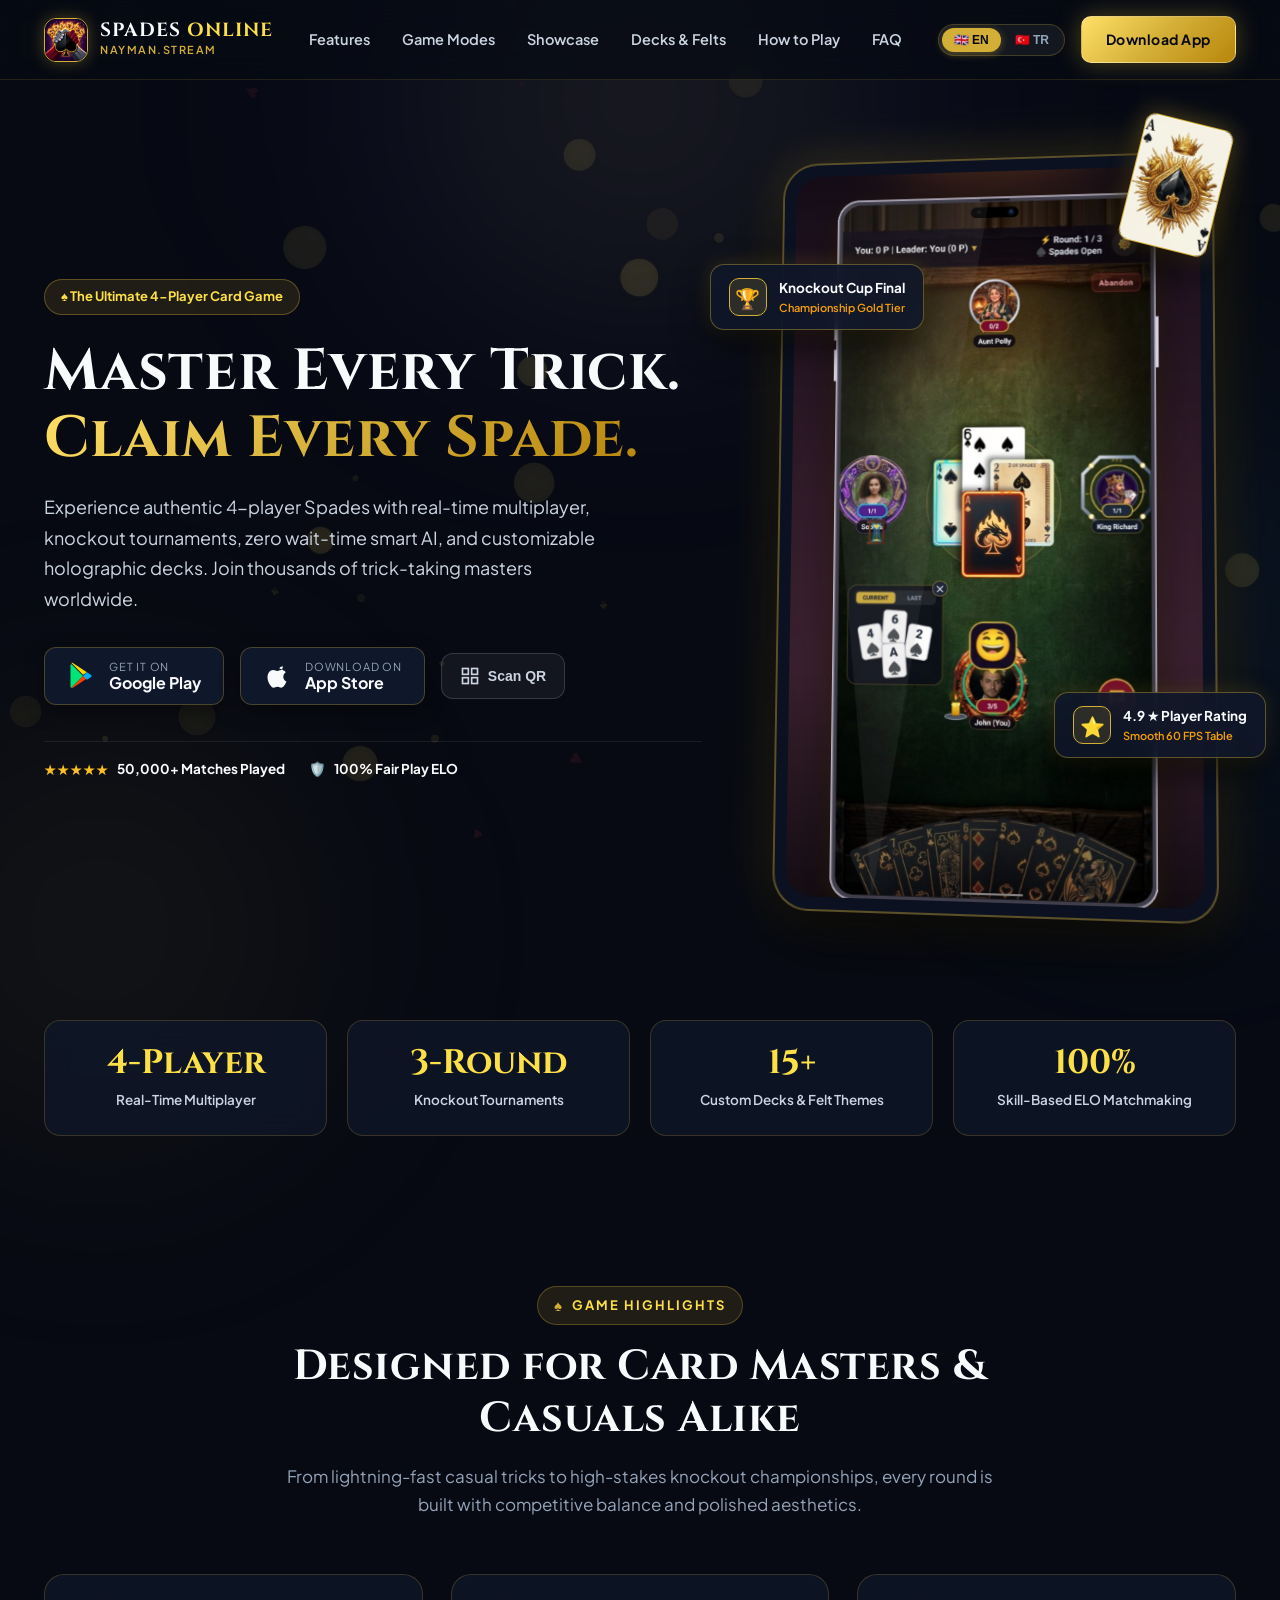
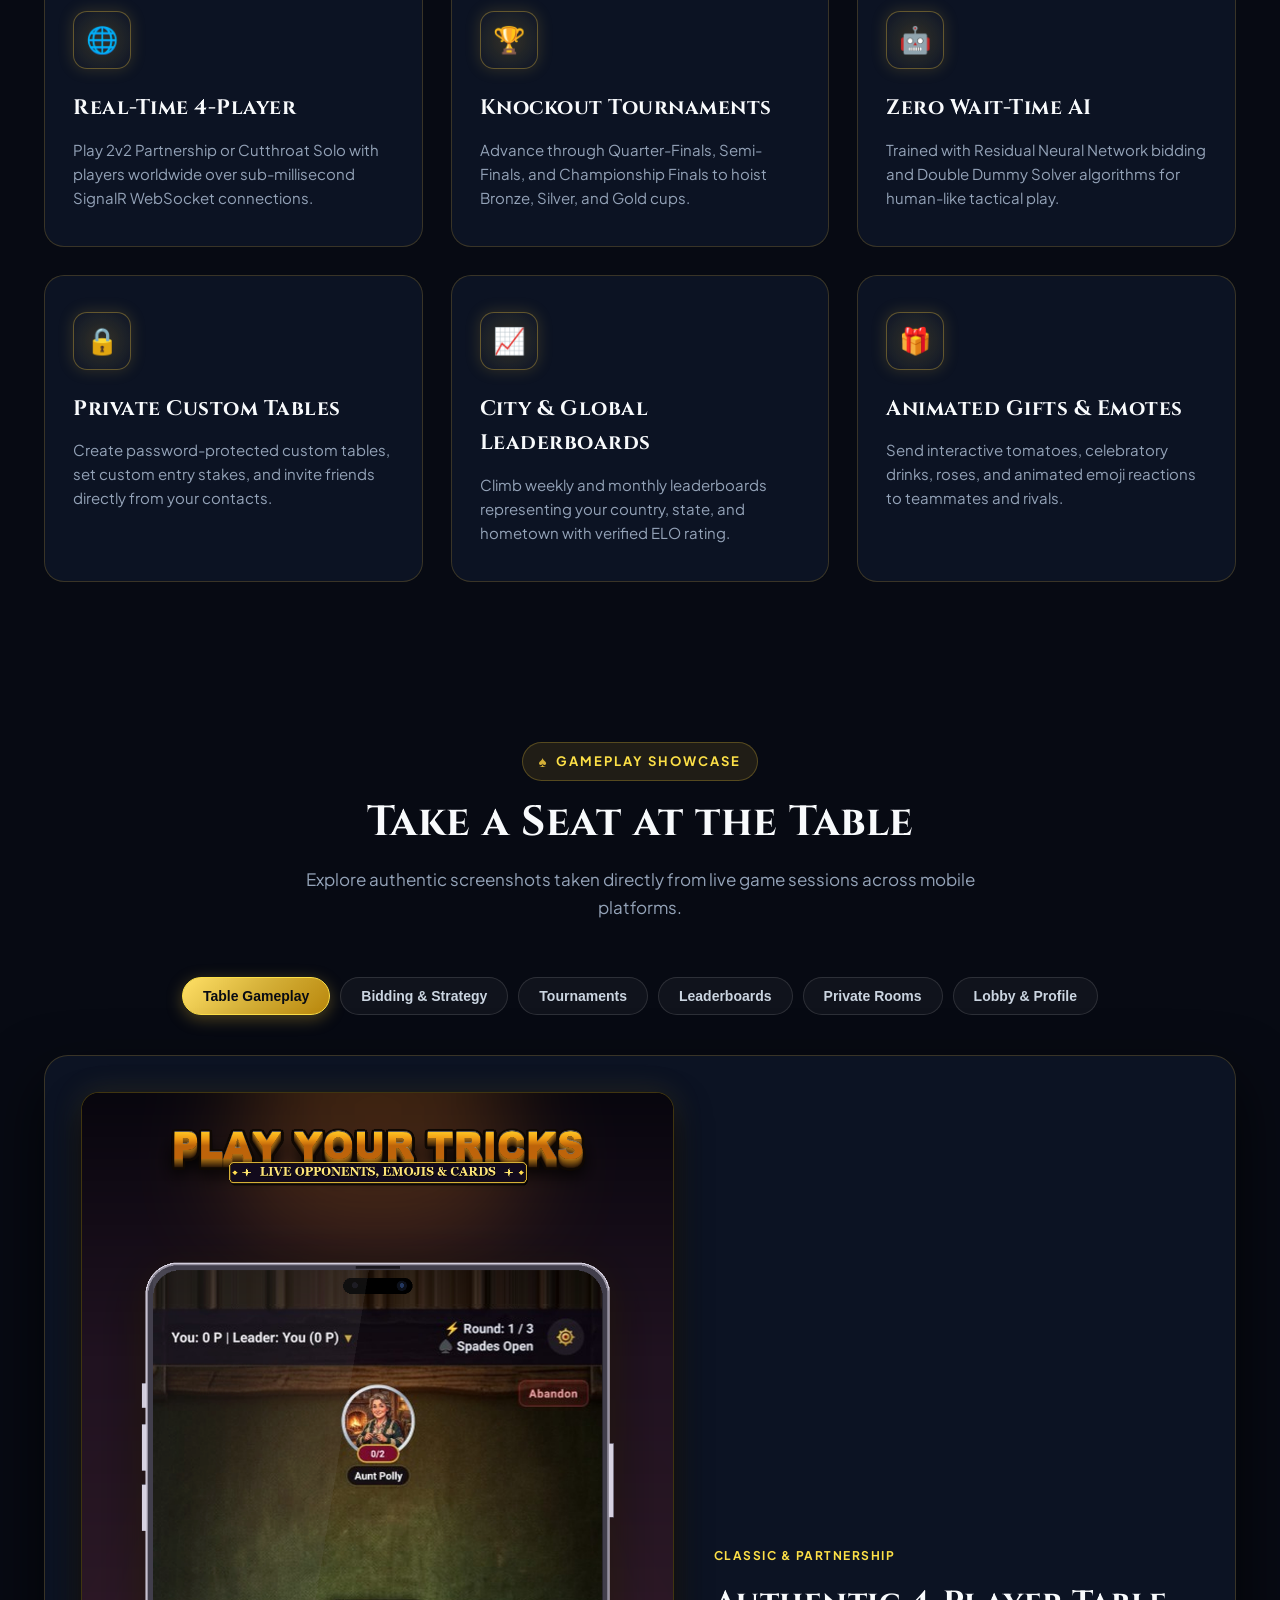
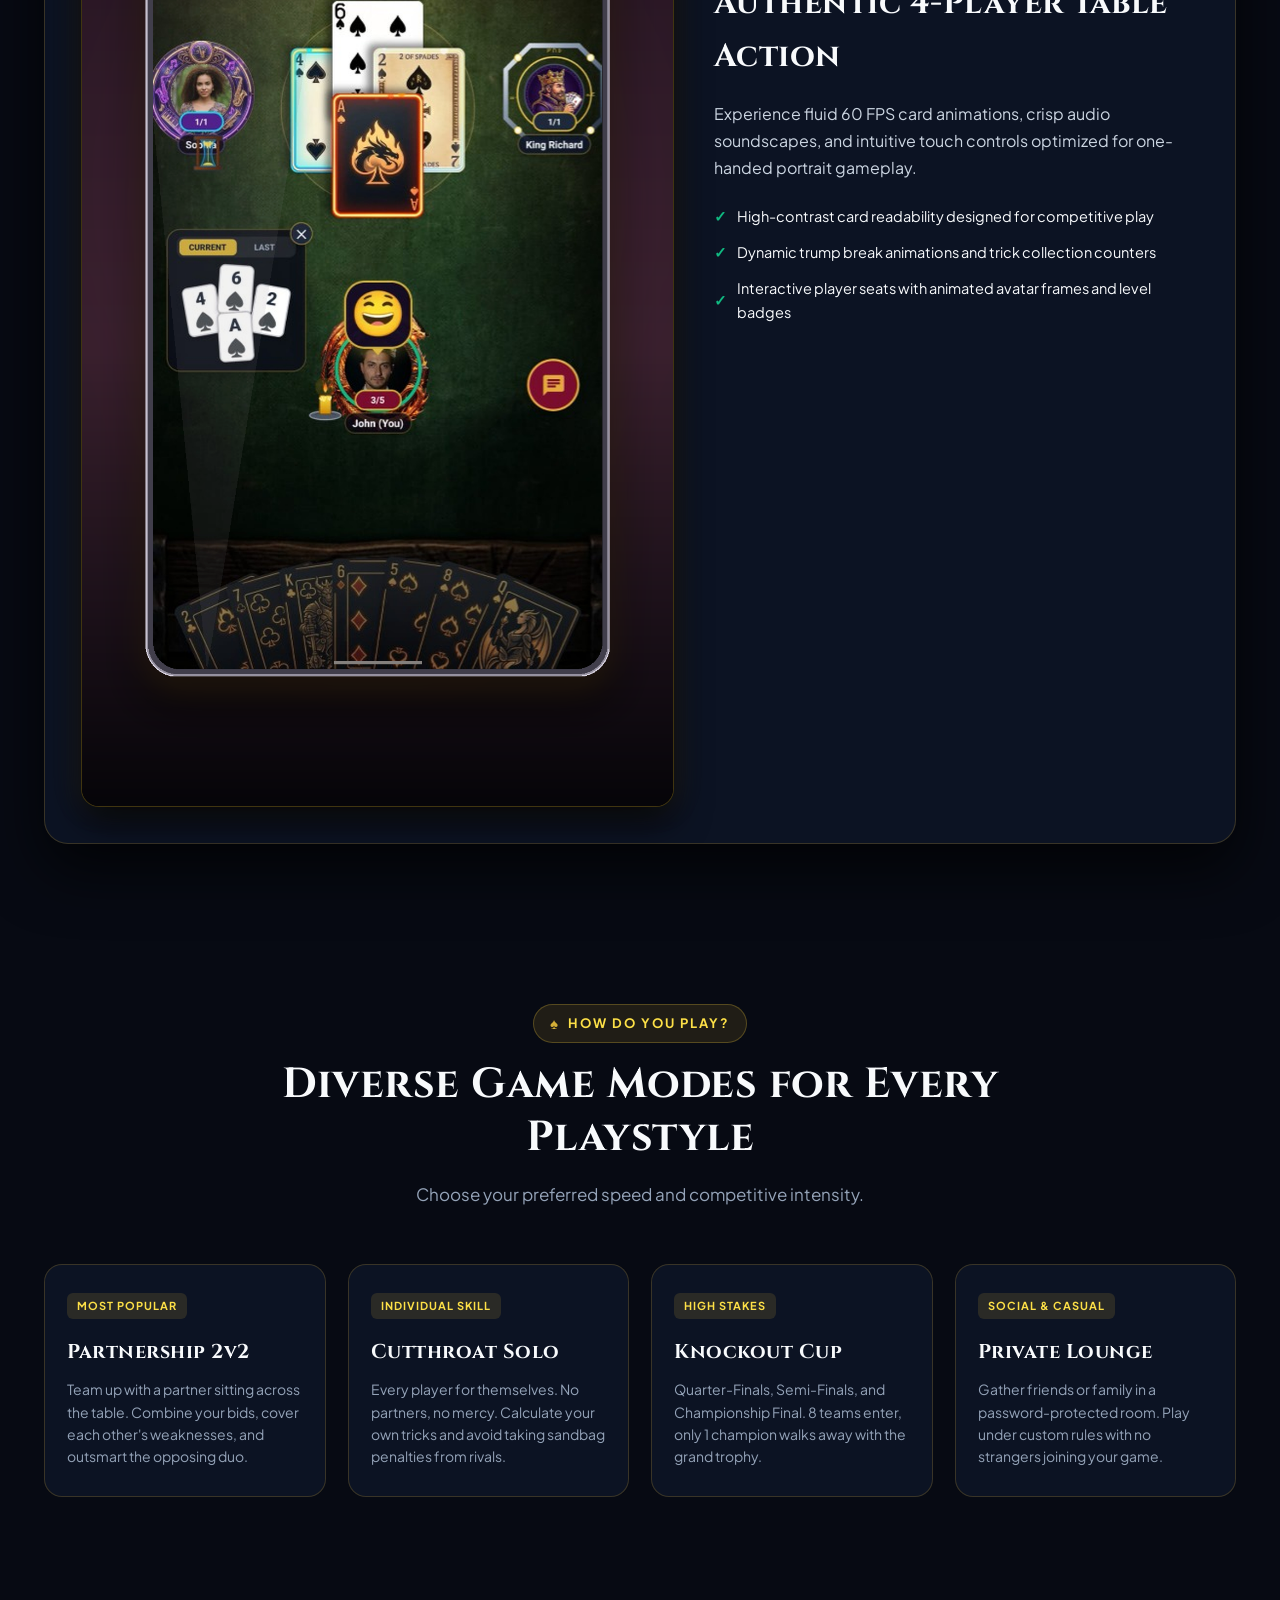
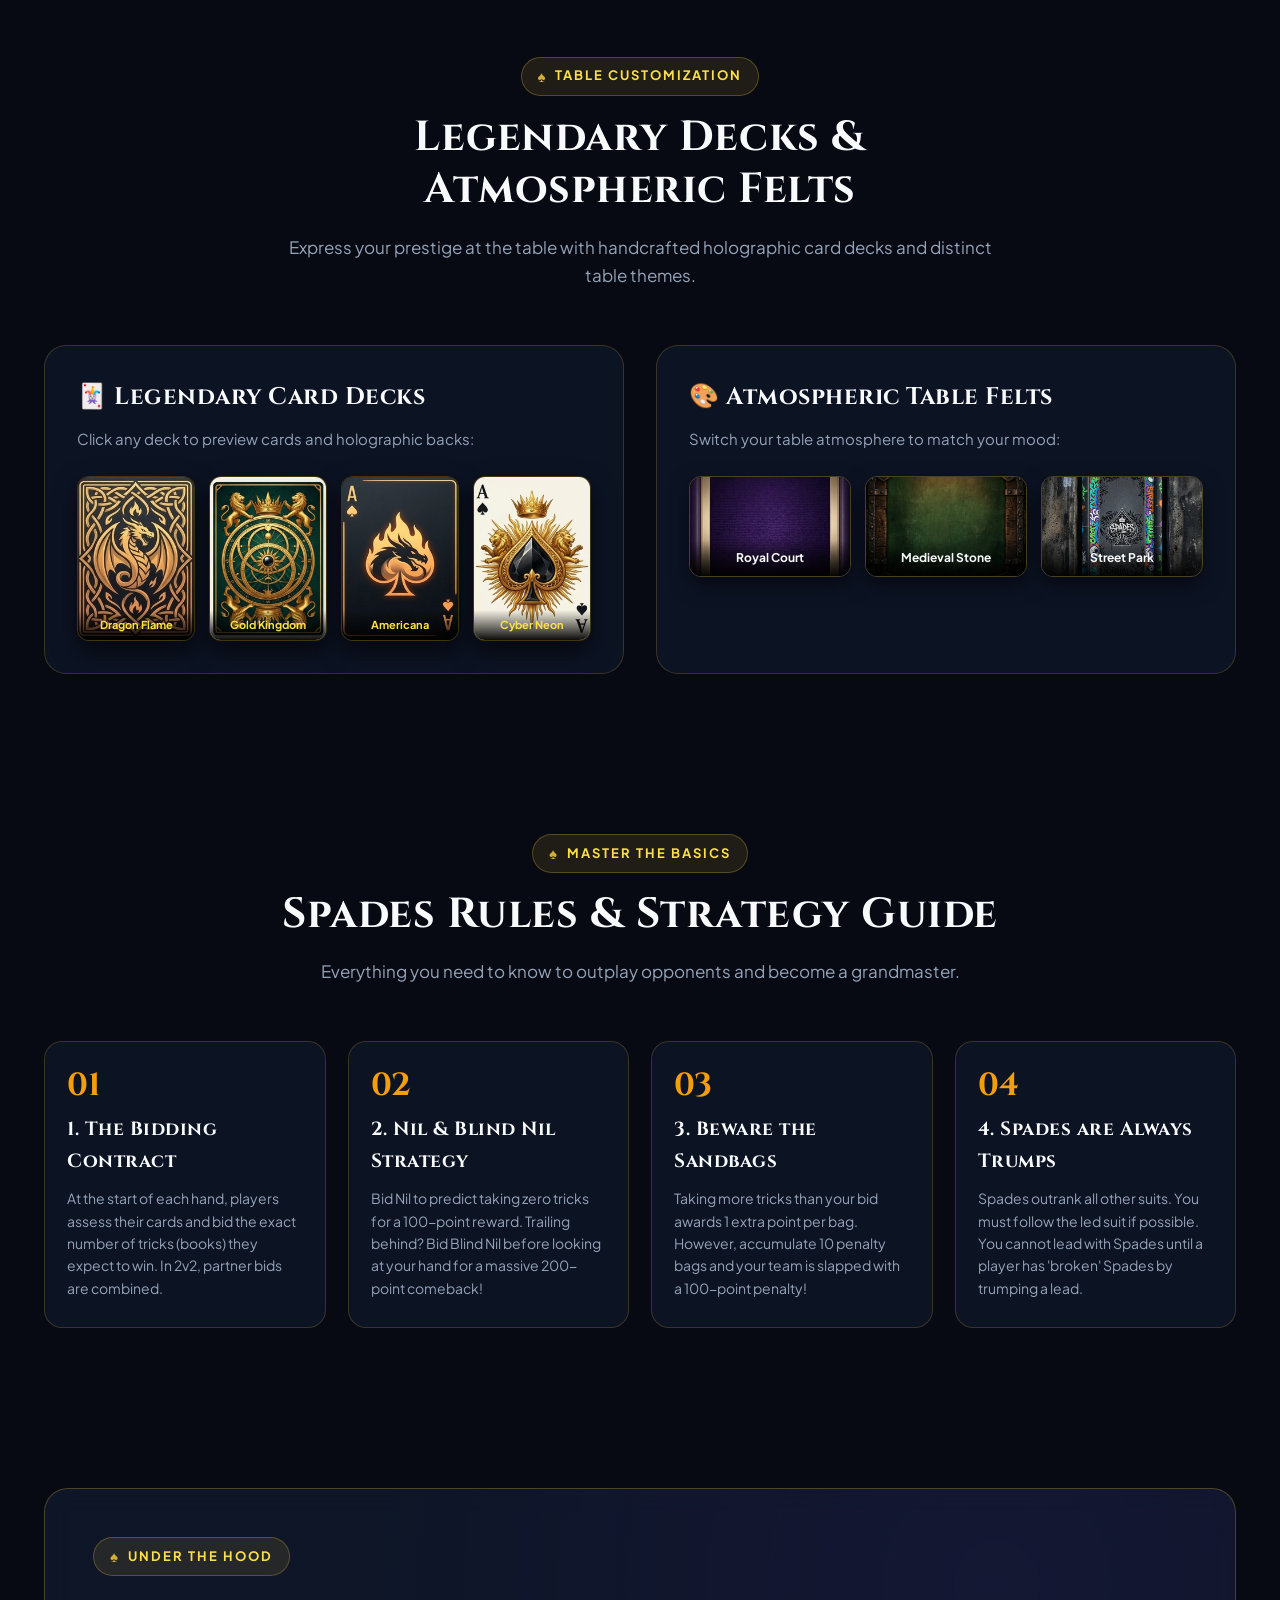
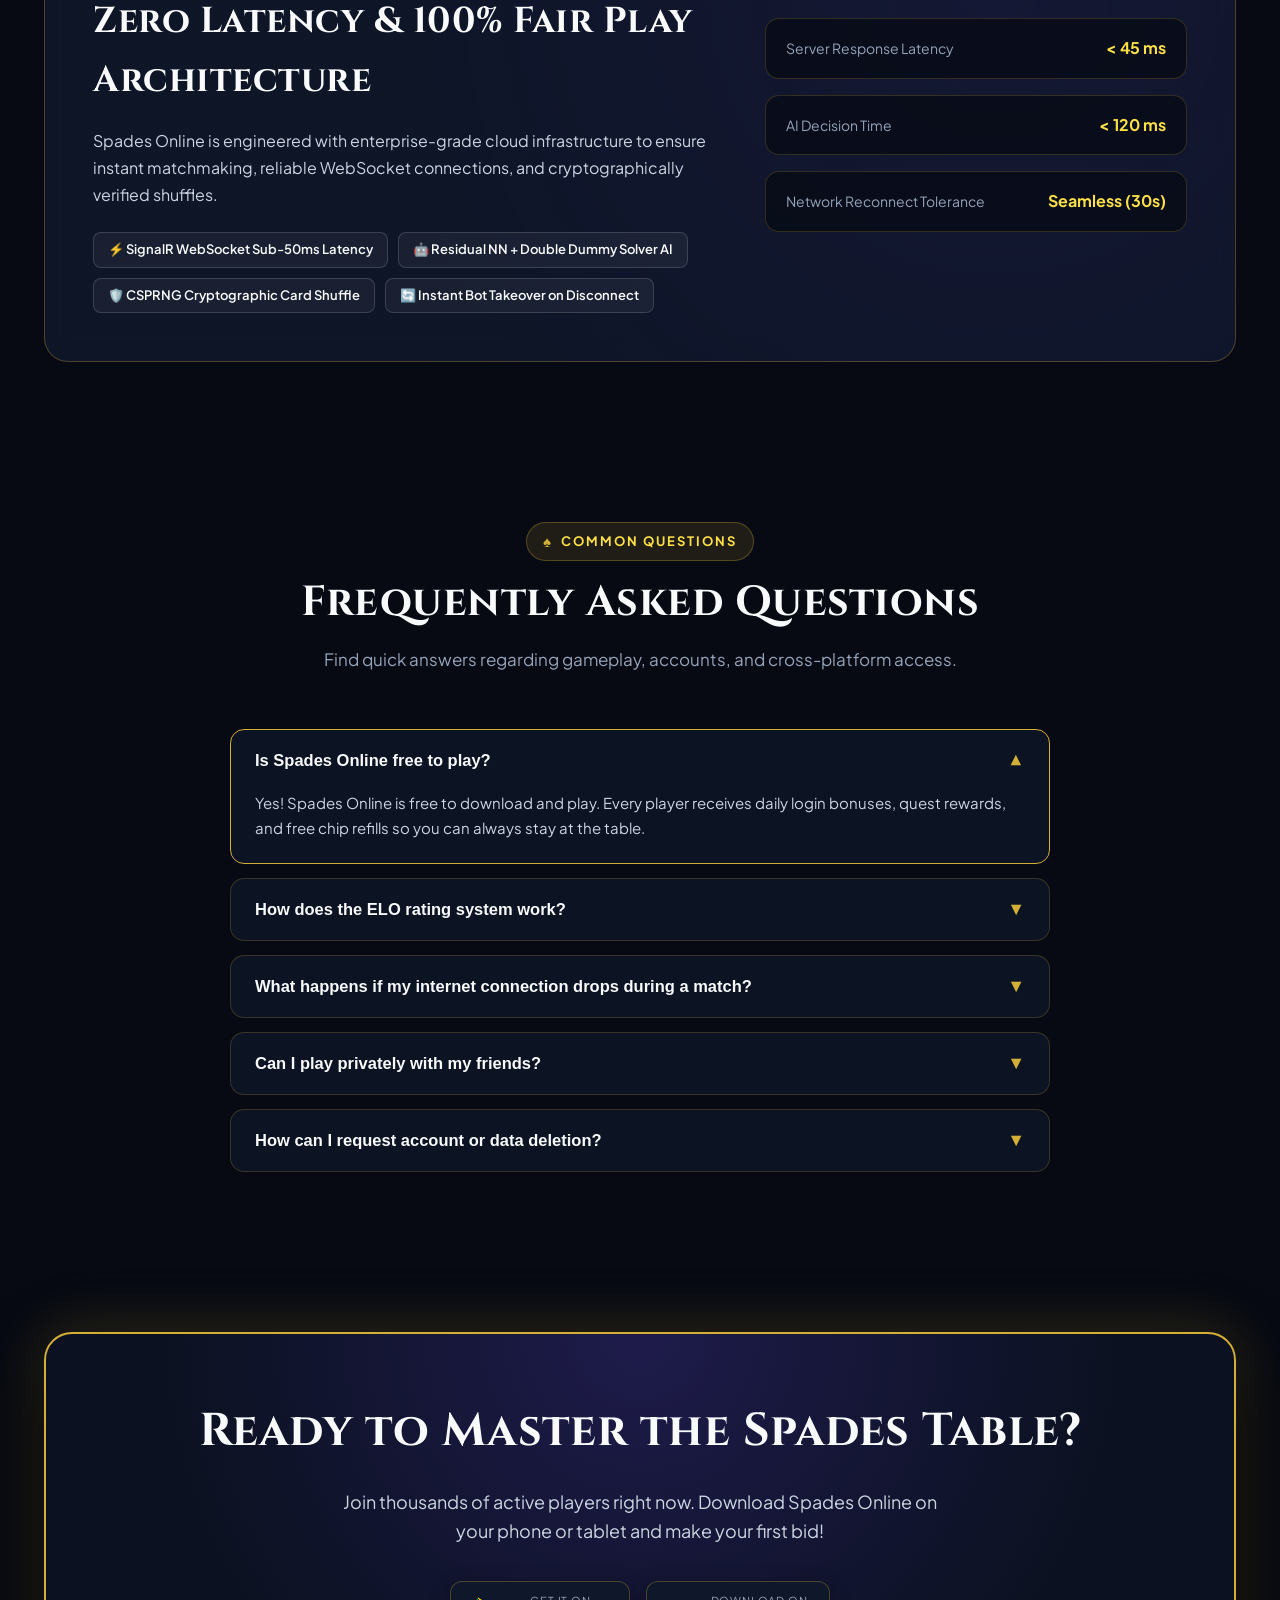
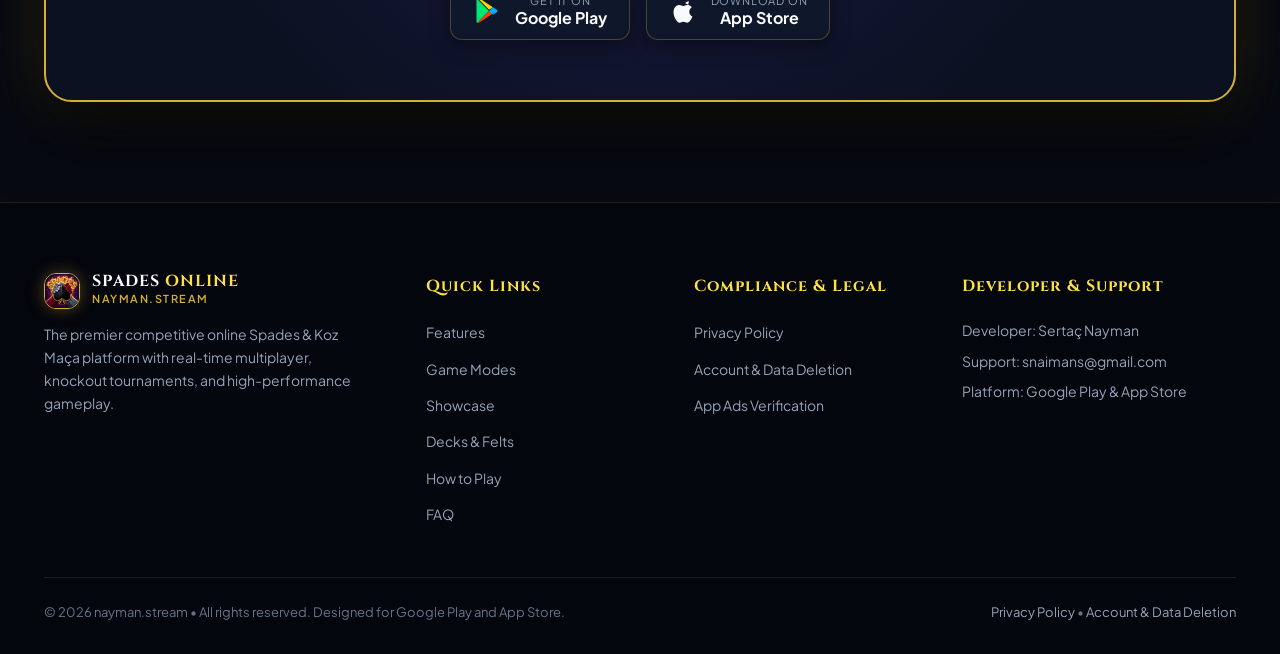
==== index.html @ 9fa1b2d6 "Deploy official Spades Online static website for nayman.stream" ====
<!DOCTYPE html>
<html lang="en">
<head>
  <meta charset="UTF-8">
  <meta name="viewport" content="width=device-width, initial-scale=1.0">
  <title>Spades Online - Real-Time 4-Player Card Game | nayman.stream</title>

  <!-- SEO Meta Tags -->
  <meta name="description" content="Experience authentic 4-player Spades (Koz Maça) with real-time multiplayer, knockout tournaments, smart AI bots, and customizable holographic decks. Download now on Android & iOS.">
  <meta name="keywords" content="Spades, Spades Online, Koz Maça, Batak, Eşli Batak, Card Game, Trick-Taking, Multiplayer Spades, Google Play, Android, iOS, nayman.stream">
  <meta name="author" content="Sertaç Nayman">
  <meta name="robots" content="index, follow">
  <link rel="canonical" href="https://nayman.stream/">

  <!-- Open Graph / Facebook -->
  <meta property="og:type" content="website">
  <meta property="og:url" content="https://nayman.stream/">
  <meta property="og:title" content="Spades Online - Real-Time 4-Player Card Game">
  <meta property="og:description" content="Master every trick! Real-time 4-player multiplayer, 3-round knockout tournaments, smart AI, and stunning holographic decks.">
  <meta property="og:image" content="https://nayman.stream/images/feature-graphic.png">

  <!-- Twitter Card -->
  <meta name="twitter:card" content="summary_large_image">
  <meta name="twitter:url" content="https://nayman.stream/">
  <meta name="twitter:title" content="Spades Online - Real-Time 4-Player Card Game">
  <meta name="twitter:description" content="Master every trick! Real-time 4-player multiplayer, 3-round knockout tournaments, smart AI, and stunning holographic decks.">
  <meta name="twitter:image" content="https://nayman.stream/images/feature-graphic.png">

  <!-- Favicon & Touch Icons -->
  <link rel="icon" type="image/png" href="images/icon-512.png">
  <link rel="apple-touch-icon" href="images/icon-512.png">

  <!-- Google Fonts: Cinzel & Plus Jakarta Sans -->
  <link rel="preconnect" href="https://fonts.googleapis.com">
  <link rel="preconnect" href="https://fonts.gstatic.com" crossorigin>
  <link href="https://fonts.googleapis.com/css2?family=Cinzel:wght@500;700;900&family=Plus+Jakarta+Sans:wght@400;500;600;700;800&display=swap" rel="stylesheet">

  <!-- Core Stylesheet -->
  <link rel="stylesheet" href="css/style.css">

  <!-- Schema.org Structured Data -->
  <script type="application/ld+json">
  {
    "@context": "https://schema.org",
    "@type": "MobileApplication",
    "name": "Spades Online",
    "alternateName": "Koz Maça Online",
    "operatingSystem": "Android, iOS",
    "applicationCategory": "GameApplication",
    "genre": "Card Game",
    "url": "https://nayman.stream",
    "downloadUrl": "https://play.google.com/store/apps/details?id=com.sertac10.spades",
    "offers": {
      "@type": "Offer",
      "price": "0",
      "priceCurrency": "USD"
    },
    "aggregateRating": {
      "@type": "AggregateRating",
      "ratingValue": "4.9",
      "ratingCount": "1450"
    },
    "author": {
      "@type": "Person",
      "name": "Sertaç Nayman"
    }
  }
  </script>
</head>
<body>

  <!-- Ambient Glow Backgrounds -->
  <div class="ambient-glow ambient-glow-top"></div>
  <div class="ambient-glow ambient-glow-right"></div>
  <div class="ambient-glow ambient-glow-left"></div>

  <!-- Interactive Background Canvas (♠ ♥ ♦ ♣ Particles) -->
  <canvas id="particle-canvas"></canvas>

  <!-- ==========================================
       Header & Navigation Bar
       ========================================== -->
  <header class="navbar" id="navbar">
    <div class="container nav-container">
      <a href="#hero" class="brand" aria-label="Spades Online Home">
        <div class="brand-icon-wrapper">
          <img src="images/icon-512.png" alt="Spades Online Crest" class="brand-logo-img">
        </div>
        <div class="brand-info">
          <div class="brand-title">SPADES <span>ONLINE</span></div>
          <div class="brand-domain">nayman.stream</div>
        </div>
      </a>

      <!-- Navigation Links -->
      <ul class="nav-links" id="nav-links">
        <li><a href="#features" class="nav-link" data-i18n="navFeatures">Features</a></li>
        <li><a href="#modes" class="nav-link" data-i18n="navModes">Game Modes</a></li>
        <li><a href="#showcase" class="nav-link" data-i18n="navShowcase">Showcase</a></li>
        <li><a href="#customization" class="nav-link" data-i18n="navDecks">Decks & Felts</a></li>
        <li><a href="#rules" class="nav-link" data-i18n="navRules">How to Play</a></li>
        <li><a href="#faq" class="nav-link" data-i18n="navFaq">FAQ</a></li>
      </ul>

      <!-- Nav Actions (Lang Toggle & Download) -->
      <div class="nav-actions">
        <div class="lang-toggle" role="group" aria-label="Language Switcher">
          <button class="lang-btn active" data-lang="en" onclick="switchLanguage('en')">🇬🇧 EN</button>
          <button class="lang-btn" data-lang="tr" onclick="switchLanguage('tr')">🇹🇷 TR</button>
        </div>

        <a href="https://play.google.com/store/apps/details?id=com.sertac10.spades" target="_blank" rel="noopener noreferrer" class="btn-primary" data-i18n="navDownload">Download App</a>

        <button class="mobile-menu-btn" id="mobile-menu-btn" aria-label="Toggle navigation menu">☰</button>
      </div>
    </div>
  </header>

  <!-- ==========================================
       Hero Section
       ========================================== -->
  <main>
    <section class="hero" id="hero">
      <div class="container">
        <div class="hero-grid">
          
          <!-- Hero Left Column: Copy & Actions -->
          <div class="hero-content">
            <div class="hero-badge" data-i18n="heroBadge">♠️ The Ultimate 4-Player Card Game</div>
            <h1 class="hero-title" data-i18n="heroTitle">
              Master Every Trick.<br>
              <span class="gold-gradient-text">Claim Every Spade.</span>
            </h1>
            <p class="hero-description" data-i18n="heroDesc">
              Experience authentic 4-player Spades with real-time multiplayer, knockout tournaments, zero wait-time smart AI, and customizable holographic decks. Join thousands of trick-taking masters worldwide.
            </p>

            <!-- Store CTAs -->
            <div class="hero-cta-group">
              <!-- Google Play -->
              <a href="https://play.google.com/store/apps/details?id=com.sertac10.spades" target="_blank" rel="noopener noreferrer" class="store-btn">
                <svg viewBox="0 0 24 24" fill="currentColor">
                  <path d="M3.609 1.814L13.793 12 3.61 22.186a2.38 2.38 0 0 1-.61-.926V2.74c.16-.36.38-.69.609-.926z" fill="#00E676"/>
                  <path d="M17.067 8.727L5.056.792c-.443-.295-.97-.336-1.447-.113l10.184 10.184 3.274-2.136z" fill="#FFD600"/>
                  <path d="M13.793 12L3.609 22.186c.477.223 1.004.182 1.447-.113l12.011-7.935-3.274-2.138z" fill="#FF3D00"/>
                  <path d="M20.354 10.871l-3.287-2.144L13.793 12l3.274 3.273 3.287-2.144a1.328 1.328 0 0 0 0-2.258z" fill="#00B0FF"/>
                </svg>
                <div class="store-btn-text">
                  <span class="store-btn-subtitle" data-i18n="btnPlayStoreSub">GET IT ON</span>
                  <span class="store-btn-title" data-i18n="btnPlayStoreTitle">Google Play</span>
                </div>
              </a>

              <!-- App Store -->
              <a href="https://apps.apple.com/app/id6740000000" target="_blank" rel="noopener noreferrer" class="store-btn">
                <svg viewBox="0 0 24 24" fill="currentColor">
                  <path d="M18.71 19.5c-.83 1.24-1.71 2.45-3.05 2.47-1.34.03-1.77-.79-3.29-.79-1.53 0-2 .77-3.27.82-1.31.05-2.3-1.32-3.14-2.53C4.25 17 2.94 12.45 4.7 9.39c.87-1.52 2.43-2.48 4.12-2.51 1.28-.02 2.5.87 3.29.87.78 0 2.26-1.07 3.81-.91.65.03 2.47.26 3.64 1.98-.09.06-2.17 1.28-2.15 3.81.03 3.02 2.65 4.03 2.68 4.04-.03.07-.42 1.44-1.38 2.83M15.97 6.84c.67-.82 1.13-1.96.99-3.1-.98.04-2.15.65-2.84 1.46-.61.7-.1.14 1.86.99 3.03 1.08.08 2.18-.57 2.84-1.39z"/>
                </svg>
                <div class="store-btn-text">
                  <span class="store-btn-subtitle" data-i18n="btnAppStoreSub">DOWNLOAD ON</span>
                  <span class="store-btn-title" data-i18n="btnAppStoreTitle">App Store</span>
                </div>
              </a>

              <!-- QR Code Trigger -->
              <button class="qr-btn-trigger" onclick="openQrModal()" aria-label="Open QR Code Modal">
                <svg width="20" height="20" viewBox="0 0 24 24" fill="none" stroke="currentColor" stroke-width="2">
                  <rect x="3" y="3" width="7" height="7"></rect>
                  <rect x="14" y="3" width="7" height="7"></rect>
                  <rect x="14" y="14" width="7" height="7"></rect>
                  <rect x="3" y="14" width="7" height="7"></rect>
                </svg>
                <span data-i18n="btnQrCode">Scan QR</span>
              </button>
            </div>

            <!-- Trust proof / Highlights -->
            <div class="hero-trust-row">
              <div class="trust-item">
                <span class="trust-stars">★★★★★</span>
                <strong data-i18n="trustPlayers">50,000+ Matches Played</strong>
              </div>
              <div class="trust-item">
                <span style="color:var(--emerald-accent);">🛡️</span>
                <strong data-i18n="trustFairPlay">100% Fair Play ELO</strong>
              </div>
            </div>
          </div>

          <!-- Hero Right Column: 3D Visual & Floating Badges -->
          <div class="hero-visual-wrapper">
            
            <!-- Floating Trophy Badge -->
            <div class="floating-card floating-card-left">
              <div class="float-icon">🏆</div>
              <div class="float-info">
                <div class="float-title" data-i18n="floatTourneyTitle">Knockout Cup Final</div>
                <div class="float-sub" data-i18n="floatTourneySub">Championship Gold Tier</div>
              </div>
            </div>

            <!-- Floating Rating Badge -->
            <div class="floating-card floating-card-right">
              <div class="float-icon">⭐</div>
              <div class="float-info">
                <div class="float-title" data-i18n="floatRatingTitle">4.9 ★ Player Rating</div>
                <div class="float-sub" data-i18n="floatRatingSub">Smooth 60 FPS Table</div>
              </div>
            </div>

            <!-- Floating Luxury Ace Card -->
            <div class="floating-playing-card" title="Gold Kingdom Ace of Spades">
              <img src="images/card_gold_ace.webp" alt="Ace of Spades Gold Kingdom">
            </div>

            <!-- Device Frame with Real Gameplay Screenshot -->
            <div class="device-frame">
              <div class="device-screen">
                <img src="images/gameplay.png" alt="Spades Online Table Gameplay" loading="eager">
              </div>
            </div>

          </div>

        </div>
      </div>
    </section>

    <!-- ==========================================
         Stats Bar Section
         ========================================== -->
    <section class="stats-section">
      <div class="container">
        <div class="stats-grid">
          <div class="stat-card">
            <div class="stat-value" data-i18n="stat1Val">4-Player</div>
            <div class="stat-label" data-i18n="stat1Label">Real-Time Multiplayer</div>
          </div>
          <div class="stat-card">
            <div class="stat-value" data-i18n="stat2Val">3-Round</div>
            <div class="stat-label" data-i18n="stat2Label">Knockout Tournaments</div>
          </div>
          <div class="stat-card">
            <div class="stat-value" data-i18n="stat3Val">15+</div>
            <div class="stat-label" data-i18n="stat3Label">Custom Decks & Felt Themes</div>
          </div>
          <div class="stat-card">
            <div class="stat-value" data-i18n="stat4Val">100%</div>
            <div class="stat-label" data-i18n="stat4Label">Skill-Based ELO Matchmaking</div>
          </div>
        </div>
      </div>
    </section>

    <!-- ==========================================
         Key Features Grid
         ========================================== -->
    <section class="features-section" id="features">
      <div class="container">
        <div class="section-header">
          <div class="section-tag"><span class="suit-icon">♠</span> <span data-i18n="featTag">GAME HIGHLIGHTS</span></div>
          <h2 class="section-title" data-i18n="featTitle">Designed for Card Masters & Casuals Alike</h2>
          <p class="section-desc" data-i18n="featDesc">From lightning-fast casual tricks to high-stakes knockout championships, every round is built with competitive balance and polished aesthetics.</p>
        </div>

        <div class="features-grid">
          
          <div class="feature-card">
            <div class="feature-icon-wrapper">🌐</div>
            <h3 class="feature-title" data-i18n="f1Title">Real-Time 4-Player</h3>
            <p class="feature-desc" data-i18n="f1Desc">Play 2v2 Partnership or Cutthroat Solo with players worldwide over sub-millisecond SignalR WebSocket connections.</p>
          </div>

          <div class="feature-card">
            <div class="feature-icon-wrapper">🏆</div>
            <h3 class="feature-title" data-i18n="f2Title">Knockout Tournaments</h3>
            <p class="feature-desc" data-i18n="f2Desc">Advance through Quarter-Finals, Semi-Finals, and Championship Finals to hoist Bronze, Silver, and Gold cups.</p>
          </div>

          <div class="feature-card">
            <div class="feature-icon-wrapper">🤖</div>
            <h3 class="feature-title" data-i18n="f3Title">Zero Wait-Time AI</h3>
            <p class="feature-desc" data-i18n="f3Desc">Trained with Residual Neural Network bidding and Double Dummy Solver algorithms for human-like tactical play.</p>
          </div>

          <div class="feature-card">
            <div class="feature-icon-wrapper">🔒</div>
            <h3 class="feature-title" data-i18n="f4Title">Private Custom Tables</h3>
            <p class="feature-desc" data-i18n="f4Desc">Create password-protected custom tables, set custom entry stakes, and invite friends directly from your contacts.</p>
          </div>

          <div class="feature-card">
            <div class="feature-icon-wrapper">📈</div>
            <h3 class="feature-title" data-i18n="f5Title">City & Global Leaderboards</h3>
            <p class="feature-desc" data-i18n="f5Desc">Climb weekly and monthly leaderboards representing your country, state, and hometown with verified ELO rating.</p>
          </div>

          <div class="feature-card">
            <div class="feature-icon-wrapper">🎁</div>
            <h3 class="feature-title" data-i18n="f6Title">Animated Gifts & Emotes</h3>
            <p class="feature-desc" data-i18n="f6Desc">Send interactive tomatoes, celebratory drinks, roses, and animated emoji reactions to teammates and rivals.</p>
          </div>

        </div>
      </div>
    </section>

    <!-- ==========================================
         Interactive Showcase Gallery (Tabs)
         ========================================== -->
    <section class="gallery-section" id="showcase">
      <div class="container">
        <div class="section-header">
          <div class="section-tag"><span class="suit-icon">♠</span> <span data-i18n="galTag">GAMEPLAY SHOWCASE</span></div>
          <h2 class="section-title" data-i18n="galTitle">Take a Seat at the Table</h2>
          <p class="section-desc" data-i18n="galDesc">Explore authentic screenshots taken directly from live game sessions across mobile platforms.</p>
        </div>

        <!-- Navigation Tabs -->
        <div class="gallery-tabs-nav">
          <button class="gallery-tab-btn active" data-tab="gameplay" data-i18n="tabGameplay">Table Gameplay</button>
          <button class="gallery-tab-btn" data-tab="bidding" data-i18n="tabBidding">Bidding & Strategy</button>
          <button class="gallery-tab-btn" data-tab="tourney" data-i18n="tabTourney">Tournaments</button>
          <button class="gallery-tab-btn" data-tab="leaderboard" data-i18n="tabLeaderboard">Leaderboards</button>
          <button class="gallery-tab-btn" data-tab="friends" data-i18n="tabFriends">Private Rooms</button>
          <button class="gallery-tab-btn" data-tab="lobby" data-i18n="tabLobby">Lobby & Profile</button>
        </div>

        <!-- Tab Stages -->
        <div class="gallery-stage">
          
          <!-- Tab 1: Gameplay -->
          <div class="gallery-content-pane active" id="pane-gameplay">
            <div class="gallery-image-box">
              <img src="images/gameplay.png" alt="Spades Online Table Gameplay Screen">
            </div>
            <div class="gallery-info-box">
              <span class="gallery-tag" data-i18n="p1Tag">CLASSIC & PARTNERSHIP</span>
              <h3 class="gallery-title" data-i18n="p1Title">Authentic 4-Player Table Action</h3>
              <p class="gallery-text" data-i18n="p1Desc">Experience fluid 60 FPS card animations, crisp audio soundscapes, and intuitive touch controls optimized for one-handed portrait gameplay.</p>
              <ul class="gallery-feature-list">
                <li><span class="check-icon">✓</span> <span data-i18n="p1c1">High-contrast card readability designed for competitive play</span></li>
                <li><span class="check-icon">✓</span> <span data-i18n="p1c2">Dynamic trump break animations and trick collection counters</span></li>
                <li><span class="check-icon">✓</span> <span data-i18n="p1c3">Interactive player seats with animated avatar frames and level badges</span></li>
              </ul>
            </div>
          </div>

          <!-- Tab 2: Bidding -->
          <div class="gallery-content-pane" id="pane-bidding">
            <div class="gallery-image-box">
              <img src="images/bid.png" alt="Spades Online Bidding System Screen">
            </div>
            <div class="gallery-info-box">
              <span class="gallery-tag" data-i18n="p2Tag">PREDICTION & STRATEGY</span>
              <h3 class="gallery-title" data-i18n="p2Title">Precision Bidding System</h3>
              <p class="gallery-text" data-i18n="p2Desc">Make your bid accurately to fulfill your team contract. Dare to declare Nil or Blind Nil for massive bonus points, but stay vigilant against sandbags.</p>
              <ul class="gallery-feature-list">
                <li><span class="check-icon">✓</span> <span data-i18n="p2c1">Calculated partner and opponent bid tracking in real-time</span></li>
                <li><span class="check-icon">✓</span> <span data-i18n="p2c2">Nil (+100) and Blind Nil (+200) high-stakes tactical options</span></li>
                <li><span class="check-icon">✓</span> <span data-i18n="p2c3">Accurate sandbag accumulation warnings before penalties hit</span></li>
              </ul>
            </div>
          </div>

          <!-- Tab 3: Tournaments -->
          <div class="gallery-content-pane" id="pane-tourney">
            <div class="gallery-image-box">
              <img src="images/tournament.png" alt="Spades Online Knockout Tournament Bracket">
            </div>
            <div class="gallery-info-box">
              <span class="gallery-tag" data-i18n="p3Tag">CHAMPIONSHIP CUPS</span>
              <h3 class="gallery-title" data-i18n="p3Title">3-Round Knockout Brackets</h3>
              <p class="gallery-text" data-i18n="p3Desc">Compete in fast-paced tournaments against 8 teams. Win 3 consecutive elimination rounds to lift the Gold Trophy and claim jackpot coin rewards.</p>
              <ul class="gallery-feature-list">
                <li><span class="check-icon">✓</span> <span data-i18n="p3c1">Bronze, Silver, and Gold tier cups with escalating prize pools</span></li>
                <li><span class="check-icon">✓</span> <span data-i18n="p3c2">Instant bracket updates and automated round progression</span></li>
                <li><span class="check-icon">✓</span> <span data-i18n="p3c3">Exclusive championship card backs unlocked by trophy count</span></li>
              </ul>
            </div>
          </div>

          <!-- Tab 4: Leaderboard -->
          <div class="gallery-content-pane" id="pane-leaderboard">
            <div class="gallery-image-box">
              <img src="images/leaderboard.png" alt="Spades Online Global and City Leaderboards">
            </div>
            <div class="gallery-info-box">
              <span class="gallery-tag" data-i18n="p4Tag">GLOBAL COMPETITION</span>
              <h3 class="gallery-title" data-i18n="p4Title">Represent Your City & Country</h3>
              <p class="gallery-text" data-i18n="p4Desc">Every trick and victory boosts your ELO rating on weekly, monthly, and all-time leaderboards. Become the #1 Spades player in your hometown.</p>
              <ul class="gallery-feature-list">
                <li><span class="check-icon">✓</span> <span data-i18n="p4c1">Dedicated city, national, and global leaderboard views</span></li>
                <li><span class="check-icon">✓</span> <span data-i18n="p4c2">Weekly prize distributions for top 100 ranking players</span></li>
                <li><span class="check-icon">✓</span> <span data-i18n="p4c3">Transparent win rate and match history inspection</span></li>
              </ul>
            </div>
          </div>

          <!-- Tab 5: Friends / Private Rooms -->
          <div class="gallery-content-pane" id="pane-friends">
            <div class="gallery-image-box">
              <img src="images/friends.png" alt="Spades Online Custom Private Tables">
            </div>
            <div class="gallery-info-box">
              <span class="gallery-tag" data-i18n="p5Tag">PLAY WITH BUDDIES</span>
              <h3 class="gallery-title" data-i18n="p5Title">Custom Password-Protected Tables</h3>
              <p class="gallery-text" data-i18n="p5Desc">Host your own table for family and friends. Share 6-character room codes or send direct one-tap invites to anyone on your friends list.</p>
              <ul class="gallery-feature-list">
                <li><span class="check-icon">✓</span> <span data-i18n="p5c1">Configurable target score (250, 300, or 500 points)</span></li>
                <li><span class="check-icon">✓</span> <span data-i18n="p5c2">Custom turn timer options (10s blitz or 20s relaxed)</span></li>
                <li><span class="check-icon">✓</span> <span data-i18n="p5c3">Friend presence notifications and private chat messaging</span></li>
              </ul>
            </div>
          </div>

          <!-- Tab 6: Lobby -->
          <div class="gallery-content-pane" id="pane-lobby">
            <div class="gallery-image-box">
              <img src="images/lobby.png" alt="Spades Online Main Lobby Screen">
            </div>
            <div class="gallery-info-box">
              <span class="gallery-tag" data-i18n="p6Tag">PERSONALIZE YOUR EXPERIENCE</span>
              <h3 class="gallery-title" data-i18n="p6Title">Lobby, Avatars & Daily Quests</h3>
              <p class="gallery-text" data-i18n="p6Desc">Personalize your identity with rare avatar frames, unlock daily login rewards, and track your card mastery progression over time.</p>
              <ul class="gallery-feature-list">
                <li><span class="check-icon">✓</span> <span data-i18n="p6c1">Legendary animated frames (Dragon Flame, Americana Eagle, Royal Gold)</span></li>
                <li><span class="check-icon">✓</span> <span data-i18n="p6c2">Daily quests providing coins and diamond progression rewards</span></li>
                <li><span class="check-icon">✓</span> <span data-i18n="p6c3">Comprehensive lifetime player statistics and achievement badges</span></li>
              </ul>
            </div>
          </div>

        </div>
      </div>
    </section>

    <!-- ==========================================
         Game Modes Section
         ========================================== -->
    <section class="modes-section" id="modes">
      <div class="container">
        <div class="section-header">
          <div class="section-tag"><span class="suit-icon">♠</span> <span data-i18n="modesTag">HOW DO YOU PLAY?</span></div>
          <h2 class="section-title" data-i18n="modesTitle">Diverse Game Modes for Every Playstyle</h2>
          <p class="section-desc" data-i18n="modesDesc">Choose your preferred speed and competitive intensity.</p>
        </div>

        <div class="modes-grid">
          
          <div class="mode-card">
            <span class="mode-badge" data-i18n="m1Badge">MOST POPULAR</span>
            <h3 class="mode-title" data-i18n="m1Title">Partnership 2v2</h3>
            <p class="mode-desc" data-i18n="m1Desc">Team up with a partner sitting across the table. Combine your bids, cover each other's weaknesses, and outsmart the opposing duo.</p>
          </div>

          <div class="mode-card">
            <span class="mode-badge" data-i18n="m2Badge">INDIVIDUAL SKILL</span>
            <h3 class="mode-title" data-i18n="m2Title">Cutthroat Solo</h3>
            <p class="mode-desc" data-i18n="m2Desc">Every player for themselves. No partners, no mercy. Calculate your own tricks and avoid taking sandbag penalties from rivals.</p>
          </div>

          <div class="mode-card">
            <span class="mode-badge" data-i18n="m3Badge">HIGH STAKES</span>
            <h3 class="mode-title" data-i18n="m3Title">Knockout Cup</h3>
            <p class="mode-desc" data-i18n="m3Desc">Quarter-Finals, Semi-Finals, and Championship Final. 8 teams enter, only 1 champion walks away with the grand trophy.</p>
          </div>

          <div class="mode-card">
            <span class="mode-badge" data-i18n="m4Badge">SOCIAL & CASUAL</span>
            <h3 class="mode-title" data-i18n="m4Title">Private Lounge</h3>
            <p class="mode-desc" data-i18n="m4Desc">Gather friends or family in a password-protected room. Play under custom rules with no strangers joining your game.</p>
          </div>

        </div>
      </div>
    </section>

    <!-- ==========================================
         Decks & Table Customization Showcase
         ========================================== -->
    <section class="customization-section" id="customization">
      <div class="container">
        <div class="section-header">
          <div class="section-tag"><span class="suit-icon">♠</span> <span data-i18n="customTag">TABLE CUSTOMIZATION</span></div>
          <h2 class="section-title" data-i18n="customTitle">Legendary Decks & Atmospheric Felts</h2>
          <p class="section-desc" data-i18n="customDesc">Express your prestige at the table with handcrafted holographic card decks and distinct table themes.</p>
        </div>

        <div class="custom-grid">
          
          <!-- Card Decks Box -->
          <div class="custom-box">
            <h3 class="custom-box-title" data-i18n="decksTitle">🃏 Legendary Card Decks</h3>
            <p class="custom-box-desc" data-i18n="decksDesc">Click any deck to preview cards and holographic backs:</p>

            <div class="cards-showcase-row">
              <div class="flip-card-item" data-front="images/card_dragon_ace.webp" data-back="images/card_dragon_back.webp" title="Click to flip Dragon Card">
                <img src="images/card_dragon_back.webp" alt="Dragon Deck Back">
                <div class="card-caption" data-i18n="dDragon">Dragon Flame</div>
              </div>
              <div class="flip-card-item" data-front="images/card_gold_ace.webp" data-back="images/card_gold_back.webp" title="Click to flip Gold Kingdom Card">
                <img src="images/card_gold_back.webp" alt="Gold Kingdom Deck Back">
                <div class="card-caption" data-i18n="dGold">Gold Kingdom</div>
              </div>
              <div class="flip-card-item" data-front="images/card_dragon_ace.webp" data-back="images/card_dragon_ace.webp">
                <img src="images/card_dragon_ace.webp" alt="Dragon Ace of Spades">
                <div class="card-caption" data-i18n="dAmericana">Americana</div>
              </div>
              <div class="flip-card-item" data-front="images/card_gold_ace.webp" data-back="images/card_gold_ace.webp">
                <img src="images/card_gold_ace.webp" alt="Gold Ace of Spades">
                <div class="card-caption" data-i18n="dCyber">Cyber Neon</div>
              </div>
            </div>
          </div>

          <!-- Table Themes Box -->
          <div class="custom-box">
            <h3 class="custom-box-title" data-i18n="feltsTitle">🎨 Atmospheric Table Felts</h3>
            <p class="custom-box-desc" data-i18n="feltsDesc">Switch your table atmosphere to match your mood:</p>

            <div class="themes-showcase-row">
              <div class="theme-card-item">
                <img src="images/theme_royal.jpg" alt="Royal Court Velvet Table Theme">
                <div class="theme-caption" data-i18n="tRoyal">Royal Court</div>
              </div>
              <div class="theme-card-item">
                <img src="images/theme_medieval.jpg" alt="Medieval Stone Table Theme">
                <div class="theme-caption" data-i18n="tMedieval">Medieval Stone</div>
              </div>
              <div class="theme-card-item">
                <img src="images/theme_street.jpg" alt="Street Park Table Theme">
                <div class="theme-caption" data-i18n="tStreet">Street Park</div>
              </div>
            </div>
          </div>

        </div>
      </div>
    </section>

    <!-- ==========================================
         Rules & Strategy Masterclass
         ========================================== -->
    <section class="rules-section" id="rules">
      <div class="container">
        <div class="section-header">
          <div class="section-tag"><span class="suit-icon">♠</span> <span data-i18n="rulesTag">MASTER THE BASICS</span></div>
          <h2 class="section-title" data-i18n="rulesTitle">Spades Rules & Strategy Guide</h2>
          <p class="section-desc" data-i18n="rulesDesc">Everything you need to know to outplay opponents and become a grandmaster.</p>
        </div>

        <div class="rules-grid">
          
          <div class="rule-box">
            <div class="rule-number">01</div>
            <h3 class="rule-title" data-i18n="r1Title">1. The Bidding Contract</h3>
            <p class="rule-text" data-i18n="r1Desc">At the start of each hand, players assess their cards and bid the exact number of tricks (books) they expect to win. In 2v2, partner bids are combined.</p>
          </div>

          <div class="rule-box">
            <div class="rule-number">02</div>
            <h3 class="rule-title" data-i18n="r2Title">2. Nil & Blind Nil Strategy</h3>
            <p class="rule-text" data-i18n="r2Desc">Bid Nil to predict taking zero tricks for a 100-point reward. Trailing behind? Bid Blind Nil before looking at your hand for a massive 200-point comeback!</p>
          </div>

          <div class="rule-box">
            <div class="rule-number">03</div>
            <h3 class="rule-title" data-i18n="r3Title">3. Beware the Sandbags</h3>
            <p class="rule-text" data-i18n="r3Desc">Taking more tricks than your bid awards 1 extra point per bag. However, accumulate 10 penalty bags and your team is slapped with a 100-point penalty!</p>
          </div>

          <div class="rule-box">
            <div class="rule-number">04</div>
            <h3 class="rule-title" data-i18n="r4Title">4. Spades are Always Trumps</h3>
            <p class="rule-text" data-i18n="r4Desc">Spades outrank all other suits. You must follow the led suit if possible. You cannot lead with Spades until a player has 'broken' Spades by trumping a lead.</p>
          </div>

        </div>
      </div>
    </section>

    <!-- ==========================================
         Under The Hood: Technology & Fair Play
         ========================================== -->
    <section class="tech-section">
      <div class="container">
        <div class="tech-banner">
          
          <div class="tech-info">
            <div class="section-tag"><span class="suit-icon">♠</span> <span data-i18n="techTag">UNDER THE HOOD</span></div>
            <h2 class="tech-title" data-i18n="techTitle">Zero Latency & 100% Fair Play Architecture</h2>
            <p class="tech-desc" data-i18n="techDesc">Spades Online is engineered with enterprise-grade cloud infrastructure to ensure instant matchmaking, reliable WebSocket connections, and cryptographically verified shuffles.</p>
            <div class="tech-pills">
              <span class="tech-pill" data-i18n="tp1">⚡ SignalR WebSocket Sub-50ms Latency</span>
              <span class="tech-pill" data-i18n="tp2">🤖 Residual NN + Double Dummy Solver AI</span>
              <span class="tech-pill" data-i18n="tp3">🛡️ CSPRNG Cryptographic Card Shuffle</span>
              <span class="tech-pill" data-i18n="tp4">🔄 Instant Bot Takeover on Disconnect</span>
            </div>
          </div>

          <div class="tech-metrics">
            <div class="tech-metric-item">
              <span class="tech-metric-label" data-i18n="tm1Label">Server Response Latency</span>
              <span class="tech-metric-val" data-i18n="tm1Val">&lt; 45 ms</span>
            </div>
            <div class="tech-metric-item">
              <span class="tech-metric-label" data-i18n="tm2Label">AI Decision Time</span>
              <span class="tech-metric-val" data-i18n="tm2Val">&lt; 120 ms</span>
            </div>
            <div class="tech-metric-item">
              <span class="tech-metric-label" data-i18n="tm3Label">Network Reconnect Tolerance</span>
              <span class="tech-metric-val" data-i18n="tm3Val">Seamless (30s)</span>
            </div>
          </div>

        </div>
      </div>
    </section>

    <!-- ==========================================
         FAQ Accordion
         ========================================== -->
    <section class="faq-section" id="faq">
      <div class="container">
        <div class="section-header">
          <div class="section-tag"><span class="suit-icon">♠</span> <span data-i18n="faqTag">COMMON QUESTIONS</span></div>
          <h2 class="section-title" data-i18n="faqTitle">Frequently Asked Questions</h2>
          <p class="section-desc" data-i18n="faqDesc">Find quick answers regarding gameplay, accounts, and cross-platform access.</p>
        </div>

        <div class="faq-container">
          
          <div class="faq-item active">
            <button class="faq-question">
              <span data-i18n="q1">Is Spades Online free to play?</span>
              <span class="faq-icon">▼</span>
            </button>
            <div class="faq-answer">
              <p data-i18n="a1">Yes! Spades Online is free to download and play. Every player receives daily login bonuses, quest rewards, and free chip refills so you can always stay at the table.</p>
            </div>
          </div>

          <div class="faq-item">
            <button class="faq-question">
              <span data-i18n="q2">How does the ELO rating system work?</span>
              <span class="faq-icon">▼</span>
            </button>
            <div class="faq-answer">
              <p data-i18n="a2">Our ELO algorithm calculates rating adjustments based on the strength of both your team and your opponents. Beating higher-ranked players yields greater gains, ensuring competitive integrity.</p>
            </div>
          </div>

          <div class="faq-item">
            <button class="faq-question">
              <span data-i18n="q3">What happens if my internet connection drops during a match?</span>
              <span class="faq-icon">▼</span>
            </button>
            <div class="faq-answer">
              <p data-i18n="a3">Our smart AI bot immediately steps in and plays according to your hand and bidding strategy so your partner is never abandoned. If you reconnect within the timeout window, you seamlessly resume control.</p>
            </div>
          </div>

          <div class="faq-item">
            <button class="faq-question">
              <span data-i18n="q4">Can I play privately with my friends?</span>
              <span class="faq-icon">▼</span>
            </button>
            <div class="faq-answer">
              <p data-i18n="a4">Yes! You can create a Private Table, set a custom password or share a 6-letter room code, and play exclusively with your invited friends.</p>
            </div>
          </div>

          <div class="faq-item">
            <button class="faq-question">
              <span data-i18n="q5">How can I request account or data deletion?</span>
              <span class="faq-icon">▼</span>
            </button>
            <div class="faq-answer">
              <p data-i18n="a5">You can delete your account directly inside the app settings under 'Delete Account', or submit an instant request via our web page at <a href="delete-account.html" style="color:#fde047;">nayman.stream/delete-account.html</a>.</p>
            </div>
          </div>

        </div>
      </div>
    </section>

    <!-- ==========================================
         Call to Action (CTA) Banner
         ========================================== -->
    <section class="cta-section">
      <div class="container">
        <div class="cta-box">
          <h2 class="cta-title" data-i18n="ctaTitle">Ready to Master the Spades Table?</h2>
          <p class="cta-desc" data-i18n="ctaDesc">Join thousands of active players right now. Download Spades Online on your phone or tablet and make your first bid!</p>

          <div class="cta-buttons">
            <a href="https://play.google.com/store/apps/details?id=com.sertac10.spades" target="_blank" rel="noopener noreferrer" class="store-btn">
              <svg viewBox="0 0 24 24" fill="currentColor">
                <path d="M3.609 1.814L13.793 12 3.61 22.186a2.38 2.38 0 0 1-.61-.926V2.74c.16-.36.38-.69.609-.926z" fill="#00E676"/>
                <path d="M17.067 8.727L5.056.792c-.443-.295-.97-.336-1.447-.113l10.184 10.184 3.274-2.136z" fill="#FFD600"/>
                <path d="M13.793 12L3.609 22.186c.477.223 1.004.182 1.447-.113l12.011-7.935-3.274-2.138z" fill="#FF3D00"/>
                <path d="M20.354 10.871l-3.287-2.144L13.793 12l3.274 3.273 3.287-2.144a1.328 1.328 0 0 0 0-2.258z" fill="#00B0FF"/>
              </svg>
              <div class="store-btn-text">
                <span class="store-btn-subtitle" data-i18n="btnPlayStoreSub">GET IT ON</span>
                <span class="store-btn-title" data-i18n="btnPlayStoreTitle">Google Play</span>
              </div>
            </a>

            <a href="https://apps.apple.com/app/id6740000000" target="_blank" rel="noopener noreferrer" class="store-btn">
              <svg viewBox="0 0 24 24" fill="currentColor">
                <path d="M18.71 19.5c-.83 1.24-1.71 2.45-3.05 2.47-1.34.03-1.77-.79-3.29-.79-1.53 0-2 .77-3.27.82-1.31.05-2.3-1.32-3.14-2.53C4.25 17 2.94 12.45 4.7 9.39c.87-1.52 2.43-2.48 4.12-2.51 1.28-.02 2.5.87 3.29.87.78 0 2.26-1.07 3.81-.91.65.03 2.47.26 3.64 1.98-.09.06-2.17 1.28-2.15 3.81.03 3.02 2.65 4.03 2.68 4.04-.03.07-.42 1.44-1.38 2.83M15.97 6.84c.67-.82 1.13-1.96.99-3.1-.98.04-2.15.65-2.84 1.46-.61.7-.1.14 1.86.99 3.03 1.08.08 2.18-.57 2.84-1.39z"/>
              </svg>
              <div class="store-btn-text">
                <span class="store-btn-subtitle" data-i18n="btnAppStoreSub">DOWNLOAD ON</span>
                <span class="store-btn-title" data-i18n="btnAppStoreTitle">App Store</span>
              </div>
            </a>
          </div>
        </div>
      </div>
    </section>
  </main>

  <!-- ==========================================
       Footer
       ========================================== -->
  <footer class="footer">
    <div class="container">
      <div class="footer-grid">
        
        <!-- Brand & Description -->
        <div class="footer-col">
          <div class="brand">
            <div class="brand-icon-wrapper" style="width:36px;height:36px;">
              <img src="images/icon-512.png" alt="Spades Logo" class="brand-logo-img">
            </div>
            <div class="brand-info">
              <div class="brand-title" style="font-size:16px;">SPADES <span>ONLINE</span></div>
              <div class="brand-domain">nayman.stream</div>
            </div>
          </div>
          <p class="footer-brand-desc" data-i18n="footerBrandDesc">The premier competitive online Spades & Koz Maça platform with real-time multiplayer, knockout tournaments, and high-performance gameplay.</p>
        </div>

        <!-- Quick Links -->
        <div class="footer-col">
          <h4 class="footer-col-title" data-i18n="footerColQuick">Quick Links</h4>
          <ul class="footer-links">
            <li><a href="#features" data-i18n="navFeatures">Features</a></li>
            <li><a href="#modes" data-i18n="navModes">Game Modes</a></li>
            <li><a href="#showcase" data-i18n="navShowcase">Showcase</a></li>
            <li><a href="#customization" data-i18n="navDecks">Decks & Felts</a></li>
            <li><a href="#rules" data-i18n="navRules">How to Play</a></li>
            <li><a href="#faq" data-i18n="navFaq">FAQ</a></li>
          </ul>
        </div>

        <!-- Legal & Compliance -->
        <div class="footer-col">
          <h4 class="footer-col-title" data-i18n="footerColLegal">Compliance & Legal</h4>
          <ul class="footer-links">
            <li><a href="privacy.html" data-i18n="footerPrivacy">Privacy Policy</a></li>
            <li><a href="delete-account.html" data-i18n="footerDelete">Account & Data Deletion</a></li>
            <li><a href="app-ads.txt" data-i18n="footerAds">App Ads Verification</a></li>
          </ul>
        </div>

        <!-- Developer & Contact -->
        <div class="footer-col">
          <h4 class="footer-col-title" data-i18n="footerColSupport">Developer & Support</h4>
          <div class="footer-contact-info">
            <p style="margin-bottom:8px;" data-i18n="footerDev">Developer: Sertaç Nayman</p>
            <p style="margin-bottom:8px;" data-i18n="footerEmail">Support: <a href="mailto:snaimans@gmail.com">snaimans@gmail.com</a></p>
            <p>Platform: Google Play & App Store</p>
          </div>
        </div>

      </div>

      <!-- Footer Bottom -->
      <div class="footer-bottom">
        <div>&copy; 2026 nayman.stream &bull; <span data-i18n="footerAllRights">All rights reserved. Designed for Google Play and App Store.</span></div>
        <div>
          <a href="privacy.html" data-i18n="footerPrivacy">Privacy Policy</a> &bull; 
          <a href="delete-account.html" data-i18n="footerDelete">Delete Account</a>
        </div>
      </div>
    </div>
  </footer>

  <!-- ==========================================
       Modals: QR Code & Lightbox
       ========================================== -->
  <!-- QR Code Modal -->
  <div class="modal-overlay" id="qr-modal" onclick="closeQrModal()">
    <div class="modal-card" onclick="event.stopPropagation()">
      <button class="modal-close-btn" onclick="closeQrModal()" aria-label="Close Modal">&times;</button>
      <h3 style="font-size:20px;margin-bottom:8px;" data-i18n="qrTitle">Scan to Download Spades</h3>
      <p style="font-size:13.5px;color:var(--text-muted);" data-i18n="qrSub">Point your smartphone camera to download instantly from Google Play Store.</p>
      
      <div class="modal-qr-box">
        <!-- Crisp SVG QR Code for https://play.google.com/store/apps/details?id=com.sertac10.spades -->
        <img src="https://api.qrserver.com/v1/create-qr-code/?size=200x200&data=https%3A%2F%2Fplay.google.com%2Fstore%2Fapps%2Fdetails%3Fid%3Dcom.sertac10.spades" alt="Spades Online Google Play QR Code" style="width:100%;height:100%;">
      </div>

      <div style="font-size:12px;color:var(--gold-accent);font-weight:600;">com.sertac10.spades</div>
    </div>
  </div>

  <!-- Screenshot Lightbox Modal -->
  <div class="lightbox-modal" id="lightbox-modal">
    <img id="lightbox-img" src="" alt="Enlarged screenshot preview">
  </div>

  <!-- Main JavaScript File -->
  <script src="js/main.js"></script>
</body>
</html>
---- css/style.css ----
/* ==========================================================================
   Spades Online / Koz Maça - nayman.stream Official Stylesheet
   Designed with rich dark aesthetics, gold accents, glassmorphism & fluid typography
   ========================================================================== */

:root {
  /* Color Palette */
  --bg-primary: #070a13;
  --bg-secondary: #0b1120;
  --bg-tertiary: #101a2e;
  --card-bg: rgba(15, 23, 42, 0.75);
  --card-bg-hover: rgba(22, 33, 58, 0.88);
  --card-border: rgba(212, 175, 55, 0.22);
  --card-border-hover: rgba(255, 224, 102, 0.55);
  --glass-blur: blur(14px);

  /* Gold & Accent Accents */
  --gold-primary: #f59e0b;
  --gold-light: #fde047;
  --gold-accent: #d4af37;
  --gold-dark: #996515;
  --gold-gradient: linear-gradient(135deg, #ffe066 0%, #d4af37 50%, #b8860b 100%);
  --gold-glow: 0 0 25px rgba(212, 175, 55, 0.35);
  --gold-glow-lg: 0 0 45px rgba(212, 175, 55, 0.5);

  /* Functional Colors */
  --cyan-accent: #38bdf8;
  --emerald-accent: #10b981;
  --rose-accent: #f43f5e;
  --violet-accent: #8b5cf6;

  /* Typography Colors */
  --text-primary: #f8fafc;
  --text-secondary: #cbd5e1;
  --text-muted: #94a3b8;
  --text-dim: #64748b;

  /* Typography Families */
  --font-display: 'Cinzel', Georgia, serif;
  --font-body: 'Plus Jakarta Sans', -apple-system, BlinkMacSystemFont, 'Segoe UI', Roboto, sans-serif;

  /* Transitions */
  --tr-fast: 0.2s cubic-bezier(0.4, 0, 0.2, 1);
  --tr-medium: 0.35s cubic-bezier(0.4, 0, 0.2, 1);
  --tr-smooth: 0.5s cubic-bezier(0.16, 1, 0.3, 1);
}

/* Base & Reset */
*, *::before, *::after {
  box-sizing: border-box;
  margin: 0;
  padding: 0;
}

html {
  scroll-behavior: smooth;
  scroll-padding-top: 90px;
}

body {
  background-color: var(--bg-primary);
  color: var(--text-secondary);
  font-family: var(--font-body);
  font-size: 16px;
  line-height: 1.65;
  overflow-x: hidden;
  position: relative;
  -webkit-font-smoothing: antialiased;
}

/* Background Particle Canvas */
#particle-canvas {
  position: fixed;
  top: 0;
  left: 0;
  width: 100%;
  height: 100%;
  pointer-events: none;
  z-index: 0;
  opacity: 0.45;
}

/* Ambient Radial Glows */
.ambient-glow {
  position: fixed;
  border-radius: 50%;
  filter: blur(120px);
  pointer-events: none;
  z-index: 0;
}
.ambient-glow-top {
  top: -150px;
  left: 50%;
  transform: translateX(-50%);
  width: 700px;
  height: 500px;
  background: radial-gradient(circle, rgba(212, 175, 55, 0.15) 0%, rgba(99, 102, 241, 0.08) 50%, transparent 80%);
}
.ambient-glow-right {
  top: 35%;
  right: -200px;
  width: 600px;
  height: 600px;
  background: radial-gradient(circle, rgba(56, 189, 248, 0.1) 0%, transparent 70%);
}
.ambient-glow-left {
  top: 70%;
  left: -200px;
  width: 600px;
  height: 600px;
  background: radial-gradient(circle, rgba(212, 175, 55, 0.1) 0%, transparent 70%);
}

/* Container */
.container {
  width: 100%;
  max-width: 1240px;
  margin: 0 auto;
  padding: 0 24px;
  position: relative;
  z-index: 1;
}

/* Typography Helpers */
h1, h2, h3, h4, .brand-text {
  font-family: var(--font-display);
  color: var(--text-primary);
  letter-spacing: 0.5px;
}

.gold-gradient-text {
  background: var(--gold-gradient);
  -webkit-background-clip: text;
  -webkit-text-fill-color: transparent;
  display: inline-block;
}

.section-tag {
  display: inline-flex;
  align-items: center;
  gap: 8px;
  font-size: 13px;
  font-weight: 700;
  text-transform: uppercase;
  letter-spacing: 2px;
  color: var(--gold-light);
  background: rgba(212, 175, 55, 0.12);
  border: 1px solid rgba(212, 175, 55, 0.3);
  padding: 6px 16px;
  border-radius: 999px;
  margin-bottom: 16px;
}

.section-tag .suit-icon {
  color: var(--gold-accent);
  font-size: 15px;
}

.section-header {
  text-align: center;
  max-width: 720px;
  margin: 0 auto 56px;
}

.section-title {
  font-size: clamp(28px, 4vw, 42px);
  margin-bottom: 16px;
  line-height: 1.25;
}

.section-desc {
  font-size: 17px;
  color: var(--text-muted);
}

/* ==========================================================================
   Navigation Bar
   ========================================================================== */
.navbar {
  position: fixed;
  top: 0;
  left: 0;
  width: 100%;
  z-index: 100;
  padding: 16px 0;
  transition: all var(--tr-medium);
  background: rgba(7, 10, 19, 0.7);
  backdrop-filter: var(--glass-blur);
  -webkit-backdrop-filter: var(--glass-blur);
  border-bottom: 1px solid rgba(212, 175, 55, 0.15);
}

.navbar.scrolled {
  padding: 12px 0;
  background: rgba(7, 10, 19, 0.92);
  box-shadow: 0 10px 30px rgba(0, 0, 0, 0.5), 0 1px 0 rgba(212, 175, 55, 0.2);
}

.nav-container {
  display: flex;
  align-items: center;
  justify-content: space-between;
}

.brand {
  display: flex;
  align-items: center;
  gap: 12px;
  text-decoration: none;
}

.brand-icon-wrapper {
  width: 44px;
  height: 44px;
  border-radius: 12px;
  background: radial-gradient(circle at 30% 30%, #1e1b4b 0%, #070a13 100%);
  border: 1.5px solid var(--gold-accent);
  display: flex;
  align-items: center;
  justify-content: center;
  box-shadow: 0 0 16px rgba(212, 175, 55, 0.35);
  overflow: hidden;
  transition: transform var(--tr-fast);
}

.brand:hover .brand-icon-wrapper {
  transform: scale(1.05) rotate(4deg);
  box-shadow: var(--gold-glow);
}

.brand-logo-img {
  width: 100%;
  height: 100%;
  object-fit: cover;
}

.brand-info {
  display: flex;
  flex-direction: column;
}

.brand-title {
  font-family: var(--font-display);
  font-size: 19px;
  font-weight: 700;
  color: var(--text-primary);
  line-height: 1.1;
  letter-spacing: 1px;
}

.brand-title span {
  color: var(--gold-light);
}

.brand-domain {
  font-size: 11px;
  font-weight: 600;
  color: var(--gold-accent);
  letter-spacing: 1.5px;
  text-transform: uppercase;
}

.nav-links {
  display: flex;
  align-items: center;
  gap: 32px;
  list-style: none;
}

.nav-link {
  color: var(--text-secondary);
  text-decoration: none;
  font-size: 14.5px;
  font-weight: 600;
  transition: color var(--tr-fast);
  position: relative;
  padding: 4px 0;
}

.nav-link::after {
  content: '';
  position: absolute;
  bottom: 0;
  left: 0;
  width: 0;
  height: 2px;
  background: var(--gold-gradient);
  transition: width var(--tr-fast);
  border-radius: 2px;
}

.nav-link:hover {
  color: var(--text-primary);
}

.nav-link:hover::after {
  width: 100%;
}

.nav-actions {
  display: flex;
  align-items: center;
  gap: 16px;
}

/* Language Switcher */
.lang-toggle {
  display: flex;
  align-items: center;
  background: rgba(255, 255, 255, 0.06);
  border: 1px solid rgba(212, 175, 55, 0.25);
  border-radius: 999px;
  padding: 3px;
  gap: 2px;
}

.lang-btn {
  background: transparent;
  border: none;
  color: var(--text-muted);
  font-size: 12px;
  font-weight: 700;
  padding: 5px 12px;
  border-radius: 999px;
  cursor: pointer;
  transition: all var(--tr-fast);
  display: flex;
  align-items: center;
  gap: 4px;
}

.lang-btn.active {
  background: var(--gold-accent);
  color: #070a13;
  box-shadow: 0 2px 8px rgba(212, 175, 55, 0.4);
}

.lang-btn:not(.active):hover {
  color: var(--text-primary);
  background: rgba(255, 255, 255, 0.08);
}

/* Button Styles */
.btn-primary {
  display: inline-flex;
  align-items: center;
  justify-content: center;
  gap: 10px;
  padding: 11px 24px;
  background: var(--gold-gradient);
  color: #070a13;
  font-size: 14px;
  font-weight: 700;
  letter-spacing: 0.5px;
  border-radius: 10px;
  text-decoration: none;
  border: 1px solid rgba(255, 255, 255, 0.3);
  box-shadow: var(--gold-glow);
  cursor: pointer;
  transition: all var(--tr-medium);
}

.btn-primary:hover {
  transform: translateY(-2px);
  box-shadow: var(--gold-glow-lg);
  filter: brightness(1.08);
}

.btn-secondary {
  display: inline-flex;
  align-items: center;
  justify-content: center;
  gap: 10px;
  padding: 11px 24px;
  background: rgba(255, 255, 255, 0.06);
  color: var(--text-primary);
  font-size: 14px;
  font-weight: 600;
  border-radius: 10px;
  text-decoration: none;
  border: 1px solid rgba(255, 255, 255, 0.16);
  backdrop-filter: var(--glass-blur);
  cursor: pointer;
  transition: all var(--tr-medium);
}

.btn-secondary:hover {
  background: rgba(255, 255, 255, 0.12);
  border-color: var(--gold-accent);
  transform: translateY(-2px);
}

/* Mobile Hamburger */
.mobile-menu-btn {
  display: none;
  background: transparent;
  border: none;
  color: var(--text-primary);
  font-size: 24px;
  cursor: pointer;
  padding: 6px;
}

/* ==========================================================================
   Hero Section
   ========================================================================== */
.hero {
  padding: 150px 0 80px;
  position: relative;
  overflow: hidden;
}

.hero-grid {
  display: grid;
  grid-template-columns: 1.15fr 0.85fr;
  align-items: center;
  gap: 48px;
}

.hero-badge {
  display: inline-flex;
  align-items: center;
  gap: 8px;
  padding: 6px 16px;
  background: rgba(212, 175, 55, 0.12);
  border: 1px solid rgba(212, 175, 55, 0.35);
  border-radius: 999px;
  font-size: 13px;
  font-weight: 700;
  color: var(--gold-light);
  margin-bottom: 24px;
  animation: pulseBadge 3s infinite ease-in-out;
}

@keyframes pulseBadge {
  0%, 100% { box-shadow: 0 0 0 0 rgba(212, 175, 55, 0.3); }
  50% { box-shadow: 0 0 16px 2px rgba(212, 175, 55, 0.45); }
}

.hero-title {
  font-size: clamp(36px, 5.2vw, 58px);
  line-height: 1.15;
  margin-bottom: 20px;
}

.hero-description {
  font-size: 18px;
  color: var(--text-secondary);
  line-height: 1.7;
  margin-bottom: 32px;
  max-width: 580px;
}

.hero-cta-group {
  display: flex;
  flex-wrap: wrap;
  align-items: center;
  gap: 16px;
  margin-bottom: 36px;
}

/* Store Badges */
.store-btn {
  display: inline-flex;
  align-items: center;
  gap: 14px;
  padding: 12px 22px;
  background: #0f172a;
  border: 1.5px solid rgba(212, 175, 55, 0.3);
  border-radius: 12px;
  color: var(--text-primary);
  text-decoration: none;
  transition: all var(--tr-medium);
  box-shadow: 0 6px 20px rgba(0, 0, 0, 0.4);
}

.store-btn:hover {
  border-color: var(--gold-light);
  transform: translateY(-3px);
  box-shadow: 0 10px 25px rgba(212, 175, 55, 0.25);
  background: #151e36;
}

.store-btn svg {
  width: 28px;
  height: 28px;
  flex-shrink: 0;
}

.store-btn-text {
  display: flex;
  flex-direction: column;
  line-height: 1.2;
}

.store-btn-subtitle {
  font-size: 11px;
  text-transform: uppercase;
  color: var(--text-muted);
  letter-spacing: 0.8px;
}

.store-btn-title {
  font-size: 16px;
  font-weight: 700;
  color: var(--text-primary);
}

.qr-btn-trigger {
  display: inline-flex;
  align-items: center;
  gap: 8px;
  padding: 12px 18px;
  background: rgba(255, 255, 255, 0.05);
  border: 1px solid rgba(255, 255, 255, 0.15);
  border-radius: 12px;
  color: var(--text-secondary);
  font-size: 14px;
  font-weight: 600;
  cursor: pointer;
  transition: all var(--tr-fast);
}

.qr-btn-trigger:hover {
  background: rgba(255, 255, 255, 0.1);
  color: var(--text-primary);
  border-color: var(--gold-accent);
}

.hero-trust-row {
  display: flex;
  align-items: center;
  gap: 24px;
  padding-top: 16px;
  border-top: 1px solid rgba(255, 255, 255, 0.08);
}

.trust-item {
  display: flex;
  align-items: center;
  gap: 8px;
  font-size: 13.5px;
  color: var(--text-muted);
}

.trust-item strong {
  color: var(--text-primary);
}

.trust-stars {
  color: #fbbf24;
  font-size: 14px;
  letter-spacing: 1px;
}

/* Hero Showcase Visual */
.hero-visual-wrapper {
  position: relative;
  display: flex;
  justify-content: center;
  align-items: center;
}

.device-frame {
  width: 100%;
  max-width: 440px;
  background: #0b1120;
  border-radius: 36px;
  padding: 12px;
  box-shadow: 0 25px 60px rgba(0, 0, 0, 0.8), 0 0 50px rgba(212, 175, 55, 0.25);
  border: 2px solid rgba(212, 175, 55, 0.4);
  position: relative;
  transform: perspective(1000px) rotateY(-5deg) rotateX(3deg);
  transition: transform var(--tr-smooth);
}

.device-frame:hover {
  transform: perspective(1000px) rotateY(0deg) rotateX(0deg) scale(1.02);
}

.device-screen {
  border-radius: 26px;
  overflow: hidden;
  background: #000;
  position: relative;
  aspect-ratio: 9 / 16;
}

.device-screen img {
  width: 100%;
  height: 100%;
  object-fit: cover;
  display: block;
}

/* Floating Badges on Hero */
.floating-card {
  position: absolute;
  background: rgba(15, 23, 42, 0.88);
  border: 1px solid rgba(212, 175, 55, 0.4);
  border-radius: 14px;
  padding: 12px 18px;
  backdrop-filter: var(--glass-blur);
  box-shadow: 0 15px 35px rgba(0, 0, 0, 0.6), 0 0 20px rgba(212, 175, 55, 0.2);
  display: flex;
  align-items: center;
  gap: 12px;
  z-index: 2;
  animation: floatAnim 4s ease-in-out infinite;
}

.floating-card-left {
  top: 15%;
  left: -40px;
  animation-delay: 0s;
}

.floating-card-right {
  bottom: 20%;
  right: -30px;
  animation-delay: 2s;
}

@keyframes floatAnim {
  0%, 100% { transform: translateY(0px); }
  50% { transform: translateY(-10px); }
}

.float-icon {
  width: 38px;
  height: 38px;
  border-radius: 10px;
  background: rgba(212, 175, 55, 0.15);
  border: 1px solid var(--gold-accent);
  display: flex;
  align-items: center;
  justify-content: center;
  font-size: 20px;
  color: var(--gold-light);
}

.float-info {
  display: flex;
  flex-direction: column;
}

.float-title {
  font-size: 13.5px;
  font-weight: 700;
  color: var(--text-primary);
}

.float-sub {
  font-size: 11px;
  color: var(--gold-primary);
  font-weight: 600;
}

/* Floating Ace of Spades */
.floating-playing-card {
  position: absolute;
  top: -30px;
  right: 15px;
  width: 90px;
  height: 130px;
  border-radius: 10px;
  overflow: hidden;
  box-shadow: 0 20px 40px rgba(0, 0, 0, 0.7), 0 0 25px rgba(212, 175, 55, 0.4);
  border: 1.5px solid var(--gold-accent);
  transform: rotate(14deg);
  z-index: 3;
  transition: transform var(--tr-medium);
  animation: floatAnim 5s ease-in-out infinite reverse;
}

.floating-playing-card:hover {
  transform: rotate(0deg) scale(1.15);
  z-index: 10;
}

.floating-playing-card img {
  width: 100%;
  height: 100%;
  object-fit: cover;
}

/* ==========================================================================
   Stats Bar Section
   ========================================================================== */
.stats-section {
  padding: 30px 0 70px;
}

.stats-grid {
  display: grid;
  grid-template-columns: repeat(4, 1fr);
  gap: 20px;
}

.stat-card {
  background: var(--card-bg);
  border: 1px solid var(--card-border);
  border-radius: 16px;
  padding: 24px 20px;
  text-align: center;
  backdrop-filter: var(--glass-blur);
  transition: all var(--tr-medium);
}

.stat-card:hover {
  border-color: var(--card-border-hover);
  transform: translateY(-4px);
  box-shadow: 0 12px 30px rgba(0, 0, 0, 0.5), 0 0 20px rgba(212, 175, 55, 0.15);
}

.stat-value {
  font-family: var(--font-display);
  font-size: 34px;
  font-weight: 700;
  color: var(--gold-light);
  line-height: 1.1;
  margin-bottom: 6px;
}

.stat-label {
  font-size: 13.5px;
  font-weight: 600;
  color: var(--text-secondary);
}

/* ==========================================================================
   Key Features Grid
   ========================================================================== */
.features-section {
  padding: 80px 0;
  position: relative;
}

.features-grid {
  display: grid;
  grid-template-columns: repeat(3, 1fr);
  gap: 28px;
}

.feature-card {
  background: var(--card-bg);
  border: 1px solid var(--card-border);
  border-radius: 20px;
  padding: 36px 28px;
  backdrop-filter: var(--glass-blur);
  transition: all var(--tr-medium);
  position: relative;
  overflow: hidden;
}

.feature-card::before {
  content: '';
  position: absolute;
  top: 0;
  left: 0;
  width: 100%;
  height: 3px;
  background: var(--gold-gradient);
  opacity: 0;
  transition: opacity var(--tr-fast);
}

.feature-card:hover {
  background: var(--card-bg-hover);
  border-color: var(--card-border-hover);
  transform: translateY(-6px);
  box-shadow: 0 20px 40px rgba(0, 0, 0, 0.6), 0 0 30px rgba(212, 175, 55, 0.12);
}

.feature-card:hover::before {
  opacity: 1;
}

.feature-icon-wrapper {
  width: 58px;
  height: 58px;
  border-radius: 14px;
  background: radial-gradient(circle, rgba(212, 175, 55, 0.2) 0%, rgba(15, 23, 42, 0.8) 100%);
  border: 1px solid rgba(212, 175, 55, 0.4);
  display: flex;
  align-items: center;
  justify-content: center;
  font-size: 26px;
  margin-bottom: 22px;
  box-shadow: 0 0 16px rgba(212, 175, 55, 0.2);
}

.feature-title {
  font-size: 21px;
  margin-bottom: 12px;
  color: var(--text-primary);
}

.feature-desc {
  font-size: 15px;
  color: var(--text-muted);
  line-height: 1.6;
}

/* ==========================================================================
   Interactive Showcase Gallery (Tabs)
   ========================================================================== */
.gallery-section {
  padding: 80px 0;
  position: relative;
}

.gallery-tabs-nav {
  display: flex;
  justify-content: center;
  flex-wrap: wrap;
  gap: 10px;
  margin-bottom: 40px;
}

.gallery-tab-btn {
  display: inline-flex;
  align-items: center;
  gap: 8px;
  padding: 10px 20px;
  border-radius: 999px;
  background: rgba(255, 255, 255, 0.04);
  border: 1px solid rgba(255, 255, 255, 0.12);
  color: var(--text-secondary);
  font-size: 14px;
  font-weight: 600;
  cursor: pointer;
  transition: all var(--tr-fast);
}

.gallery-tab-btn:hover {
  background: rgba(255, 255, 255, 0.08);
  border-color: rgba(212, 175, 55, 0.35);
  color: var(--text-primary);
}

.gallery-tab-btn.active {
  background: var(--gold-gradient);
  border-color: var(--gold-light);
  color: #070a13;
  font-weight: 700;
  box-shadow: 0 4px 16px rgba(212, 175, 55, 0.35);
}

.gallery-stage {
  background: var(--card-bg);
  border: 1px solid var(--card-border);
  border-radius: 24px;
  padding: 36px;
  backdrop-filter: var(--glass-blur);
  box-shadow: 0 25px 60px rgba(0, 0, 0, 0.7);
}

.gallery-content-pane {
  display: none;
  grid-template-columns: 1.1fr 0.9fr;
  align-items: center;
  gap: 40px;
}

.gallery-content-pane.active {
  display: grid;
  animation: fadeInPane 0.4s ease-out;
}

@keyframes fadeInPane {
  from { opacity: 0; transform: translateY(12px); }
  to { opacity: 1; transform: translateY(0); }
}

.gallery-image-box {
  border-radius: 18px;
  overflow: hidden;
  border: 1.5px solid rgba(212, 175, 55, 0.3);
  box-shadow: 0 15px 35px rgba(0, 0, 0, 0.8), 0 0 30px rgba(212, 175, 55, 0.15);
  position: relative;
  background: #000;
  cursor: zoom-in;
  transition: transform var(--tr-medium);
}

.gallery-image-box:hover {
  transform: scale(1.02);
}

.gallery-image-box img {
  width: 100%;
  height: auto;
  display: block;
}

.gallery-info-box {
  display: flex;
  flex-direction: column;
}

.gallery-tag {
  display: inline-block;
  font-size: 12px;
  font-weight: 700;
  letter-spacing: 1.5px;
  text-transform: uppercase;
  color: var(--gold-light);
  margin-bottom: 12px;
}

.gallery-title {
  font-size: clamp(24px, 3vw, 32px);
  margin-bottom: 16px;
}

.gallery-text {
  font-size: 16px;
  color: var(--text-secondary);
  line-height: 1.7;
  margin-bottom: 24px;
}

.gallery-feature-list {
  list-style: none;
  display: flex;
  flex-direction: column;
  gap: 12px;
  margin-bottom: 28px;
}

.gallery-feature-list li {
  display: flex;
  align-items: center;
  gap: 10px;
  font-size: 14.5px;
  color: var(--text-primary);
}

.gallery-feature-list li .check-icon {
  color: var(--emerald-accent);
  font-weight: bold;
}

/* ==========================================================================
   Game Modes Section
   ========================================================================== */
.modes-section {
  padding: 80px 0;
  position: relative;
}

.modes-grid {
  display: grid;
  grid-template-columns: repeat(4, 1fr);
  gap: 22px;
}

.mode-card {
  background: var(--card-bg);
  border: 1px solid var(--card-border);
  border-radius: 18px;
  padding: 28px 22px;
  backdrop-filter: var(--glass-blur);
  transition: all var(--tr-medium);
  display: flex;
  flex-direction: column;
}

.mode-card:hover {
  border-color: var(--gold-accent);
  transform: translateY(-5px);
  box-shadow: 0 16px 36px rgba(0, 0, 0, 0.6), 0 0 24px rgba(212, 175, 55, 0.15);
}

.mode-badge {
  display: inline-block;
  align-self: flex-start;
  padding: 4px 10px;
  border-radius: 6px;
  font-size: 11px;
  font-weight: 700;
  text-transform: uppercase;
  letter-spacing: 1px;
  background: rgba(212, 175, 55, 0.15);
  color: var(--gold-light);
  margin-bottom: 16px;
}

.mode-title {
  font-size: 20px;
  margin-bottom: 10px;
}

.mode-desc {
  font-size: 14px;
  color: var(--text-muted);
  line-height: 1.6;
  flex-grow: 1;
}

/* ==========================================================================
   Decks & Themes Customizer Showcase
   ========================================================================== */
.customization-section {
  padding: 80px 0;
  position: relative;
}

.custom-grid {
  display: grid;
  grid-template-columns: 1fr 1fr;
  gap: 32px;
}

.custom-box {
  background: var(--card-bg);
  border: 1px solid var(--card-border);
  border-radius: 22px;
  padding: 32px;
  backdrop-filter: var(--glass-blur);
}

.custom-box-title {
  font-size: 24px;
  margin-bottom: 10px;
  display: flex;
  align-items: center;
  gap: 10px;
}

.custom-box-desc {
  font-size: 15px;
  color: var(--text-muted);
  margin-bottom: 24px;
}

/* Cards Showcase Row */
.cards-showcase-row {
  display: grid;
  grid-template-columns: repeat(4, 1fr);
  gap: 14px;
}

.flip-card-item {
  aspect-ratio: 5 / 7;
  border-radius: 12px;
  overflow: hidden;
  border: 1.5px solid rgba(212, 175, 55, 0.3);
  box-shadow: 0 10px 25px rgba(0, 0, 0, 0.6);
  transition: all var(--tr-medium);
  cursor: pointer;
  position: relative;
  background: #000;
}

.flip-card-item:hover {
  transform: translateY(-8px) scale(1.05);
  border-color: var(--gold-light);
  box-shadow: 0 15px 35px rgba(0, 0, 0, 0.8), 0 0 20px rgba(212, 175, 55, 0.4);
}

.flip-card-item img {
  width: 100%;
  height: 100%;
  object-fit: cover;
}

.card-caption {
  position: absolute;
  bottom: 0;
  left: 0;
  width: 100%;
  padding: 6px;
  background: linear-gradient(to top, rgba(0, 0, 0, 0.95), transparent);
  font-size: 11px;
  text-align: center;
  font-weight: 700;
  color: var(--gold-light);
}

/* Table Themes Row */
.themes-showcase-row {
  display: grid;
  grid-template-columns: repeat(3, 1fr);
  gap: 14px;
}

.theme-card-item {
  aspect-ratio: 16 / 10;
  border-radius: 12px;
  overflow: hidden;
  border: 1.5px solid rgba(212, 175, 55, 0.3);
  box-shadow: 0 8px 20px rgba(0, 0, 0, 0.5);
  position: relative;
  transition: all var(--tr-medium);
  cursor: pointer;
}

.theme-card-item:hover {
  transform: translateY(-6px) scale(1.04);
  border-color: var(--gold-light);
  box-shadow: 0 14px 30px rgba(0, 0, 0, 0.7), 0 0 20px rgba(212, 175, 55, 0.3);
}

.theme-card-item img {
  width: 100%;
  height: 100%;
  object-fit: cover;
}

.theme-caption {
  position: absolute;
  bottom: 0;
  left: 0;
  width: 100%;
  padding: 8px;
  background: linear-gradient(to top, rgba(0, 0, 0, 0.92), transparent);
  font-size: 12px;
  text-align: center;
  font-weight: 700;
  color: var(--text-primary);
}

/* ==========================================================================
   Rules & Strategy Masterclass
   ========================================================================== */
.rules-section {
  padding: 80px 0;
  position: relative;
}

.rules-grid {
  display: grid;
  grid-template-columns: repeat(4, 1fr);
  gap: 22px;
}

.rule-box {
  background: var(--card-bg);
  border: 1px solid var(--card-border);
  border-radius: 18px;
  padding: 28px 22px;
  backdrop-filter: var(--glass-blur);
  transition: all var(--tr-medium);
}

.rule-box:hover {
  border-color: var(--gold-light);
  transform: translateY(-4px);
  box-shadow: 0 14px 32px rgba(0, 0, 0, 0.6), 0 0 20px rgba(212, 175, 55, 0.15);
}

.rule-number {
  font-family: var(--font-display);
  font-size: 32px;
  font-weight: 700;
  color: var(--gold-primary);
  line-height: 1;
  margin-bottom: 12px;
}

.rule-title {
  font-size: 19px;
  margin-bottom: 10px;
}

.rule-text {
  font-size: 14px;
  color: var(--text-muted);
  line-height: 1.6;
}

/* ==========================================================================
   AI & Fair Play Technology Section
   ========================================================================== */
.tech-section {
  padding: 80px 0;
  position: relative;
}

.tech-banner {
  background: radial-gradient(circle at 80% 20%, rgba(99, 102, 241, 0.15) 0%, rgba(15, 23, 42, 0.9) 60%);
  border: 1px solid rgba(212, 175, 55, 0.3);
  border-radius: 24px;
  padding: 48px;
  display: grid;
  grid-template-columns: 1.2fr 0.8fr;
  align-items: center;
  gap: 40px;
  backdrop-filter: var(--glass-blur);
}

.tech-title {
  font-size: clamp(26px, 3.5vw, 36px);
  margin-bottom: 16px;
}

.tech-desc {
  font-size: 16px;
  color: var(--text-secondary);
  line-height: 1.7;
  margin-bottom: 24px;
}

.tech-pills {
  display: flex;
  flex-wrap: wrap;
  gap: 10px;
}

.tech-pill {
  padding: 6px 14px;
  border-radius: 8px;
  background: rgba(255, 255, 255, 0.05);
  border: 1px solid rgba(255, 255, 255, 0.15);
  font-size: 13px;
  font-weight: 600;
  color: var(--text-primary);
}

.tech-metrics {
  display: flex;
  flex-direction: column;
  gap: 16px;
}

.tech-metric-item {
  background: rgba(7, 10, 19, 0.7);
  border: 1px solid rgba(212, 175, 55, 0.2);
  border-radius: 14px;
  padding: 16px 20px;
  display: flex;
  align-items: center;
  justify-content: space-between;
}

.tech-metric-label {
  font-size: 14px;
  color: var(--text-muted);
}

.tech-metric-val {
  font-size: 16px;
  font-weight: 700;
  color: var(--gold-light);
}

/* ==========================================================================
   FAQ Section (Accordion)
   ========================================================================== */
.faq-section {
  padding: 80px 0;
  position: relative;
}

.faq-container {
  max-width: 820px;
  margin: 0 auto;
  display: flex;
  flex-direction: column;
  gap: 14px;
}

.faq-item {
  background: var(--card-bg);
  border: 1px solid var(--card-border);
  border-radius: 14px;
  overflow: hidden;
  backdrop-filter: var(--glass-blur);
  transition: border-color var(--tr-fast);
}

.faq-item.active {
  border-color: var(--gold-accent);
}

.faq-question {
  width: 100%;
  padding: 20px 24px;
  background: transparent;
  border: none;
  color: var(--text-primary);
  font-size: 16.5px;
  font-weight: 600;
  text-align: left;
  cursor: pointer;
  display: flex;
  align-items: center;
  justify-content: space-between;
  gap: 16px;
  transition: color var(--tr-fast);
}

.faq-question:hover {
  color: var(--gold-light);
}

.faq-icon {
  font-size: 18px;
  color: var(--gold-accent);
  transition: transform var(--tr-medium);
  flex-shrink: 0;
}

.faq-item.active .faq-icon {
  transform: rotate(180deg);
}

.faq-answer {
  max-height: 0;
  overflow: hidden;
  transition: max-height var(--tr-medium), padding var(--tr-fast);
  padding: 0 24px;
  color: var(--text-secondary);
  font-size: 15px;
  line-height: 1.65;
}

.faq-item.active .faq-answer {
  max-height: 300px;
  padding: 0 24px 22px;
}

/* ==========================================================================
   Call To Action (CTA) Banner
   ========================================================================== */
.cta-section {
  padding: 80px 0 100px;
  position: relative;
}

.cta-box {
  background: radial-gradient(circle at 50% 0%, #1e1b4b 0%, #0b1120 70%);
  border: 2px solid var(--gold-accent);
  border-radius: 28px;
  padding: 60px 40px;
  text-align: center;
  box-shadow: 0 30px 70px rgba(0, 0, 0, 0.8), 0 0 60px rgba(212, 175, 55, 0.25);
  position: relative;
  overflow: hidden;
}

.cta-title {
  font-size: clamp(30px, 4.5vw, 46px);
  margin-bottom: 18px;
}

.cta-desc {
  font-size: 18px;
  color: var(--text-secondary);
  max-width: 600px;
  margin: 0 auto 36px;
  line-height: 1.6;
}

.cta-buttons {
  display: flex;
  justify-content: center;
  flex-wrap: wrap;
  gap: 16px;
}

/* ==========================================================================
   Footer
   ========================================================================== */
.footer {
  background: #04060d;
  border-top: 1px solid rgba(212, 175, 55, 0.15);
  padding: 70px 0 30px;
  position: relative;
  z-index: 1;
}

.footer-grid {
  display: grid;
  grid-template-columns: 1.5fr 1fr 1fr 1.2fr;
  gap: 40px;
  margin-bottom: 50px;
}

.footer-brand-desc {
  font-size: 14px;
  color: var(--text-muted);
  line-height: 1.65;
  margin-top: 14px;
  max-width: 320px;
}

.footer-col-title {
  font-size: 16px;
  color: var(--gold-light);
  margin-bottom: 20px;
  letter-spacing: 1px;
}

.footer-links {
  list-style: none;
  display: flex;
  flex-direction: column;
  gap: 10px;
}

.footer-links a {
  color: var(--text-muted);
  text-decoration: none;
  font-size: 14px;
  transition: color var(--tr-fast);
}

.footer-links a:hover {
  color: var(--gold-light);
  text-decoration: underline;
}

.footer-contact-info {
  font-size: 14px;
  color: var(--text-muted);
  line-height: 1.6;
}

.footer-contact-info a {
  color: var(--cyan-accent);
  text-decoration: none;
}

.footer-contact-info a:hover {
  text-decoration: underline;
}

.footer-bottom {
  border-top: 1px solid rgba(255, 255, 255, 0.08);
  padding-top: 24px;
  display: flex;
  align-items: center;
  justify-content: space-between;
  flex-wrap: wrap;
  gap: 16px;
  font-size: 13px;
  color: var(--text-dim);
}

.footer-bottom a {
  color: var(--text-muted);
  text-decoration: none;
}

.footer-bottom a:hover {
  color: var(--text-primary);
}

/* ==========================================================================
   QR Code Modal
   ========================================================================== */
.modal-overlay {
  position: fixed;
  top: 0;
  left: 0;
  width: 100%;
  height: 100%;
  background: rgba(0, 0, 0, 0.8);
  backdrop-filter: var(--glass-blur);
  z-index: 1000;
  display: none;
  align-items: center;
  justify-content: center;
  padding: 20px;
}

.modal-overlay.active {
  display: flex;
  animation: fadeInModal 0.25s ease-out;
}

@keyframes fadeInModal {
  from { opacity: 0; }
  to { opacity: 1; }
}

.modal-card {
  background: #0b1120;
  border: 1.5px solid var(--gold-accent);
  border-radius: 20px;
  padding: 36px;
  max-width: 420px;
  width: 100%;
  text-align: center;
  position: relative;
  box-shadow: 0 25px 60px rgba(0, 0, 0, 0.9), var(--gold-glow);
}

.modal-close-btn {
  position: absolute;
  top: 16px;
  right: 16px;
  background: transparent;
  border: none;
  color: var(--text-muted);
  font-size: 24px;
  cursor: pointer;
  line-height: 1;
}

.modal-close-btn:hover {
  color: var(--text-primary);
}

.modal-qr-box {
  width: 200px;
  height: 200px;
  margin: 20px auto;
  background: #fff;
  border-radius: 12px;
  padding: 12px;
  display: flex;
  align-items: center;
  justify-content: center;
}

.modal-qr-box svg {
  width: 100%;
  height: 100%;
}

/* Lightbox Modal for Screenshots */
.lightbox-modal {
  position: fixed;
  top: 0;
  left: 0;
  width: 100%;
  height: 100%;
  background: rgba(0, 0, 0, 0.92);
  backdrop-filter: blur(20px);
  z-index: 1000;
  display: none;
  align-items: center;
  justify-content: center;
  padding: 30px;
  cursor: zoom-out;
}

.lightbox-modal.active {
  display: flex;
}

.lightbox-modal img {
  max-width: 90vw;
  max-height: 88vh;
  border-radius: 16px;
  border: 2px solid var(--gold-accent);
  box-shadow: 0 25px 70px rgba(0, 0, 0, 0.9), var(--gold-glow-lg);
  object-fit: contain;
}

/* ==========================================================================
   Responsive Media Queries
   ========================================================================== */
@media (max-width: 1080px) {
  .hero-grid {
    grid-template-columns: 1fr;
    text-align: center;
    gap: 60px;
  }
  .hero-description {
    margin: 0 auto 32px;
  }
  .hero-cta-group {
    justify-content: center;
  }
  .hero-trust-row {
    justify-content: center;
  }
  .features-grid {
    grid-template-columns: repeat(2, 1fr);
  }
  .modes-grid {
    grid-template-columns: repeat(2, 1fr);
  }
  .rules-grid {
    grid-template-columns: repeat(2, 1fr);
  }
  .custom-grid {
    grid-template-columns: 1fr;
  }
  .tech-banner {
    grid-template-columns: 1fr;
  }
  .footer-grid {
    grid-template-columns: repeat(2, 1fr);
  }
}

@media (max-width: 768px) {
  .nav-links {
    display: none;
    position: absolute;
    top: 100%;
    left: 0;
    width: 100%;
    background: #070a13;
    flex-direction: column;
    padding: 24px;
    gap: 18px;
    border-bottom: 1px solid var(--card-border);
  }
  .nav-links.mobile-open {
    display: flex;
  }
  .mobile-menu-btn {
    display: block;
  }
  .stats-grid {
    grid-template-columns: repeat(2, 1fr);
  }
  .gallery-content-pane {
    grid-template-columns: 1fr;
  }
  .floating-card {
    display: none;
  }
  .device-frame {
    transform: none !important;
  }
  .footer-grid {
    grid-template-columns: 1fr;
  }
}

@media (max-width: 480px) {
  .features-grid, .modes-grid, .rules-grid {
    grid-template-columns: 1fr;
  }
  .stats-grid {
    grid-template-columns: 1fr;
  }
  .cards-showcase-row {
    grid-template-columns: repeat(2, 1fr);
  }
  .themes-showcase-row {
    grid-template-columns: 1fr;
  }
}
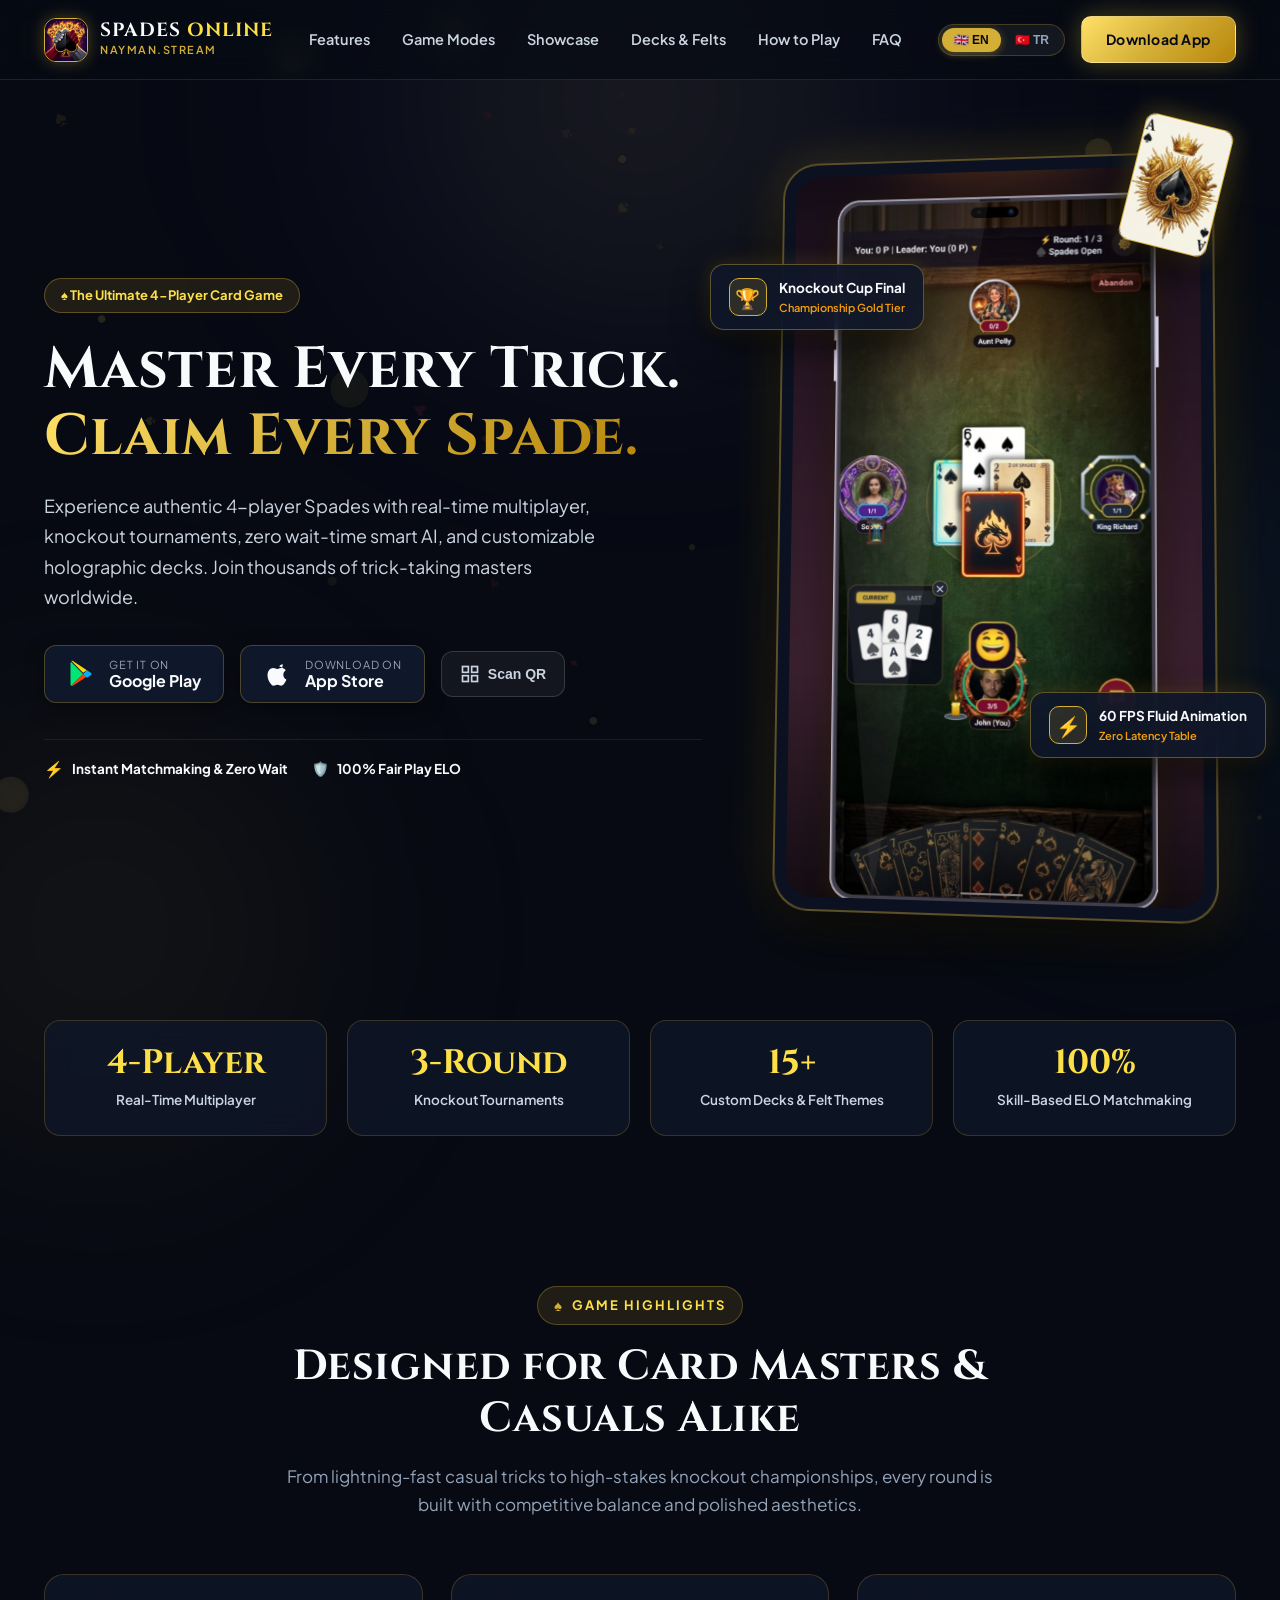
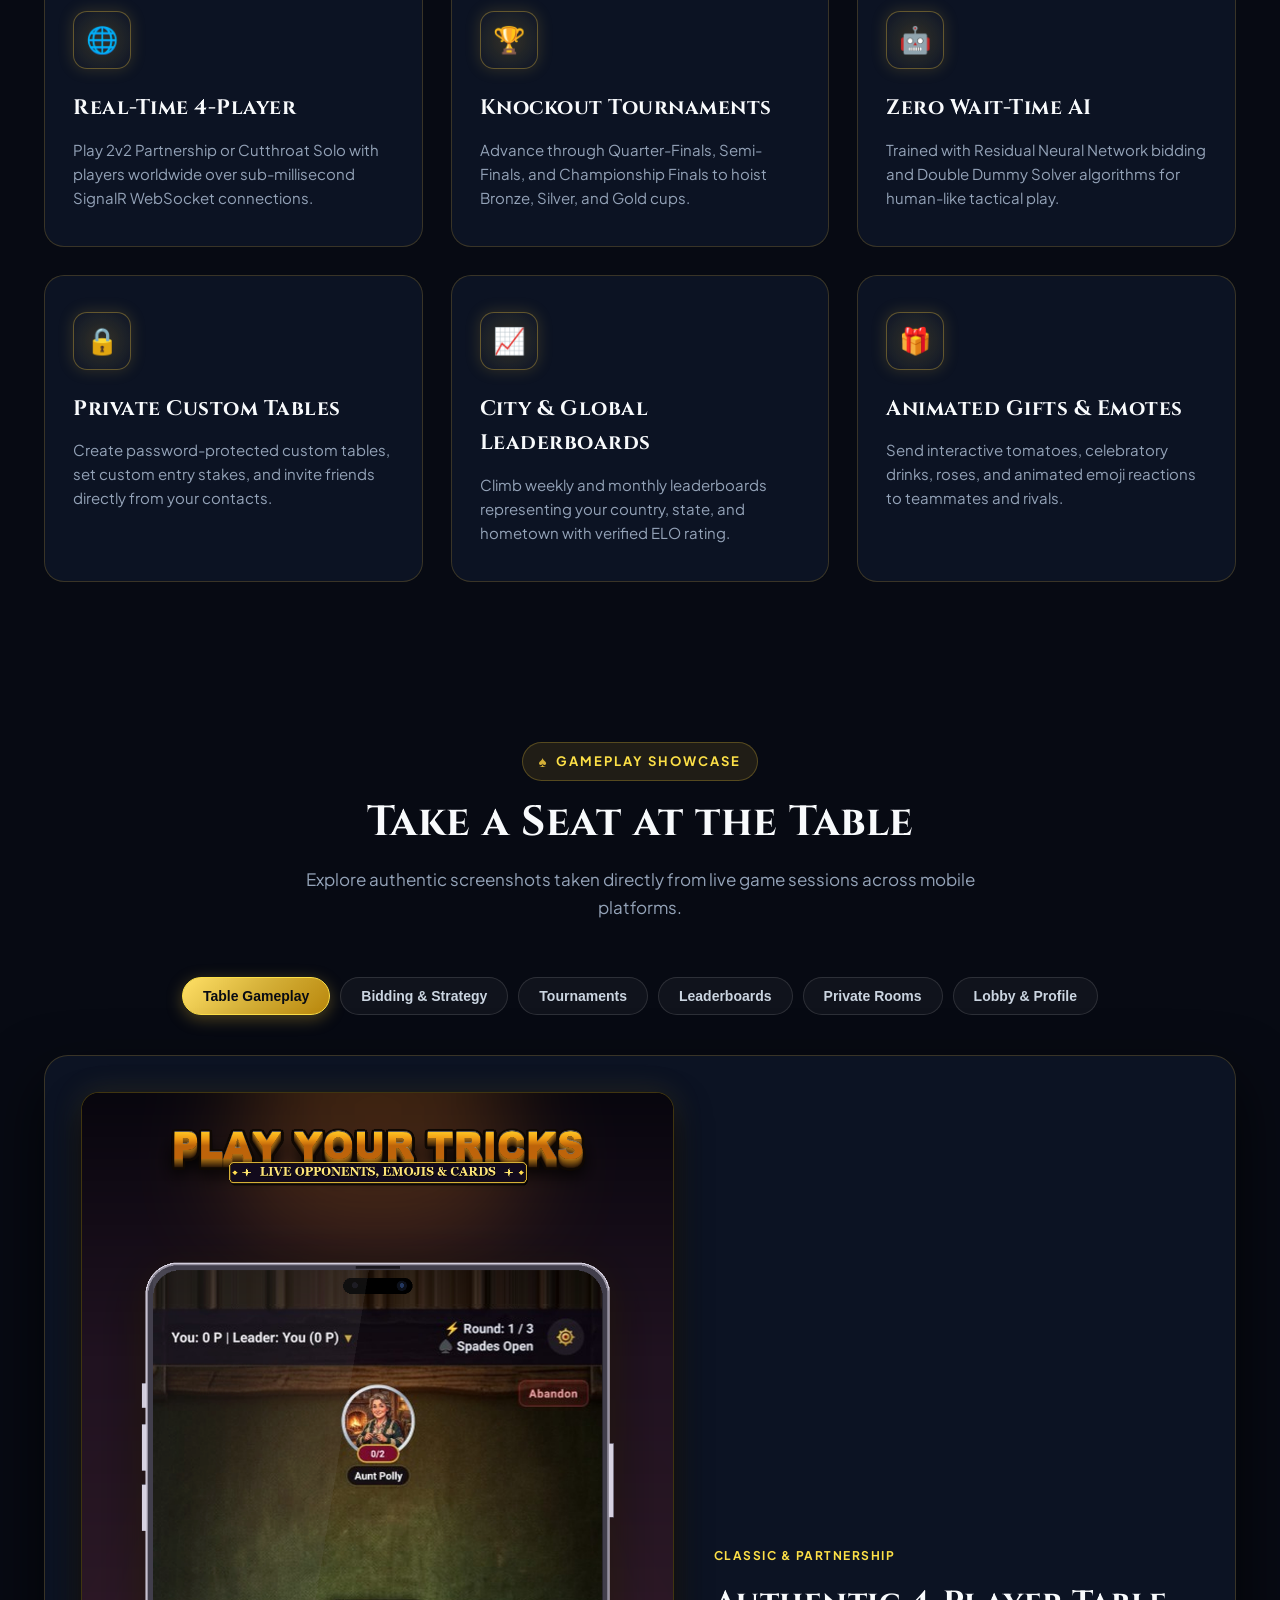
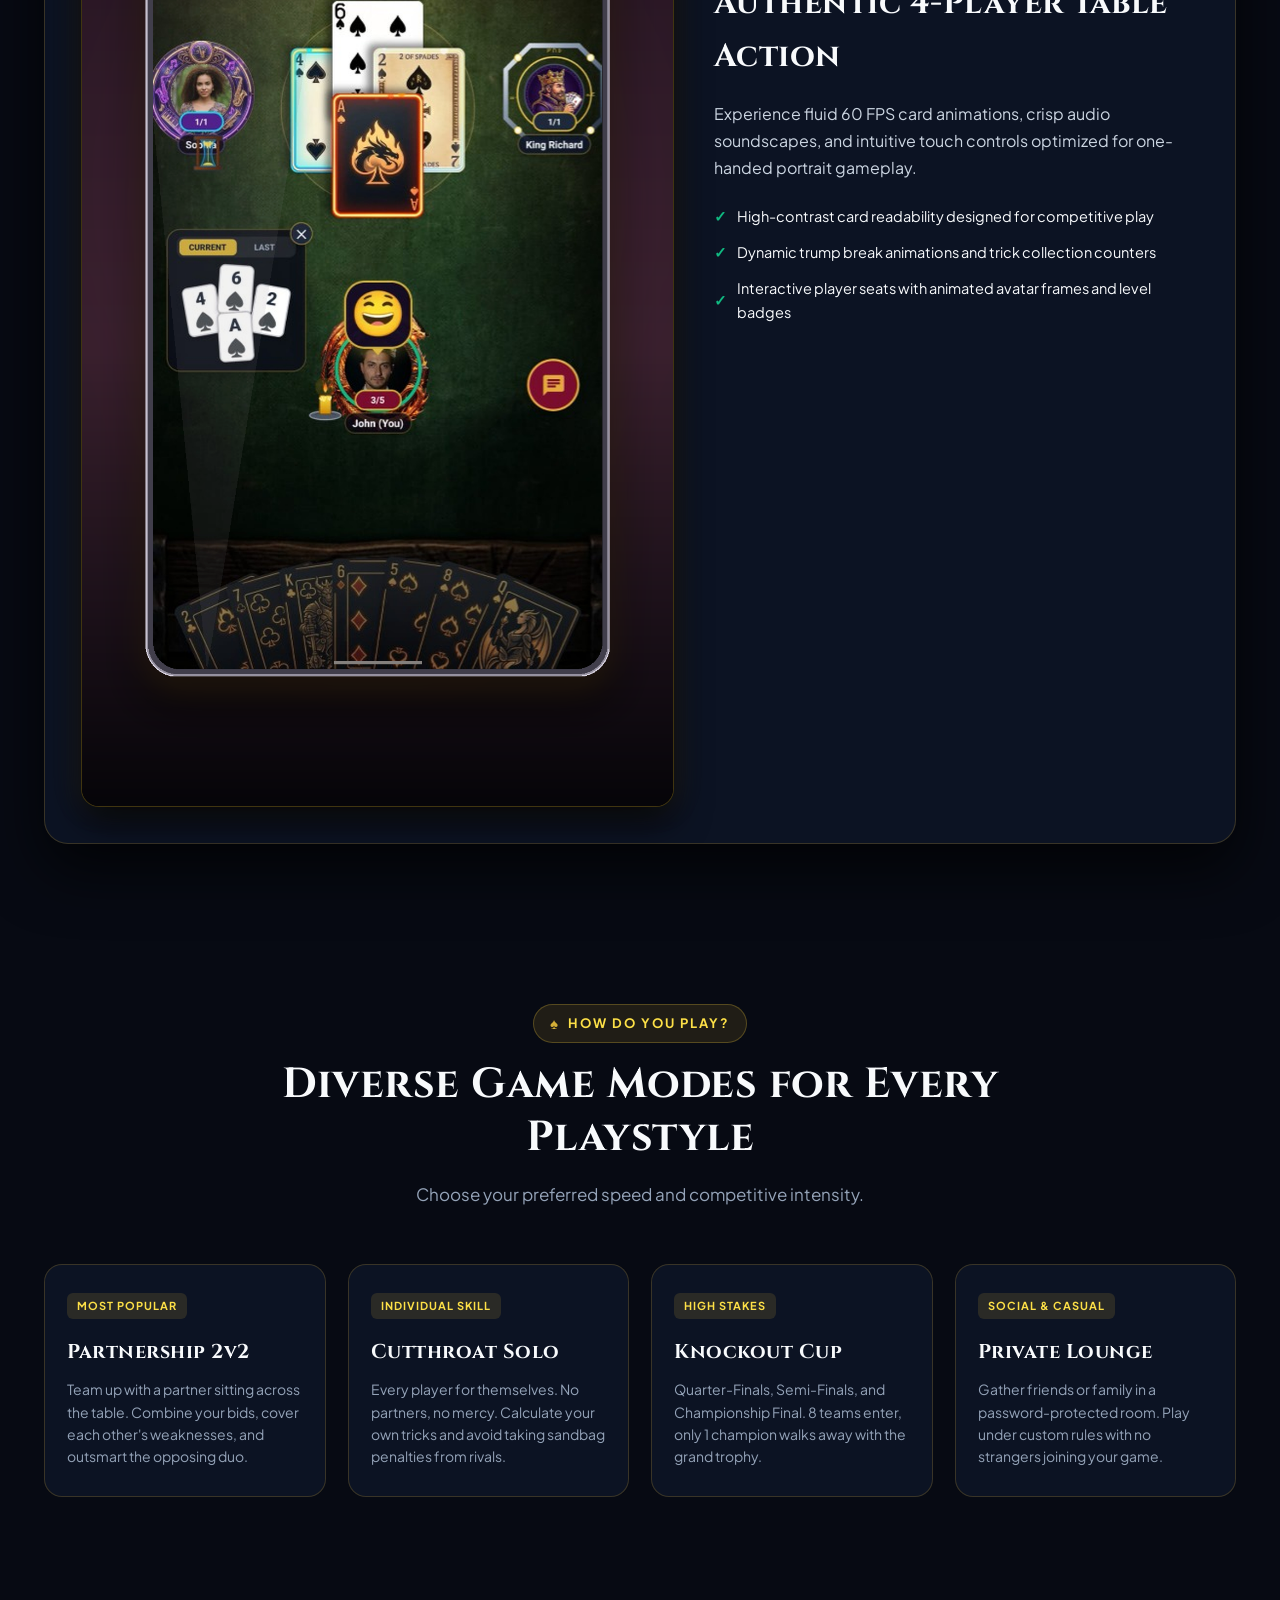
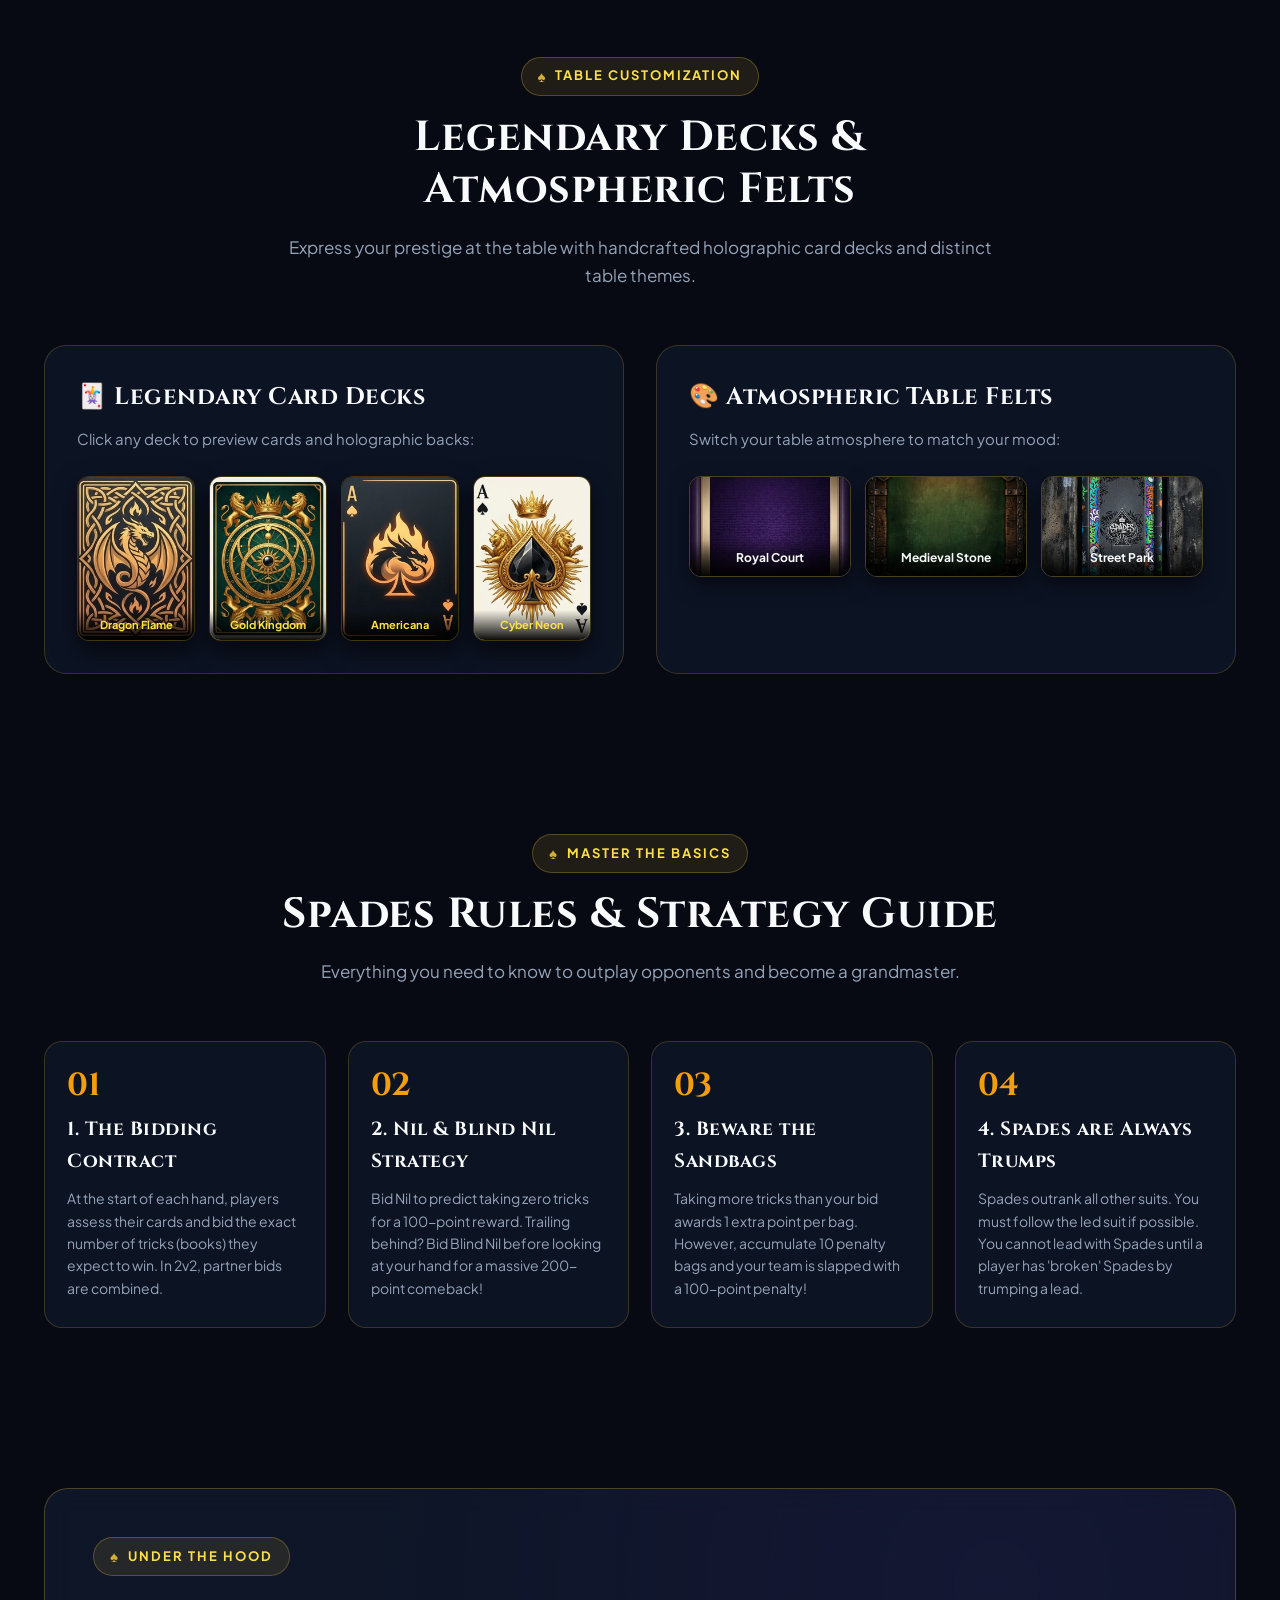
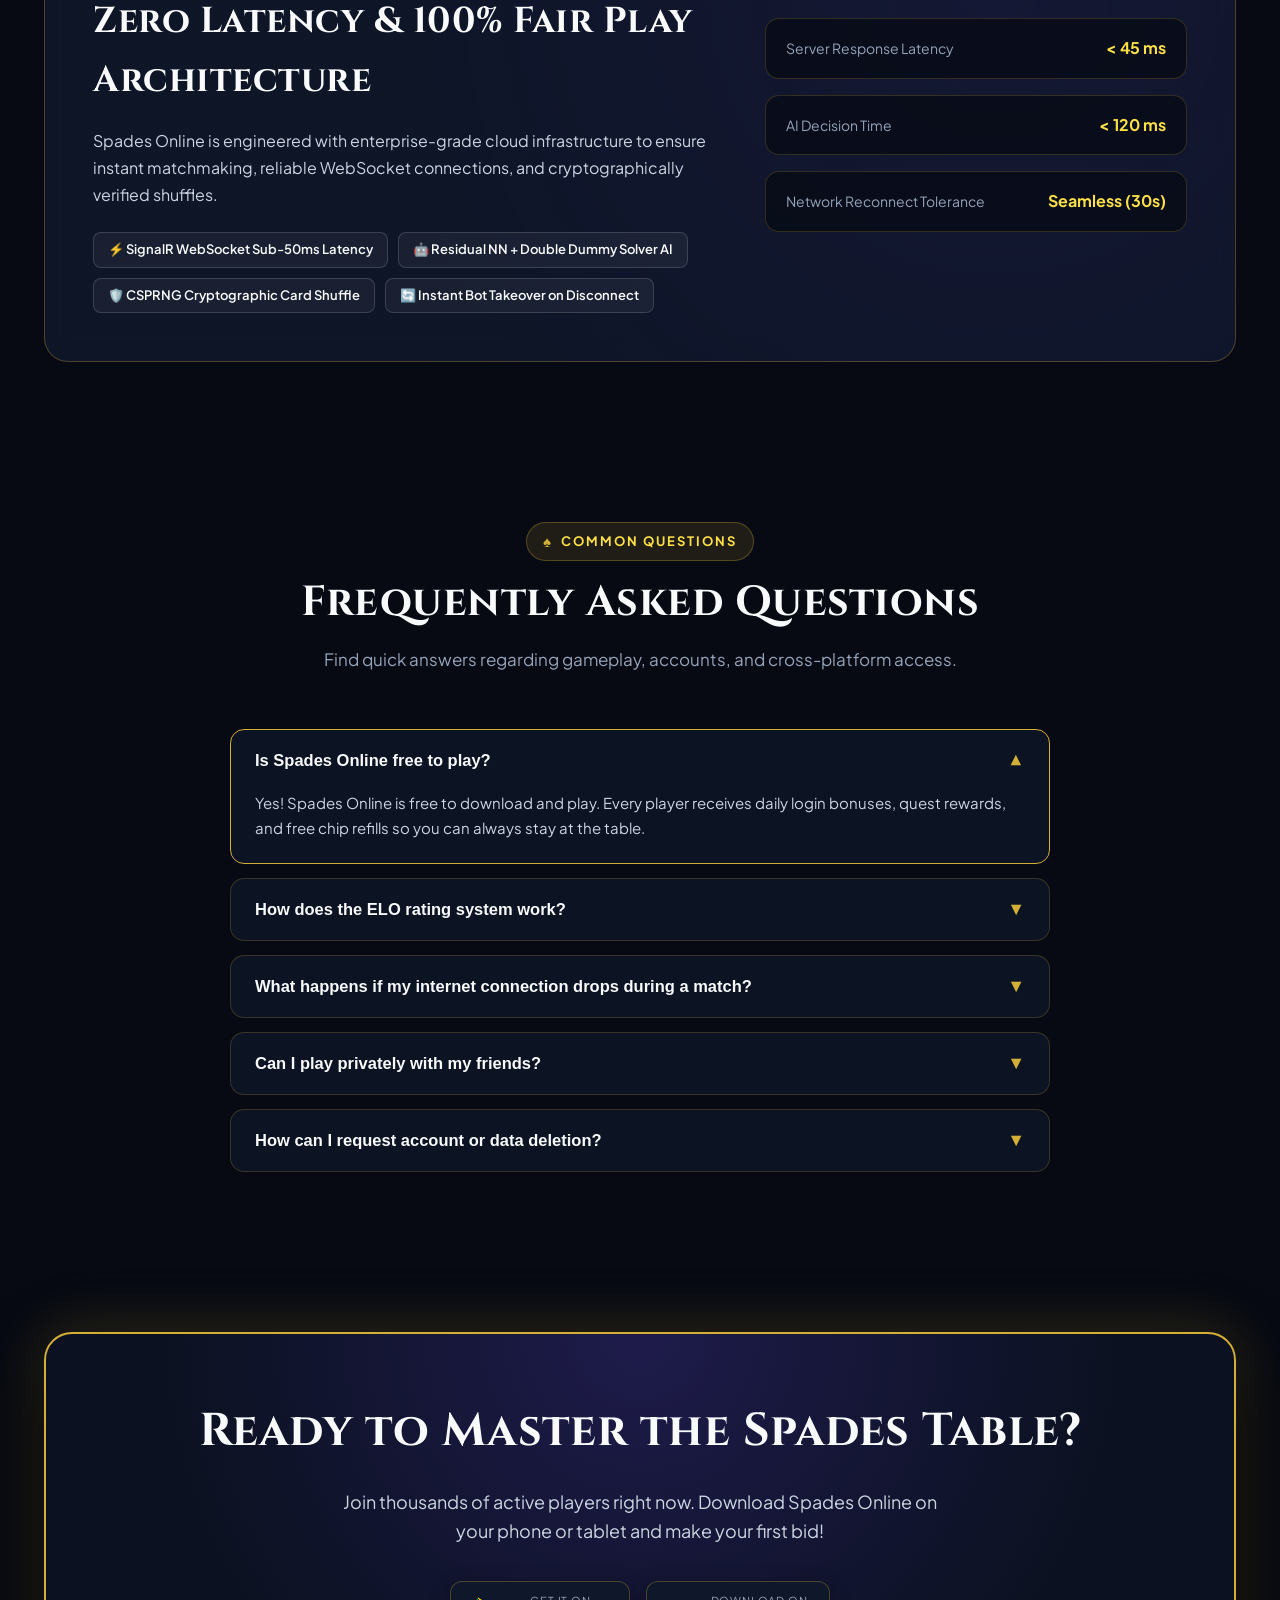
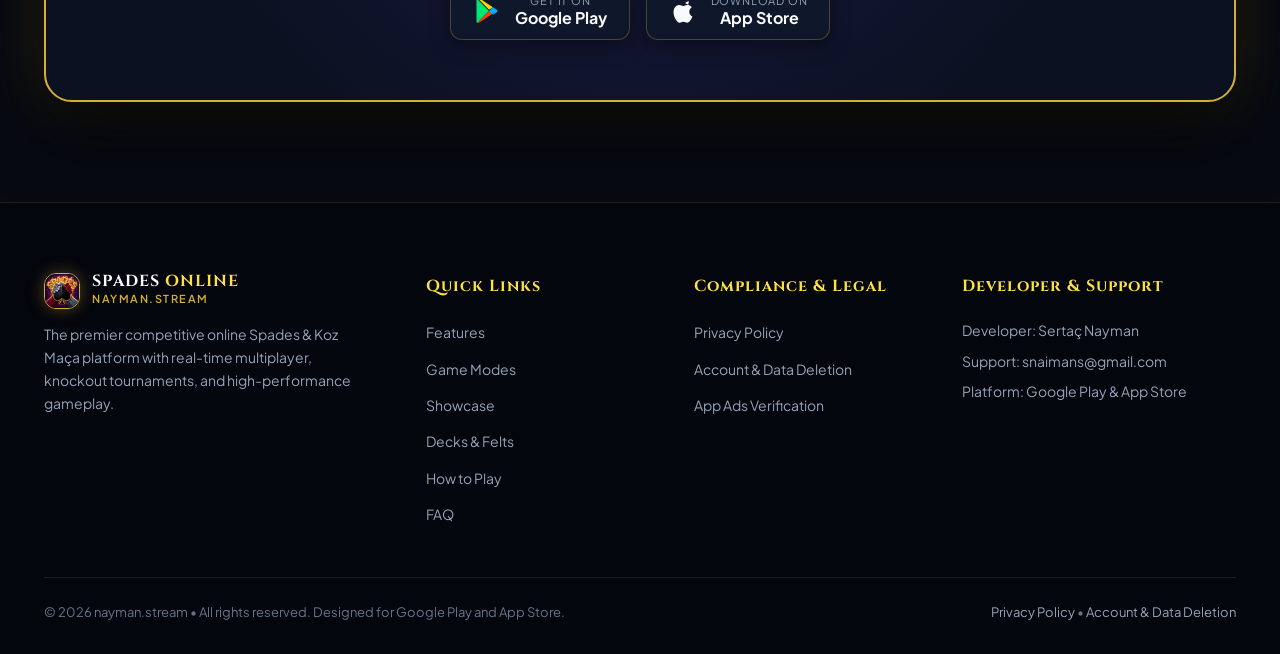
==== commit 4b30af20: "chore: align claims with Google Play policy and set TR default language" ====
--- a/index.html
+++ b/index.html
@@ -55,11 +55,6 @@
       "price": "0",
       "priceCurrency": "USD"
     },
-    "aggregateRating": {
-      "@type": "AggregateRating",
-      "ratingValue": "4.9",
-      "ratingCount": "1450"
-    },
     "author": {
       "@type": "Person",
       "name": "Sertaç Nayman"
@@ -176,10 +171,7 @@
 
             <!-- Trust proof / Highlights -->
             <div class="hero-trust-row">
-              <div class="trust-item">
-                <span class="trust-stars">★★★★★</span>
-                <strong data-i18n="trustPlayers">50,000+ Matches Played</strong>
-              </div>
+              <div class="trust-item"><span style="color:var(--gold-light);font-size:16px;">⚡</span> <strong data-i18n="trustSpeed">Instant Matchmaking & Zero Wait</strong></div>
               <div class="trust-item">
                 <span style="color:var(--emerald-accent);">🛡️</span>
                 <strong data-i18n="trustFairPlay">100% Fair Play ELO</strong>
@@ -201,10 +193,10 @@
 
             <!-- Floating Rating Badge -->
             <div class="floating-card floating-card-right">
-              <div class="float-icon">⭐</div>
+              <div class="float-icon">⚡</div>
               <div class="float-info">
-                <div class="float-title" data-i18n="floatRatingTitle">4.9 ★ Player Rating</div>
-                <div class="float-sub" data-i18n="floatRatingSub">Smooth 60 FPS Table</div>
+                <div class="float-title" data-i18n="floatRatingTitle">60 FPS Fluid Animation</div>
+                <div class="float-sub" data-i18n="floatRatingSub">Zero Latency Table</div>
               </div>
             </div>
 
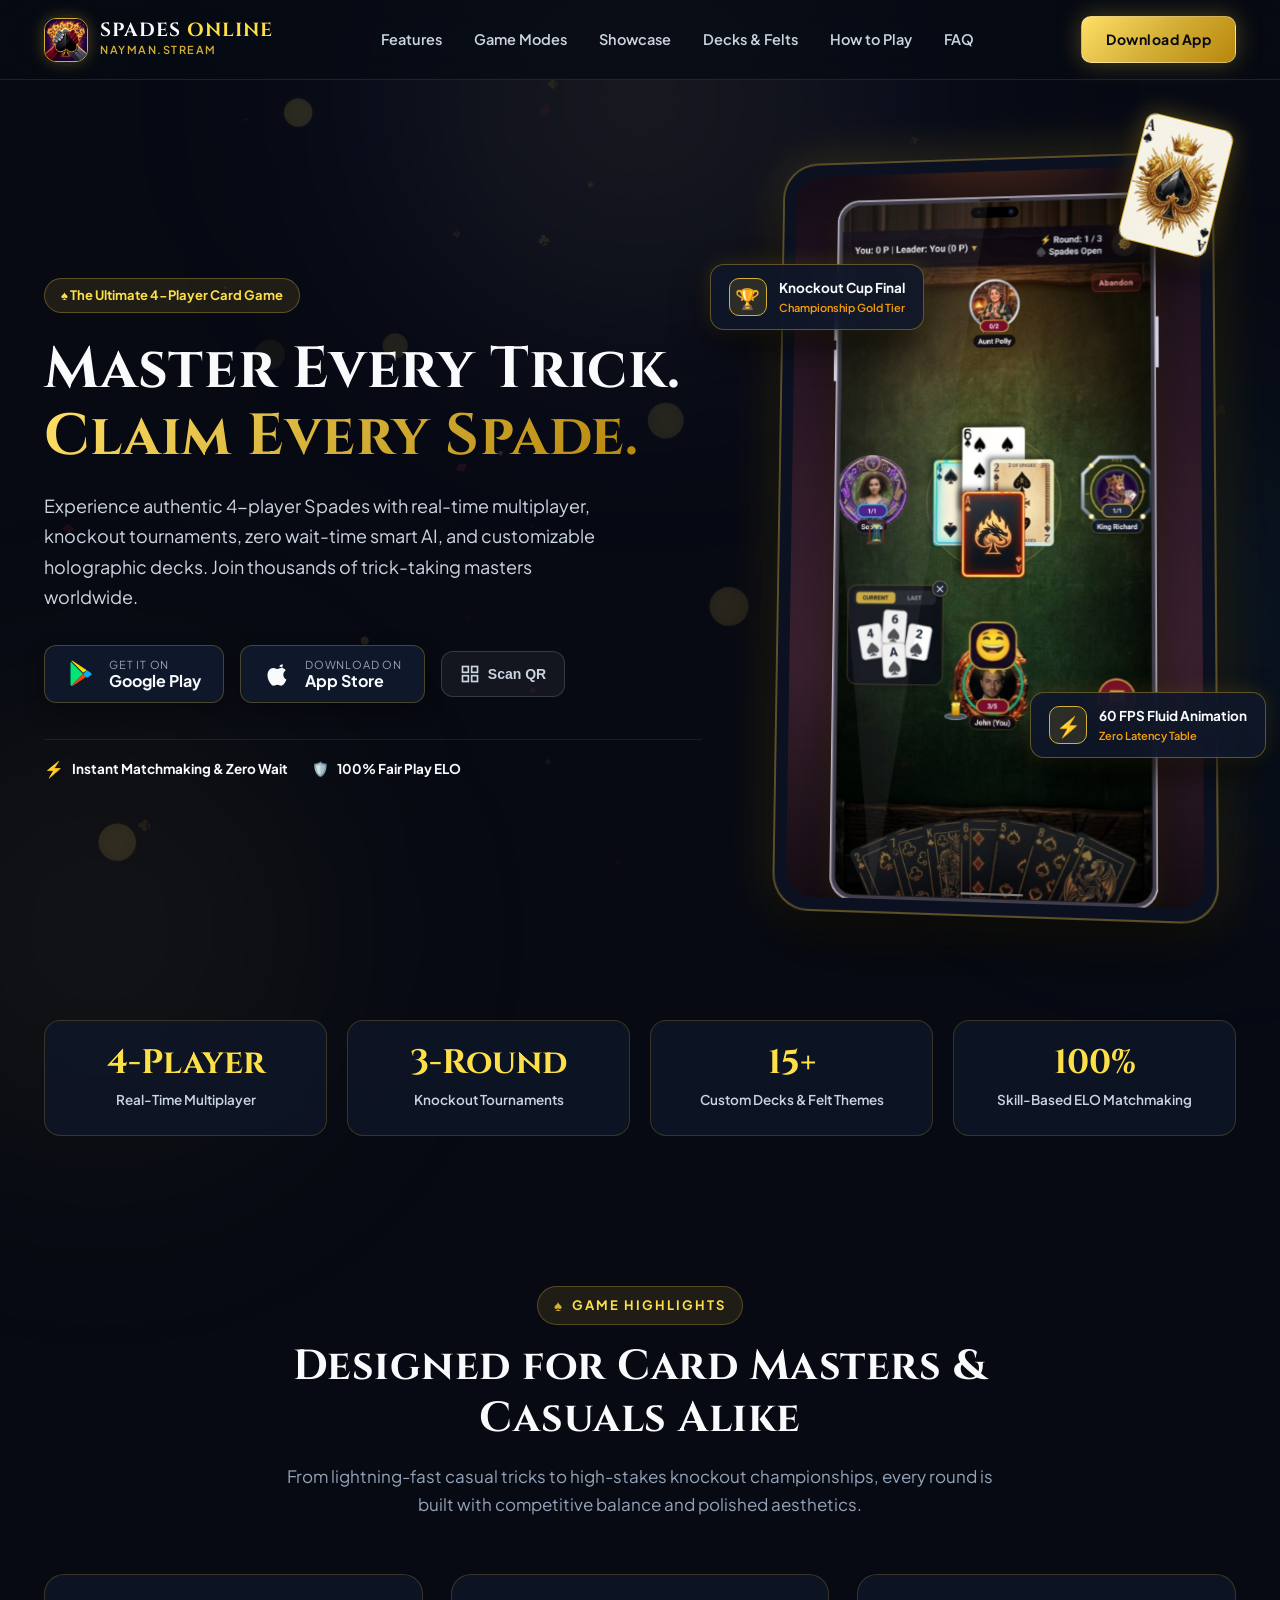
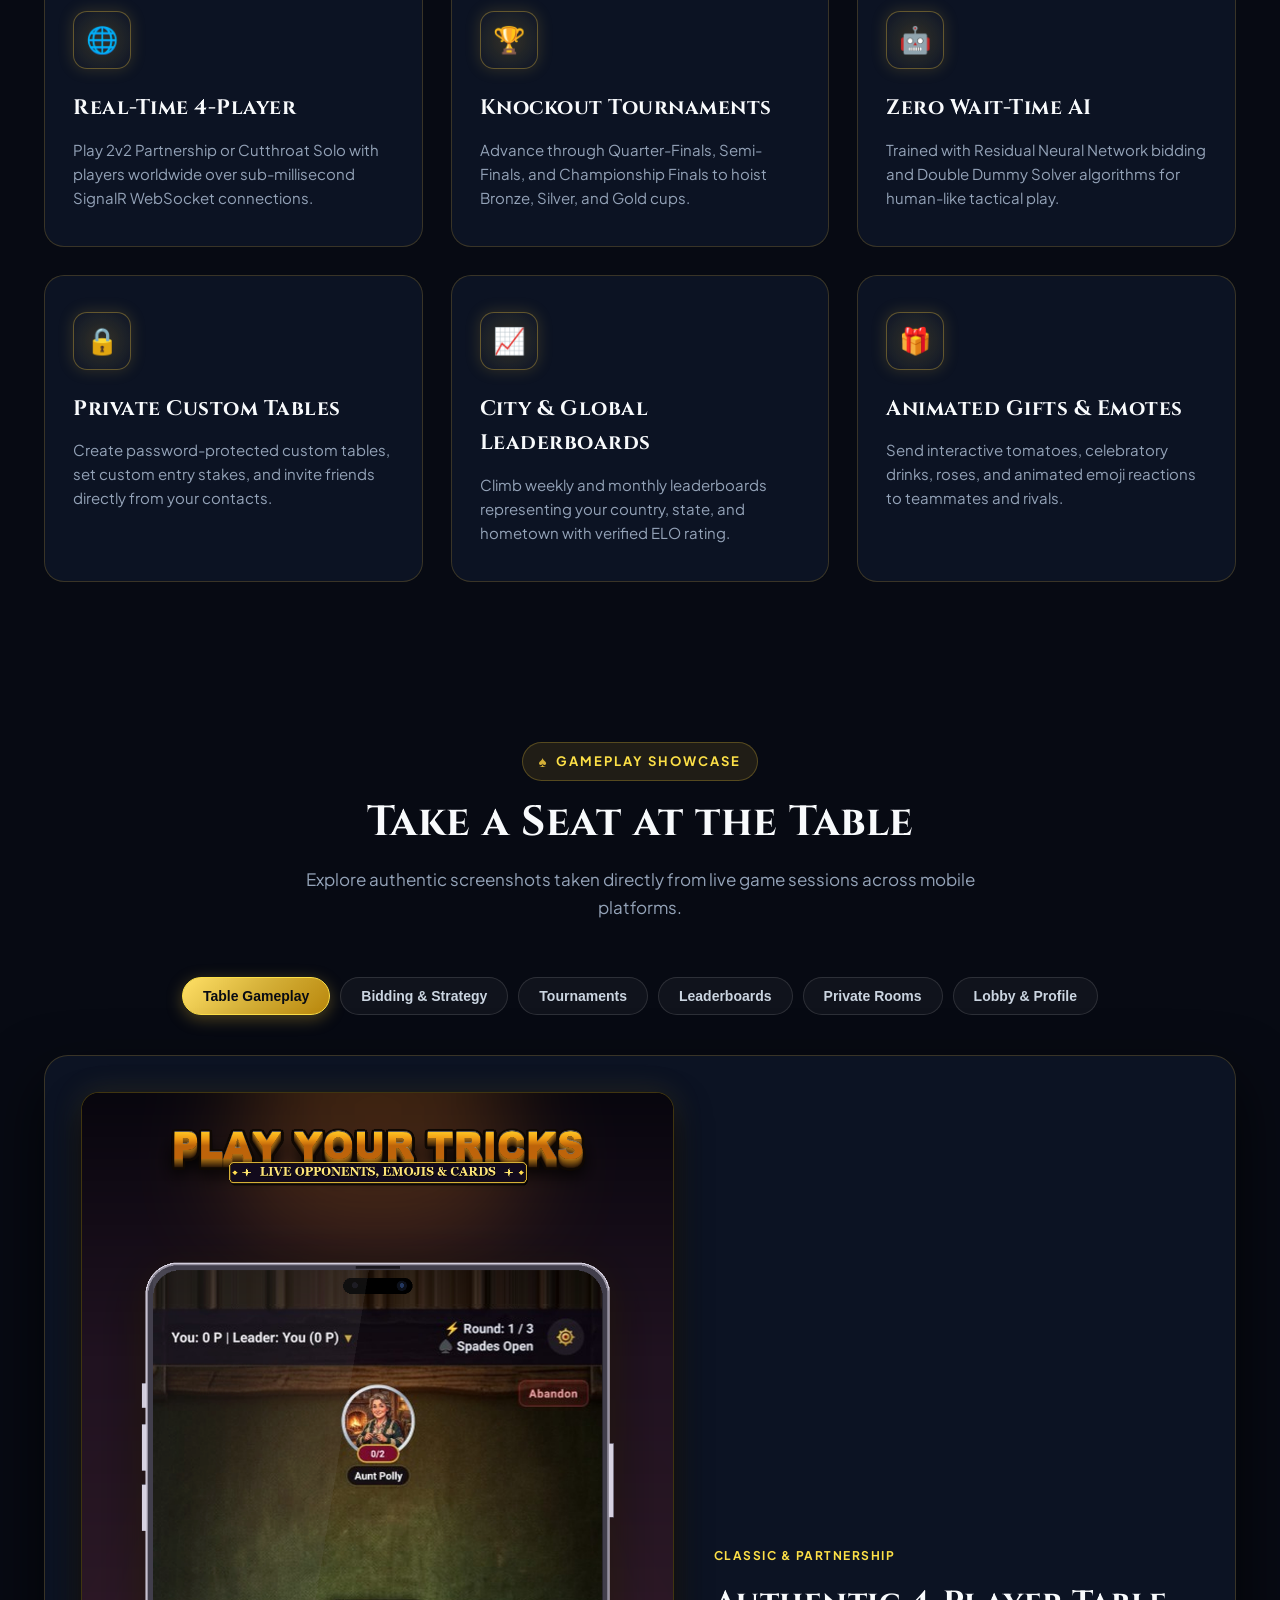
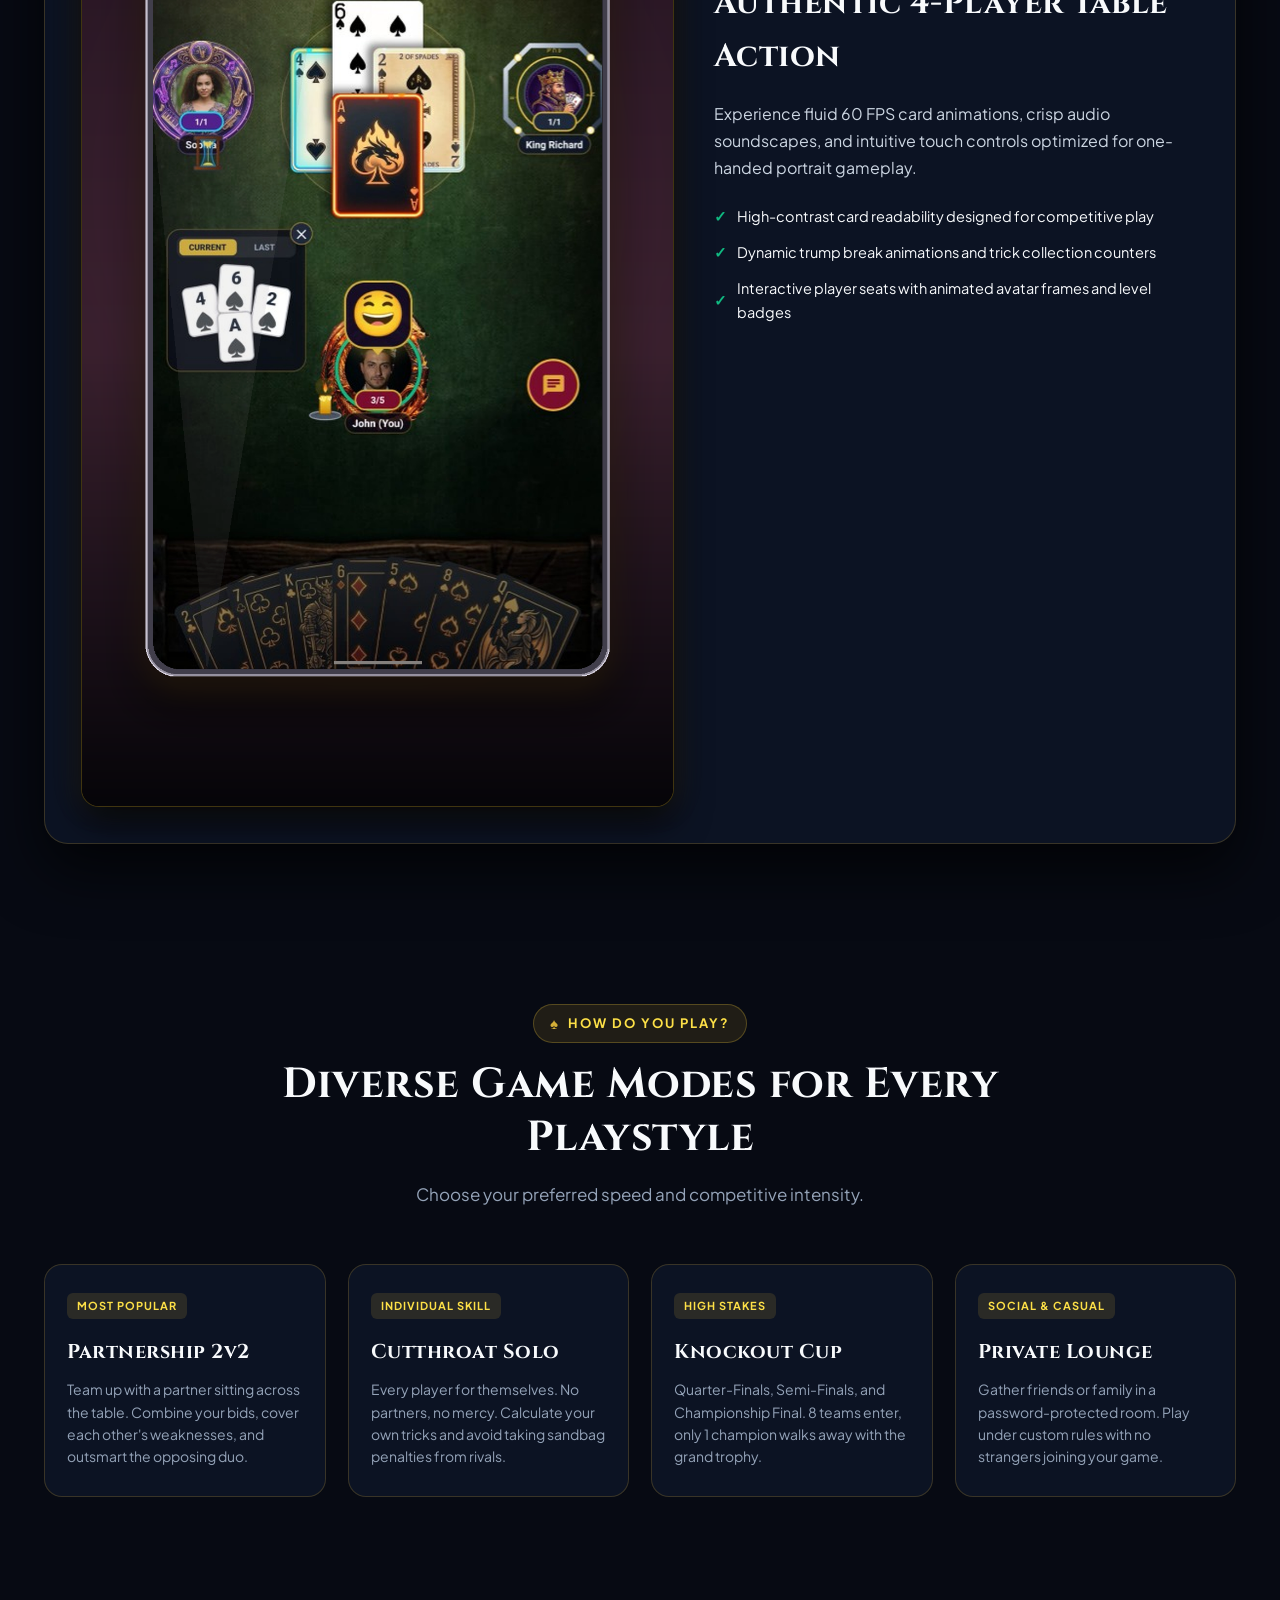
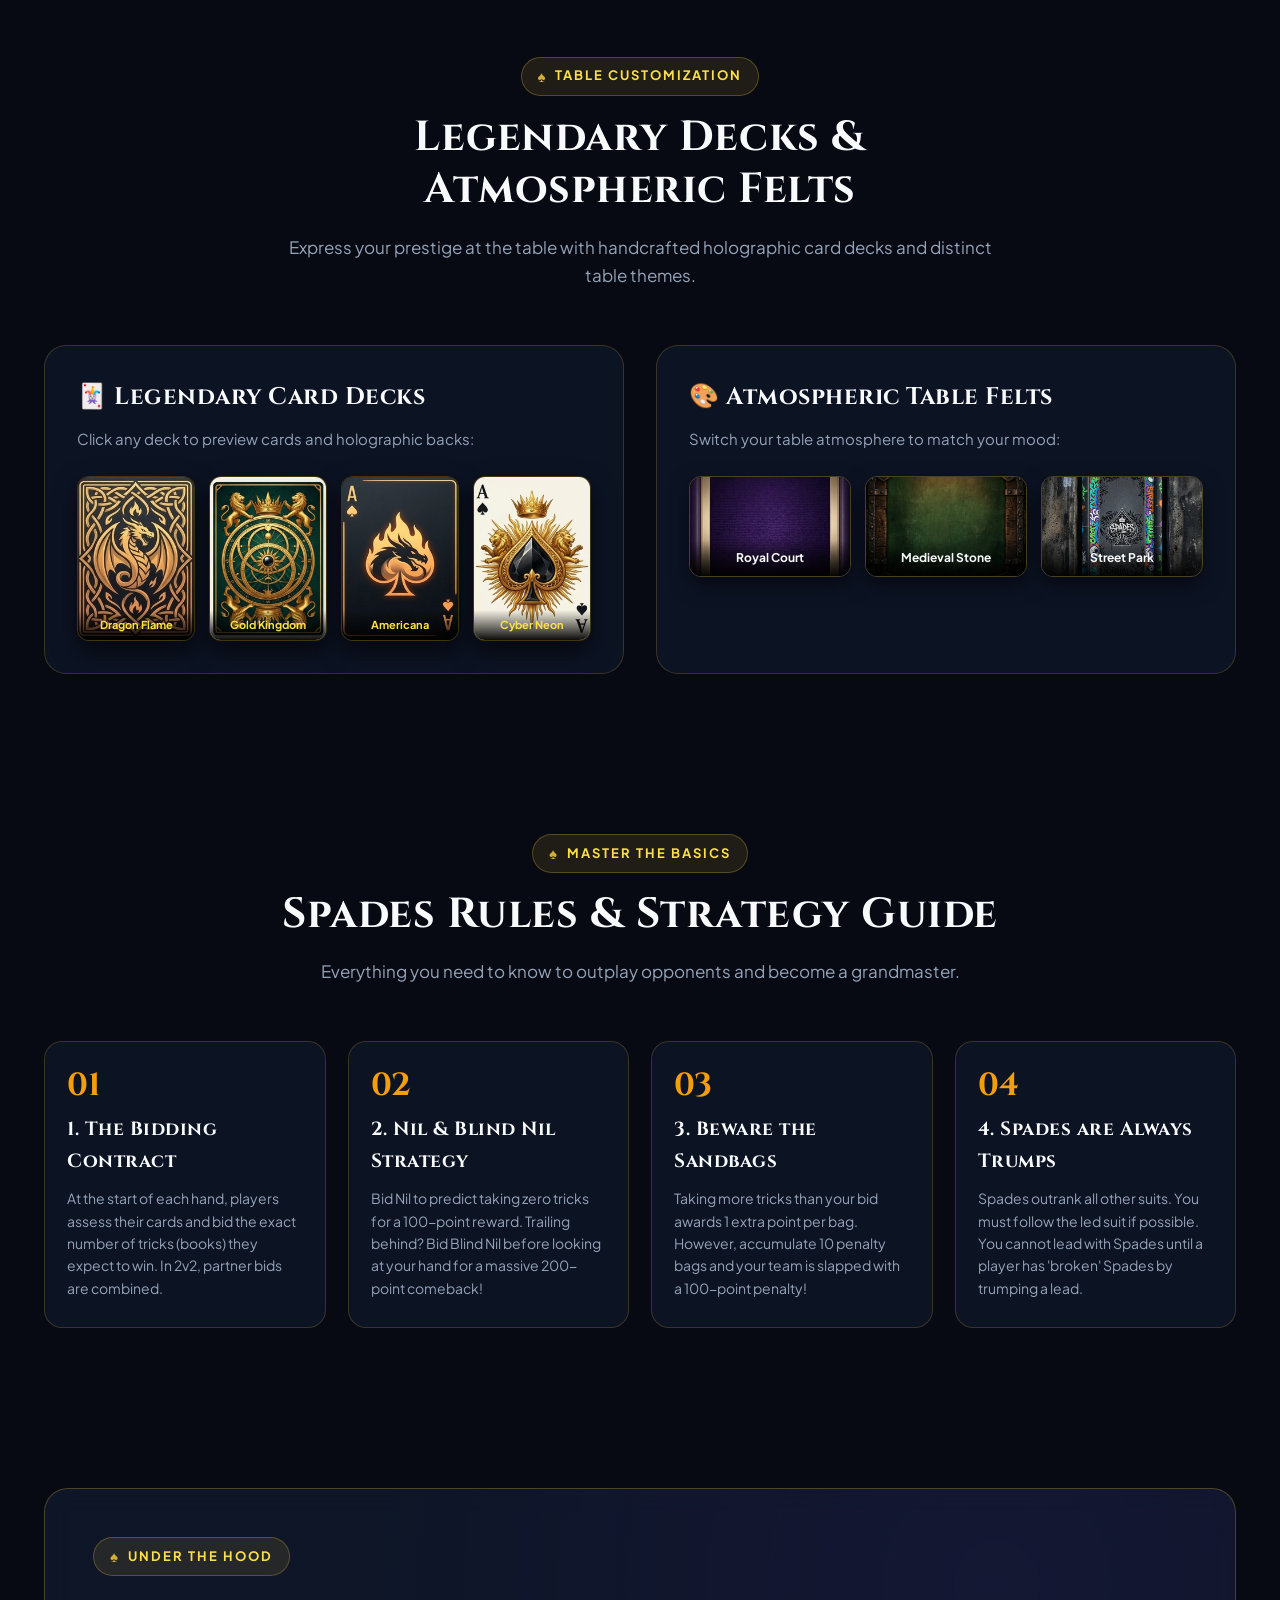
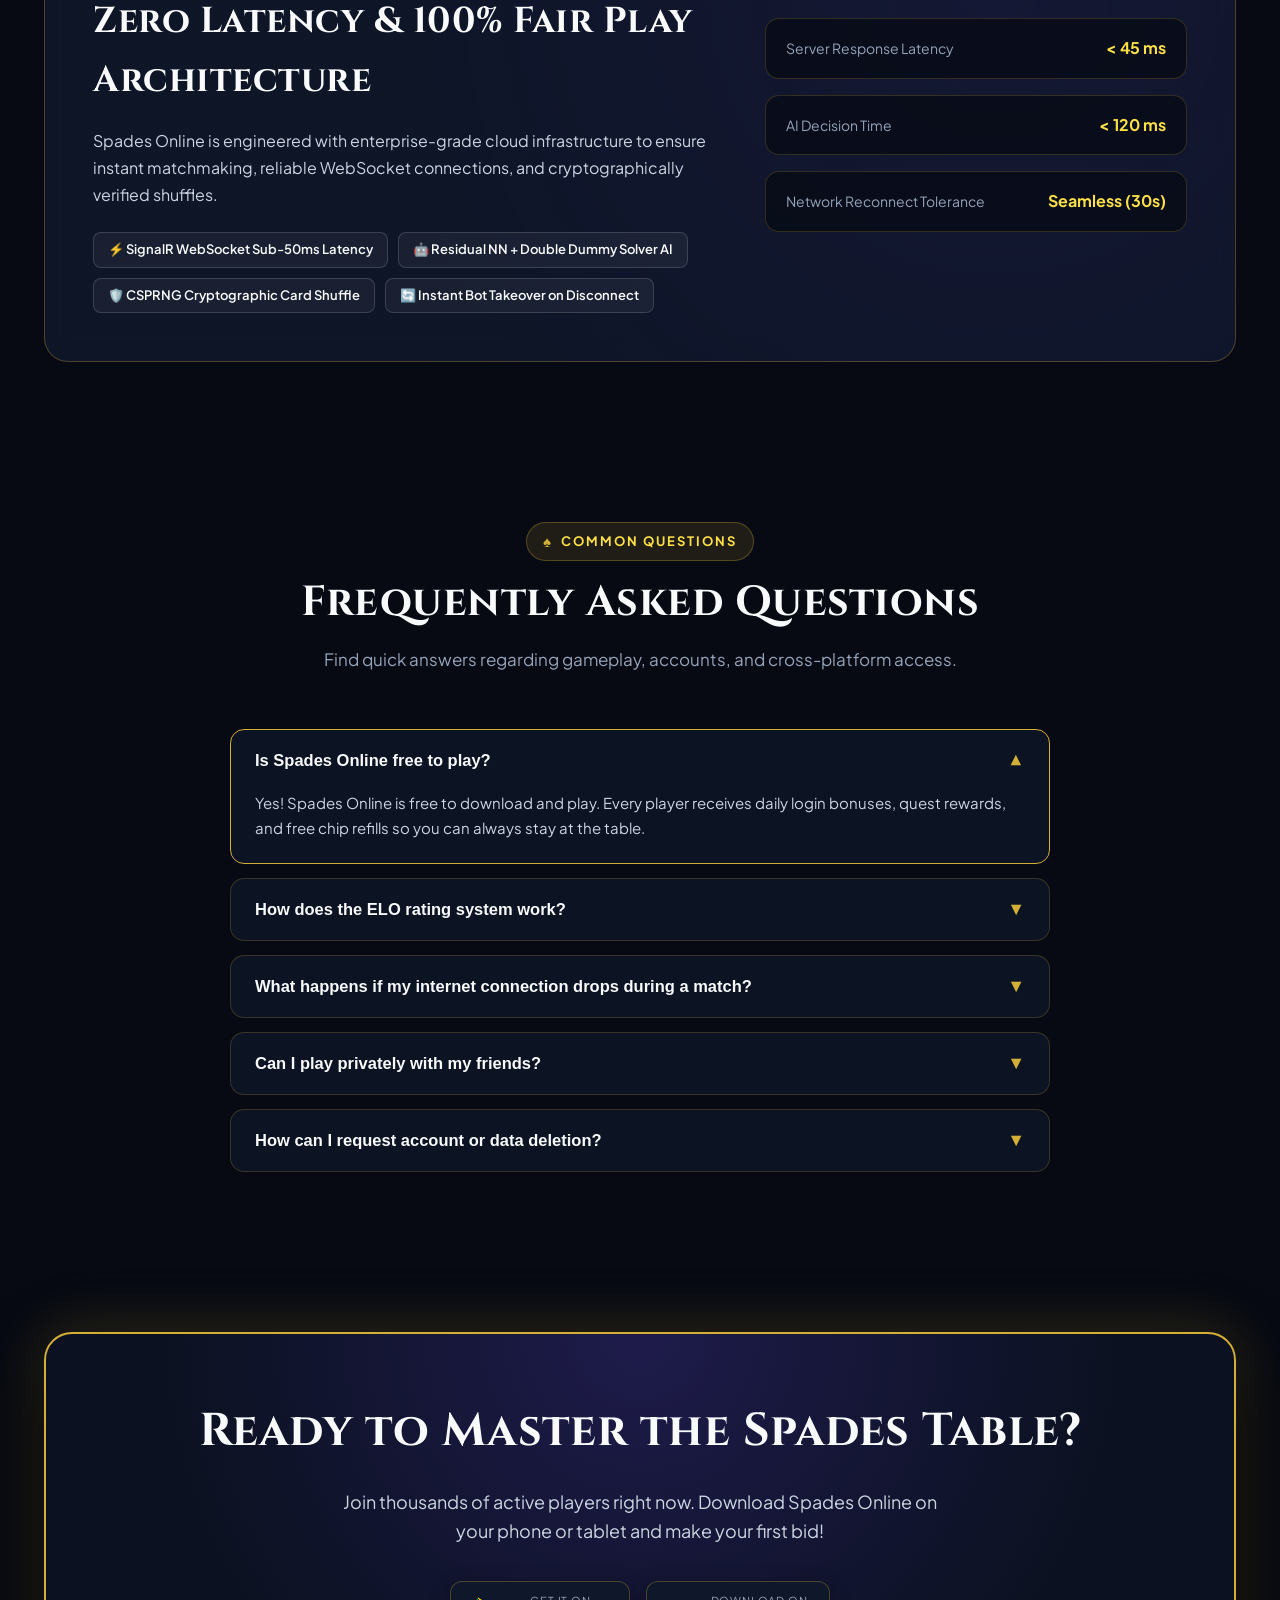
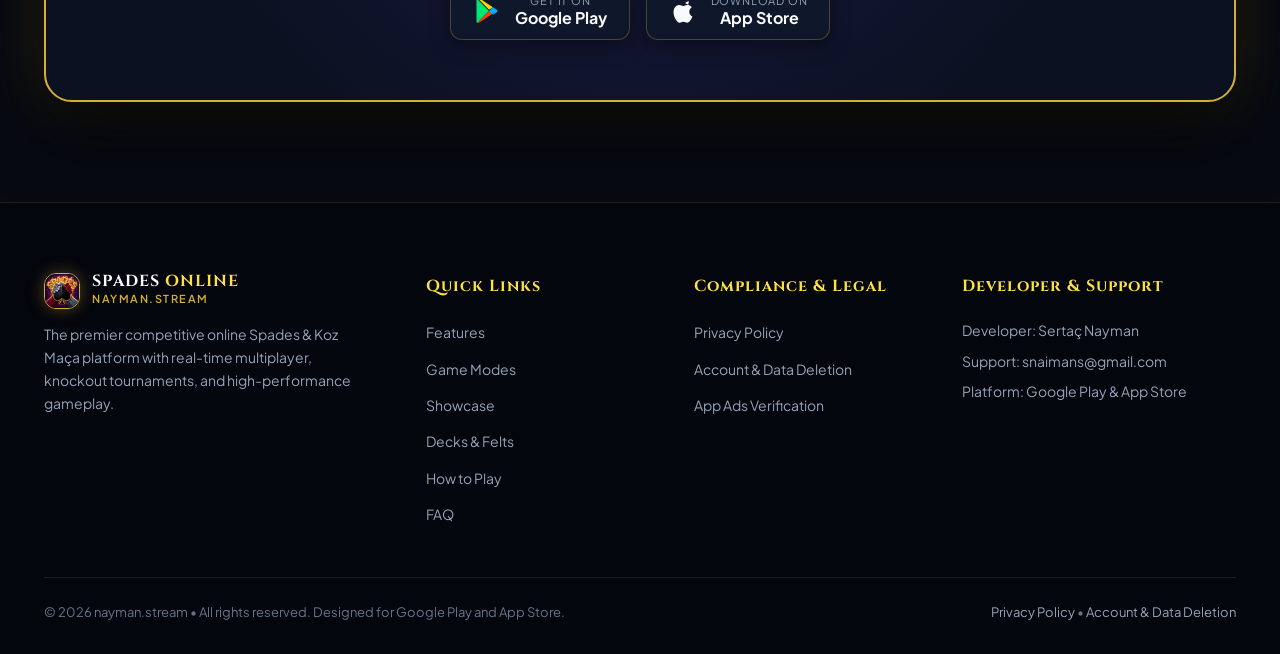
==== commit 3b9e051f: "chore: set default language to English and hide language switcher" ====
--- a/index.html
+++ b/index.html
@@ -99,10 +99,8 @@
 
       <!-- Nav Actions (Lang Toggle & Download) -->
       <div class="nav-actions">
-        <div class="lang-toggle" role="group" aria-label="Language Switcher">
-          <button class="lang-btn active" data-lang="en" onclick="switchLanguage('en')">🇬🇧 EN</button>
-          <button class="lang-btn" data-lang="tr" onclick="switchLanguage('tr')">🇹🇷 TR</button>
-        </div>
+        <!-- Language Switcher hidden -->
+        <!-- <div class="lang-toggle" style="display:none;"></div> -->
 
         <a href="https://play.google.com/store/apps/details?id=com.sertac10.spades" target="_blank" rel="noopener noreferrer" class="btn-primary" data-i18n="navDownload">Download App</a>
 
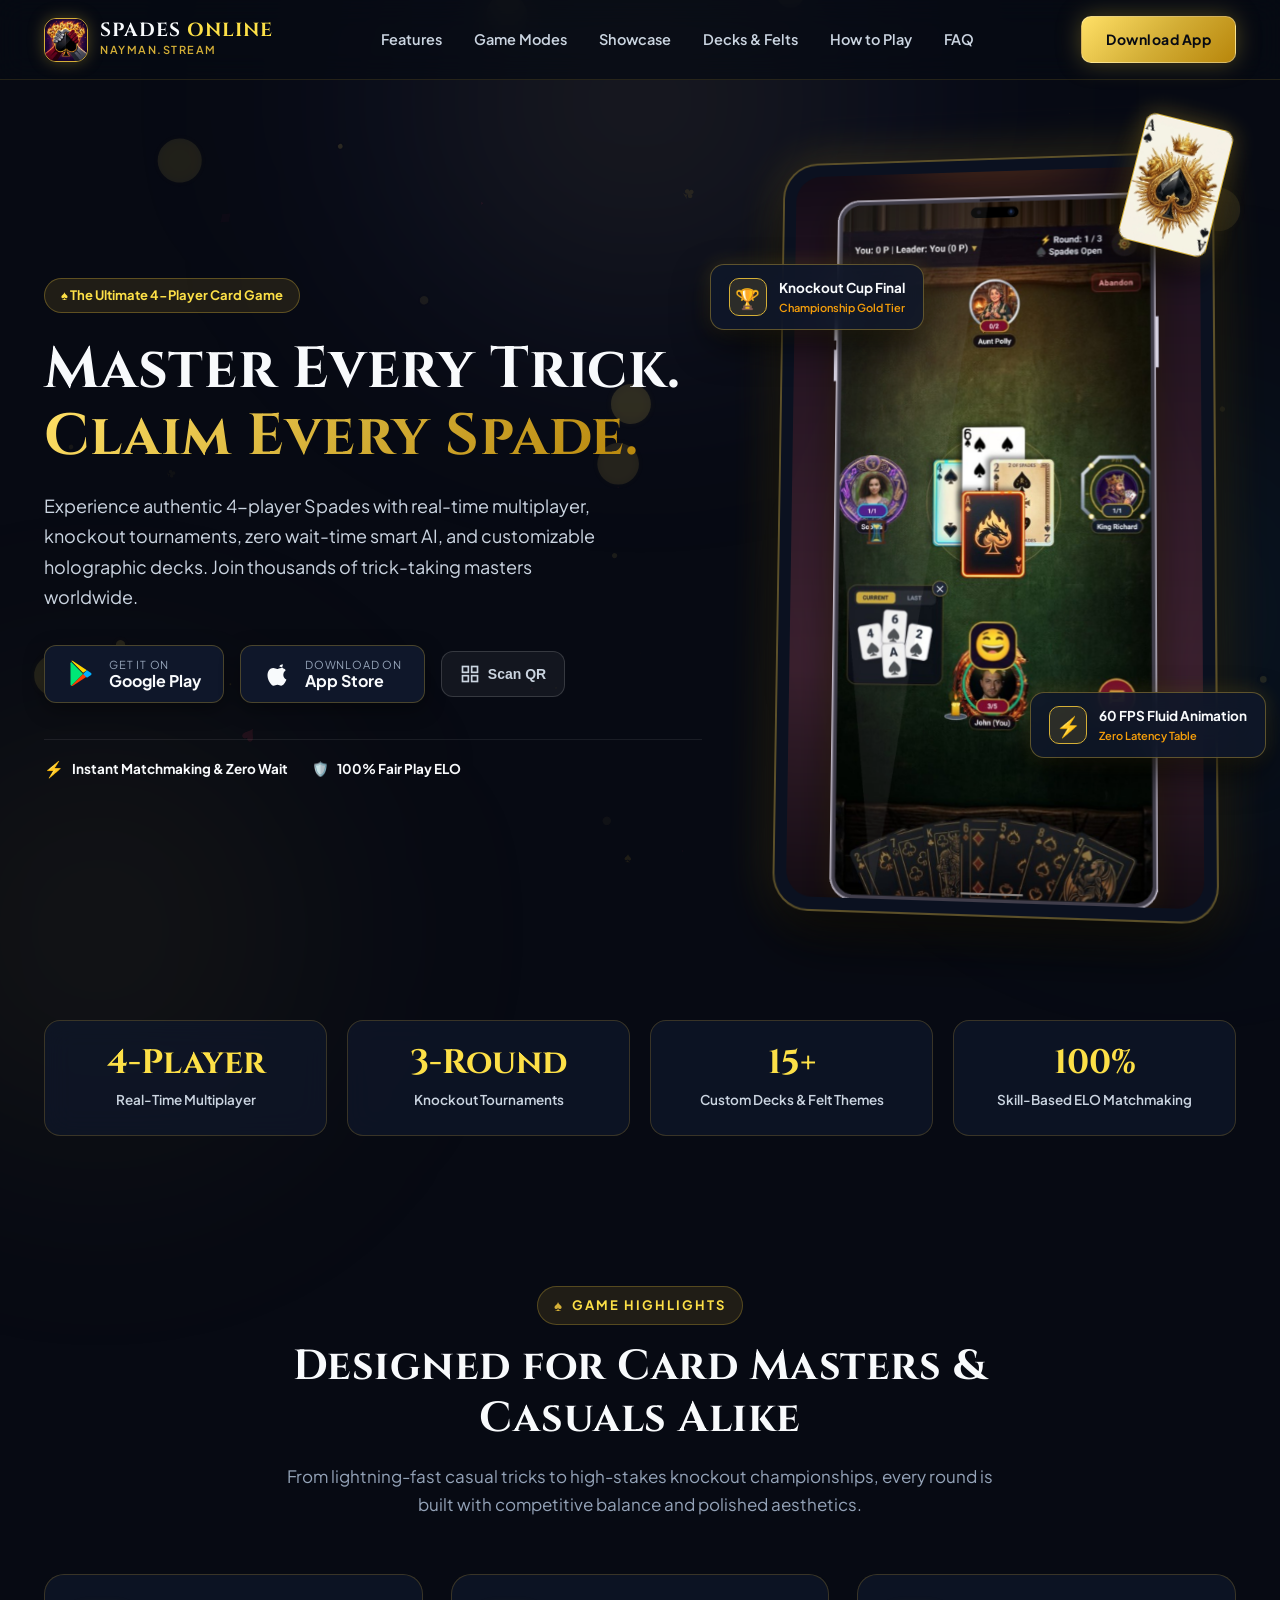
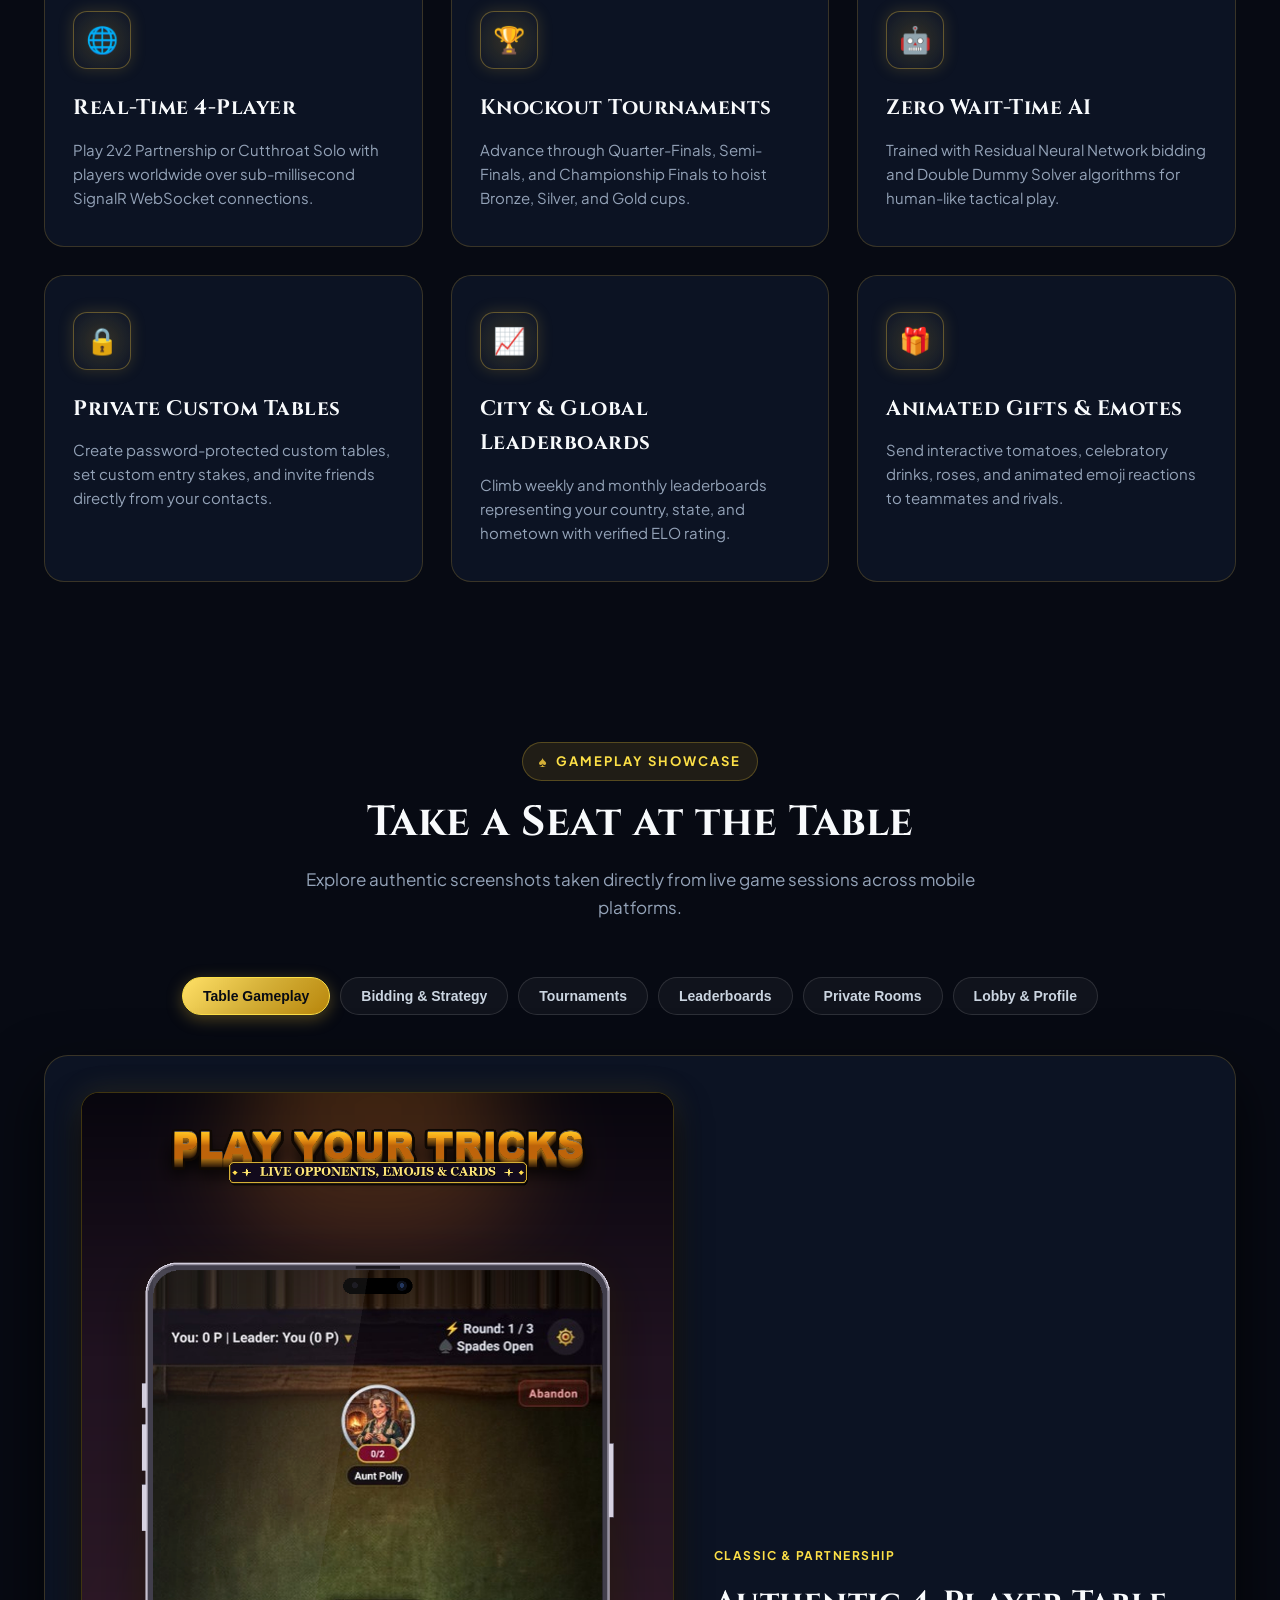
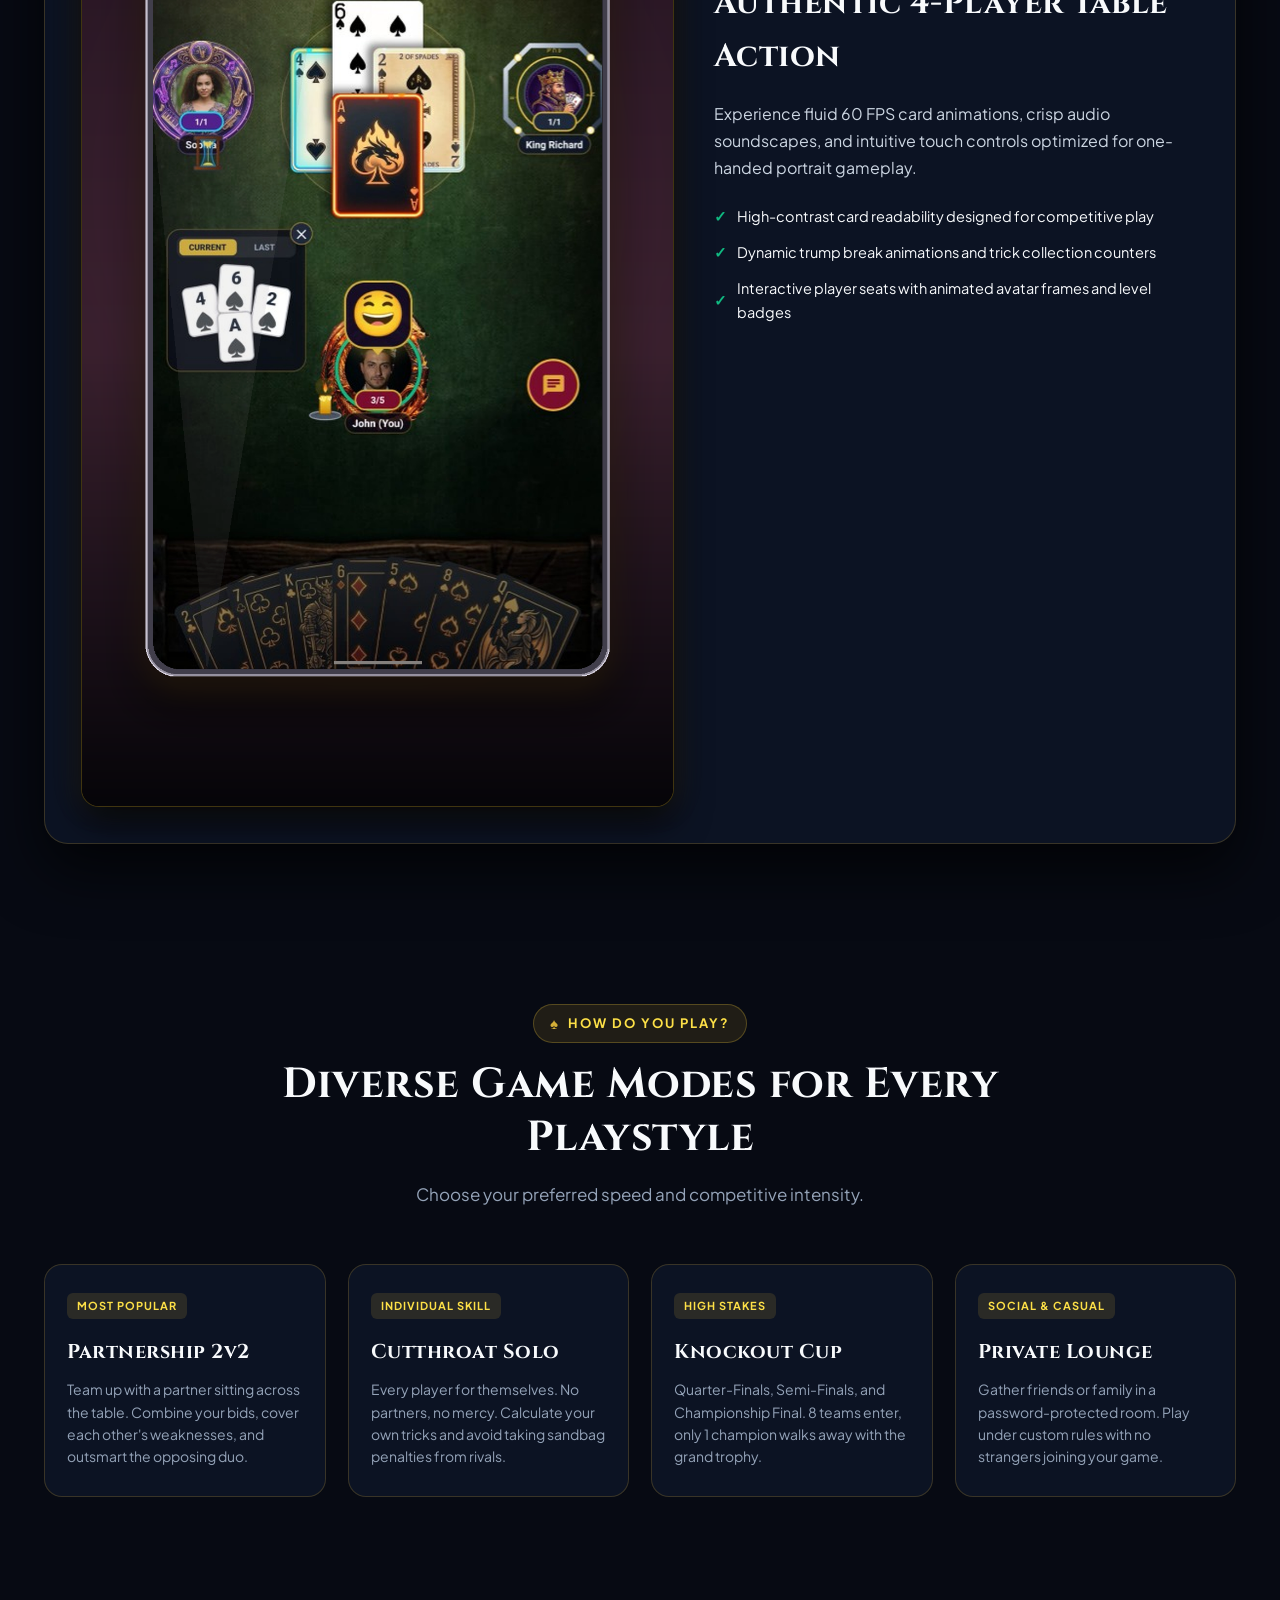
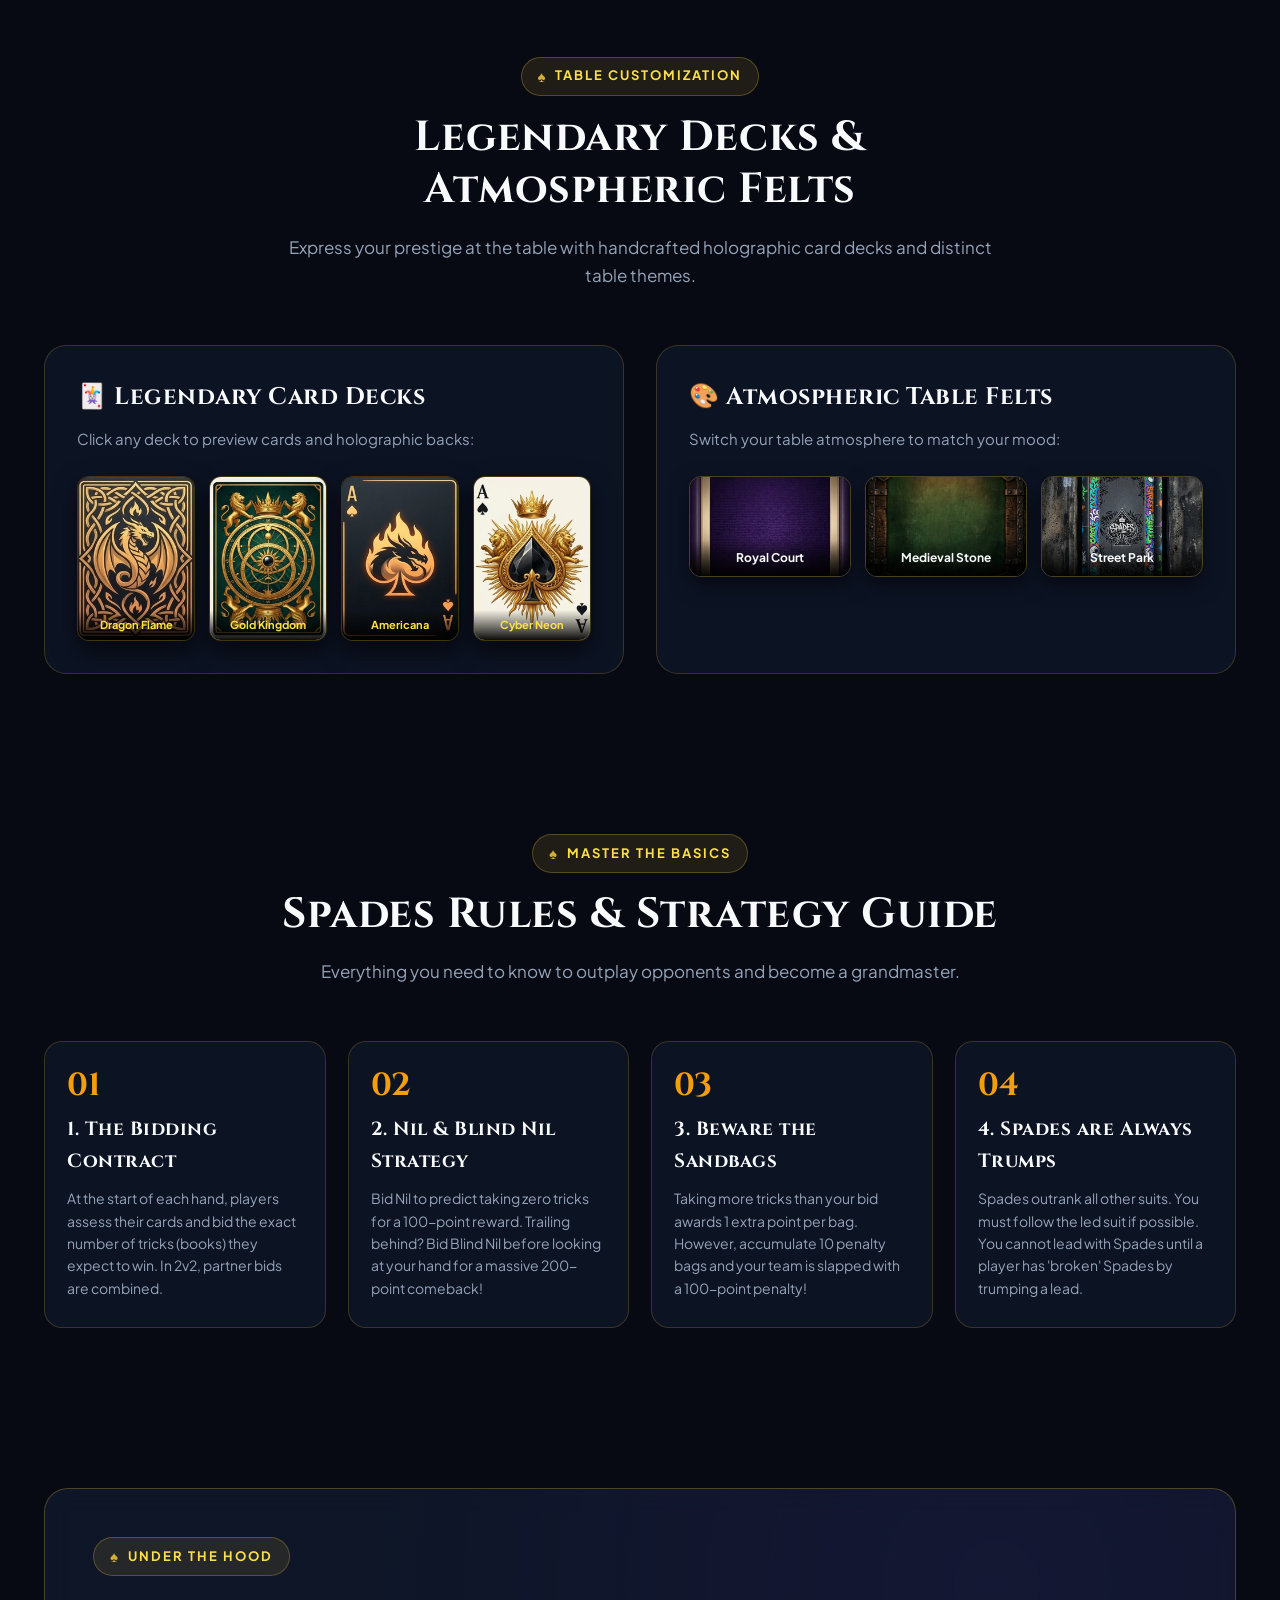
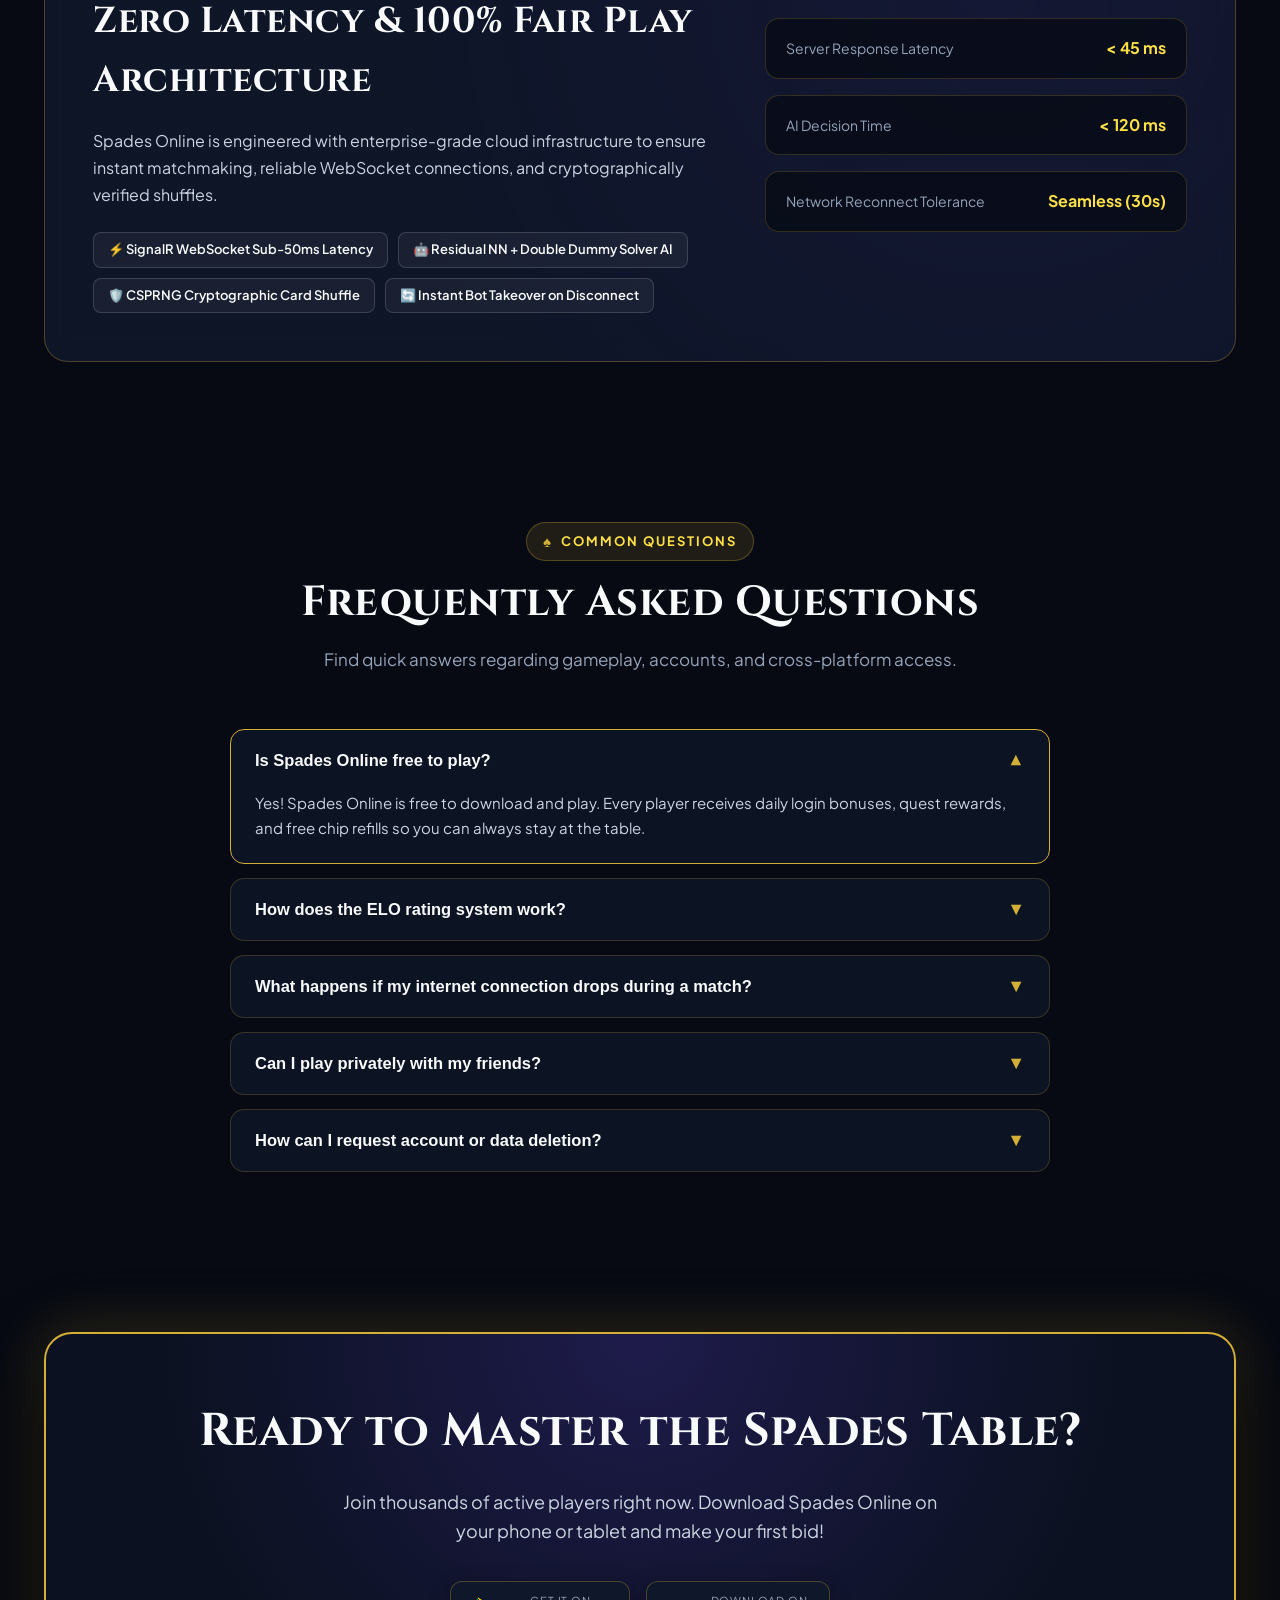
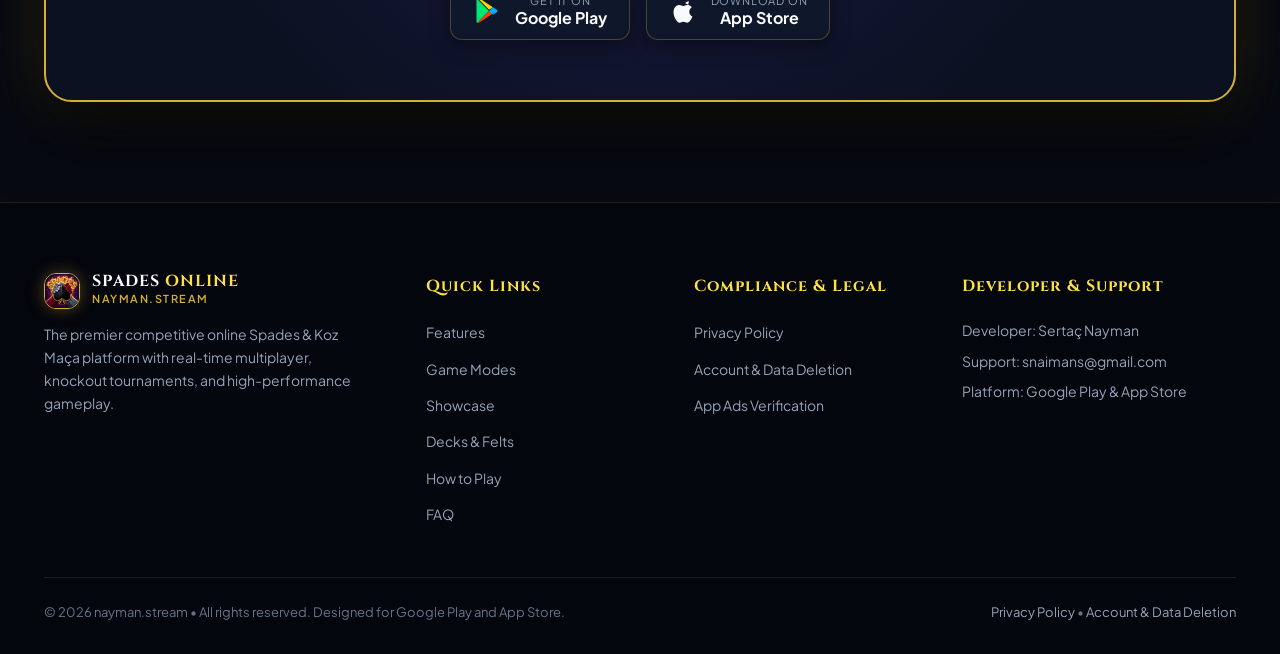
==== commit 5200eef7: "fix: hardcode fluid 60fps badge and add cache buster v2 to prevent stale browser cache" ====
--- a/index.html
+++ b/index.html
@@ -36,7 +36,7 @@
   <link href="https://fonts.googleapis.com/css2?family=Cinzel:wght@500;700;900&family=Plus+Jakarta+Sans:wght@400;500;600;700;800&display=swap" rel="stylesheet">
 
   <!-- Core Stylesheet -->
-  <link rel="stylesheet" href="css/style.css">
+  <link rel="stylesheet" href="css/style.css?v=2">
 
   <!-- Schema.org Structured Data -->
   <script type="application/ld+json">
@@ -193,8 +193,8 @@
             <div class="floating-card floating-card-right">
               <div class="float-icon">⚡</div>
               <div class="float-info">
-                <div class="float-title" data-i18n="floatRatingTitle">60 FPS Fluid Animation</div>
-                <div class="float-sub" data-i18n="floatRatingSub">Zero Latency Table</div>
+                <div class="float-title">60 FPS Fluid Animation</div>
+                <div class="float-sub">Zero Latency Table</div>
               </div>
             </div>
 
@@ -805,6 +805,6 @@
   </div>
 
   <!-- Main JavaScript File -->
-  <script src="js/main.js"></script>
+  <script src="js/main.js?v=2"></script>
 </body>
 </html>
